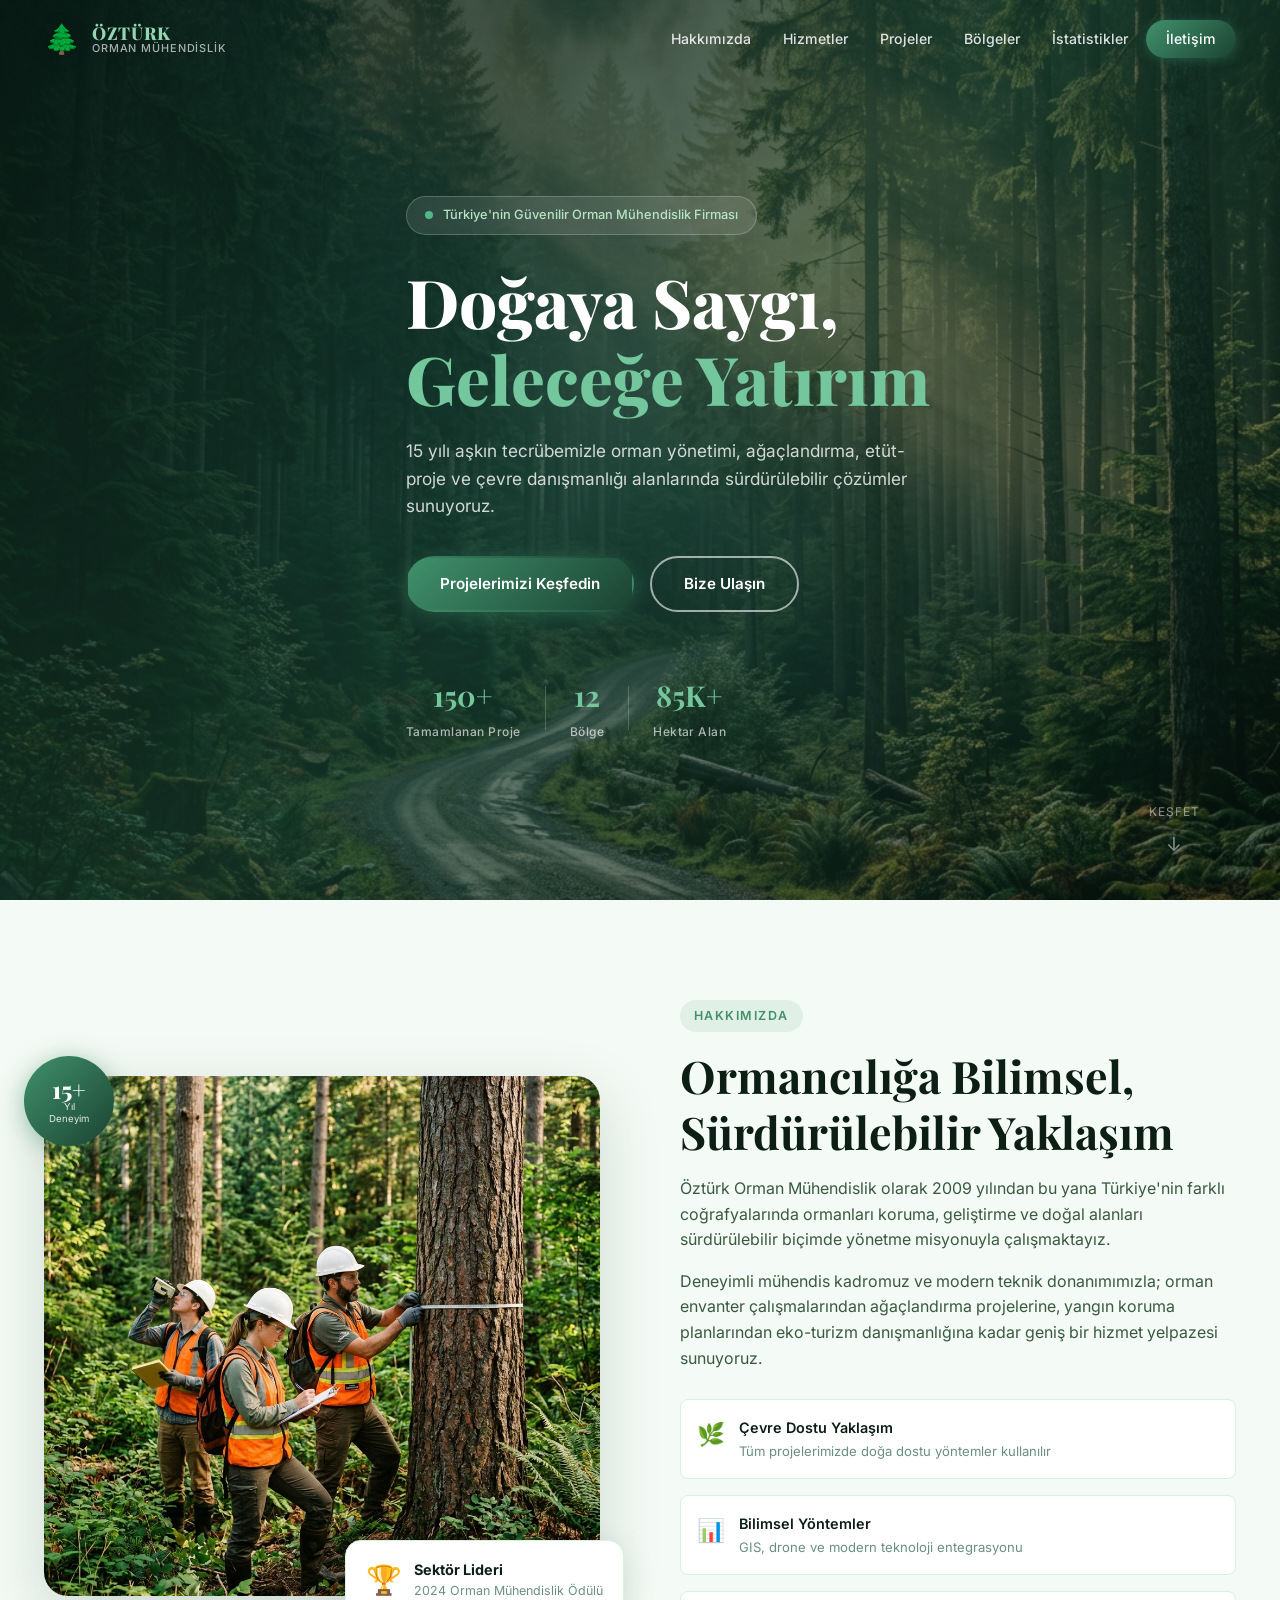
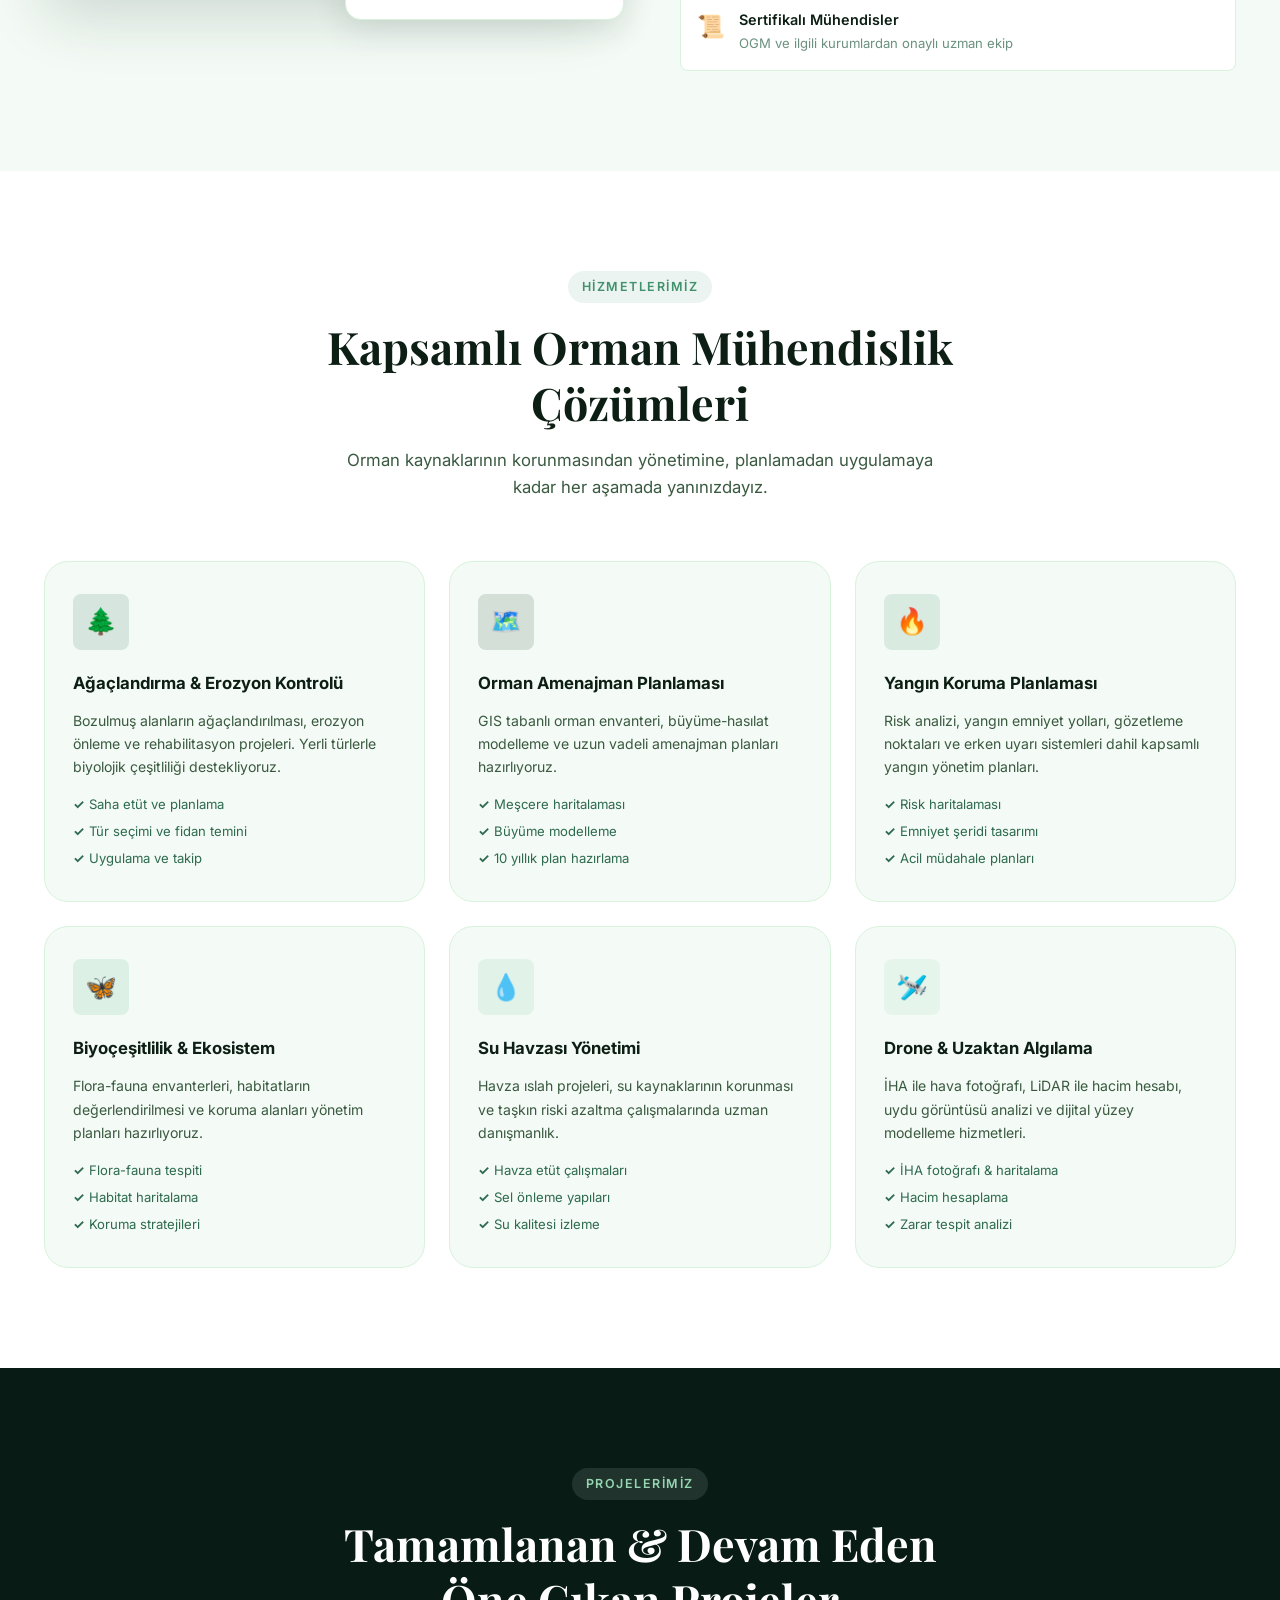
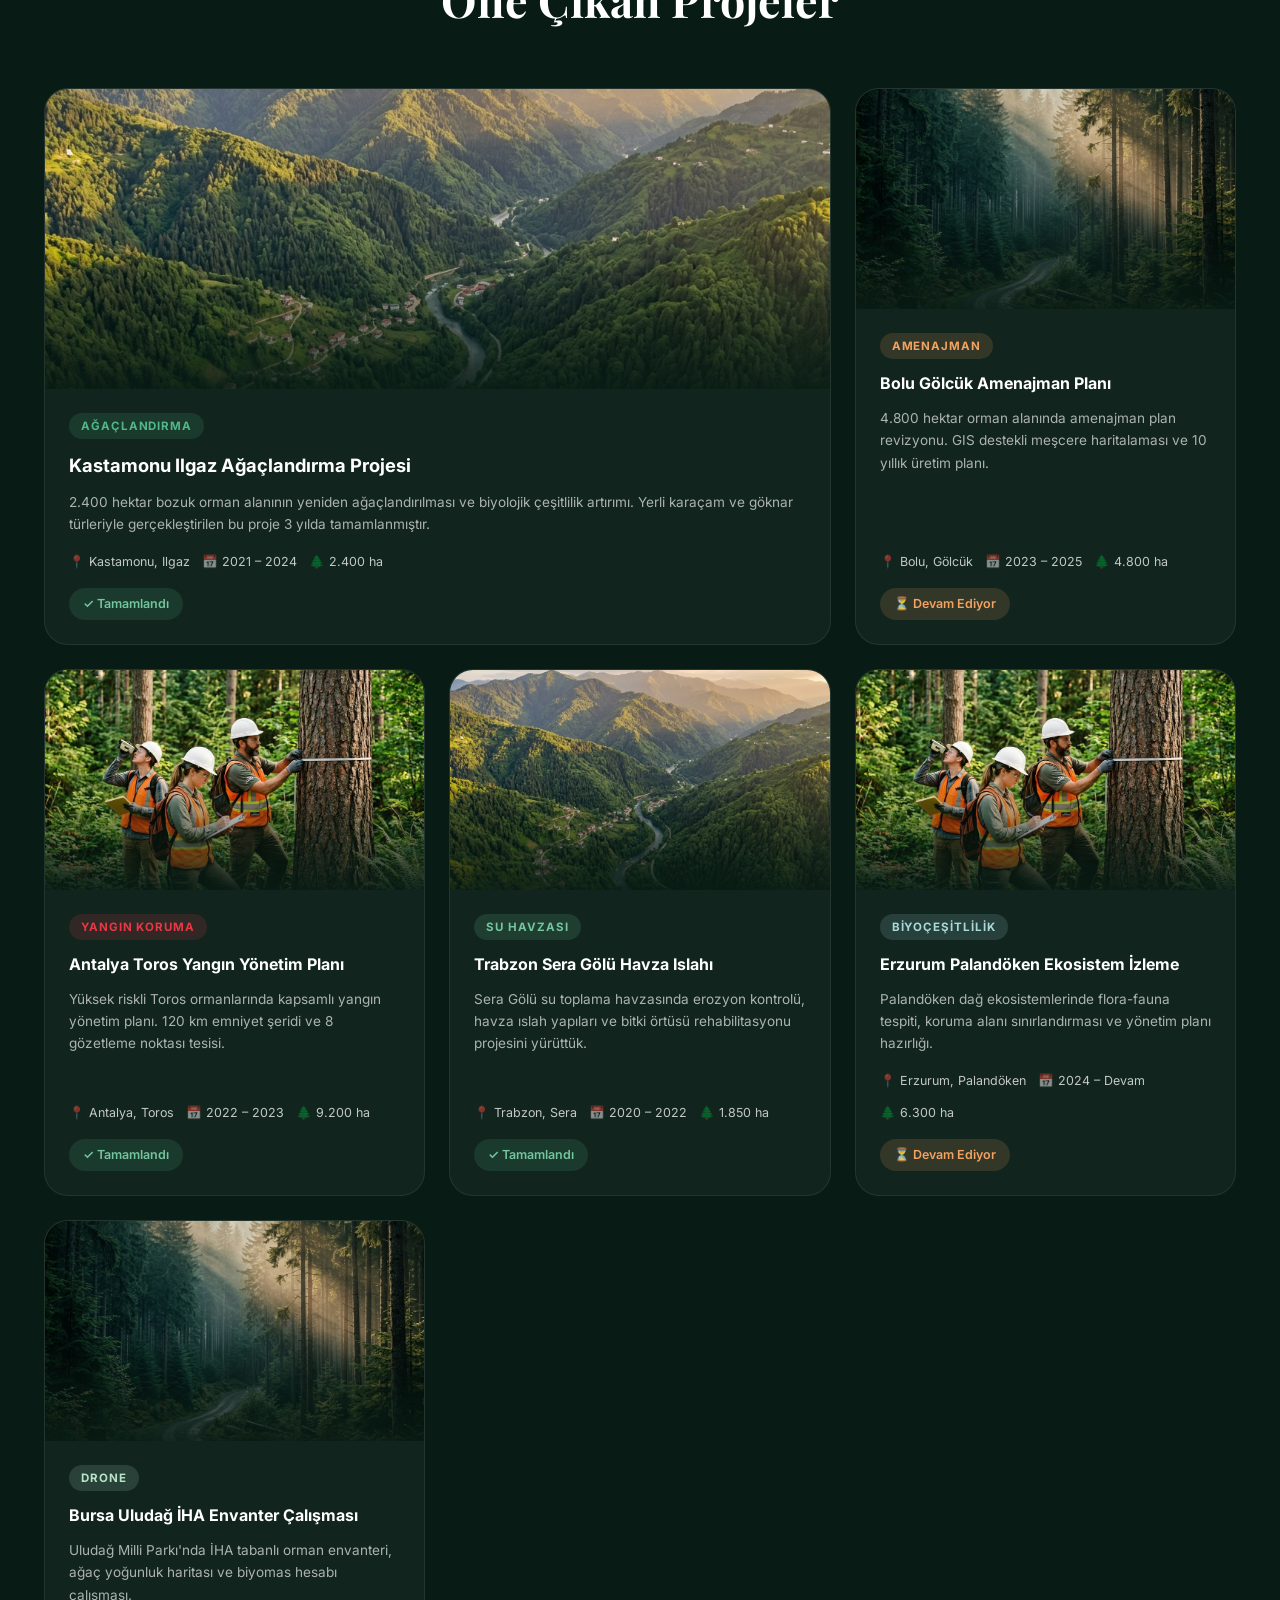
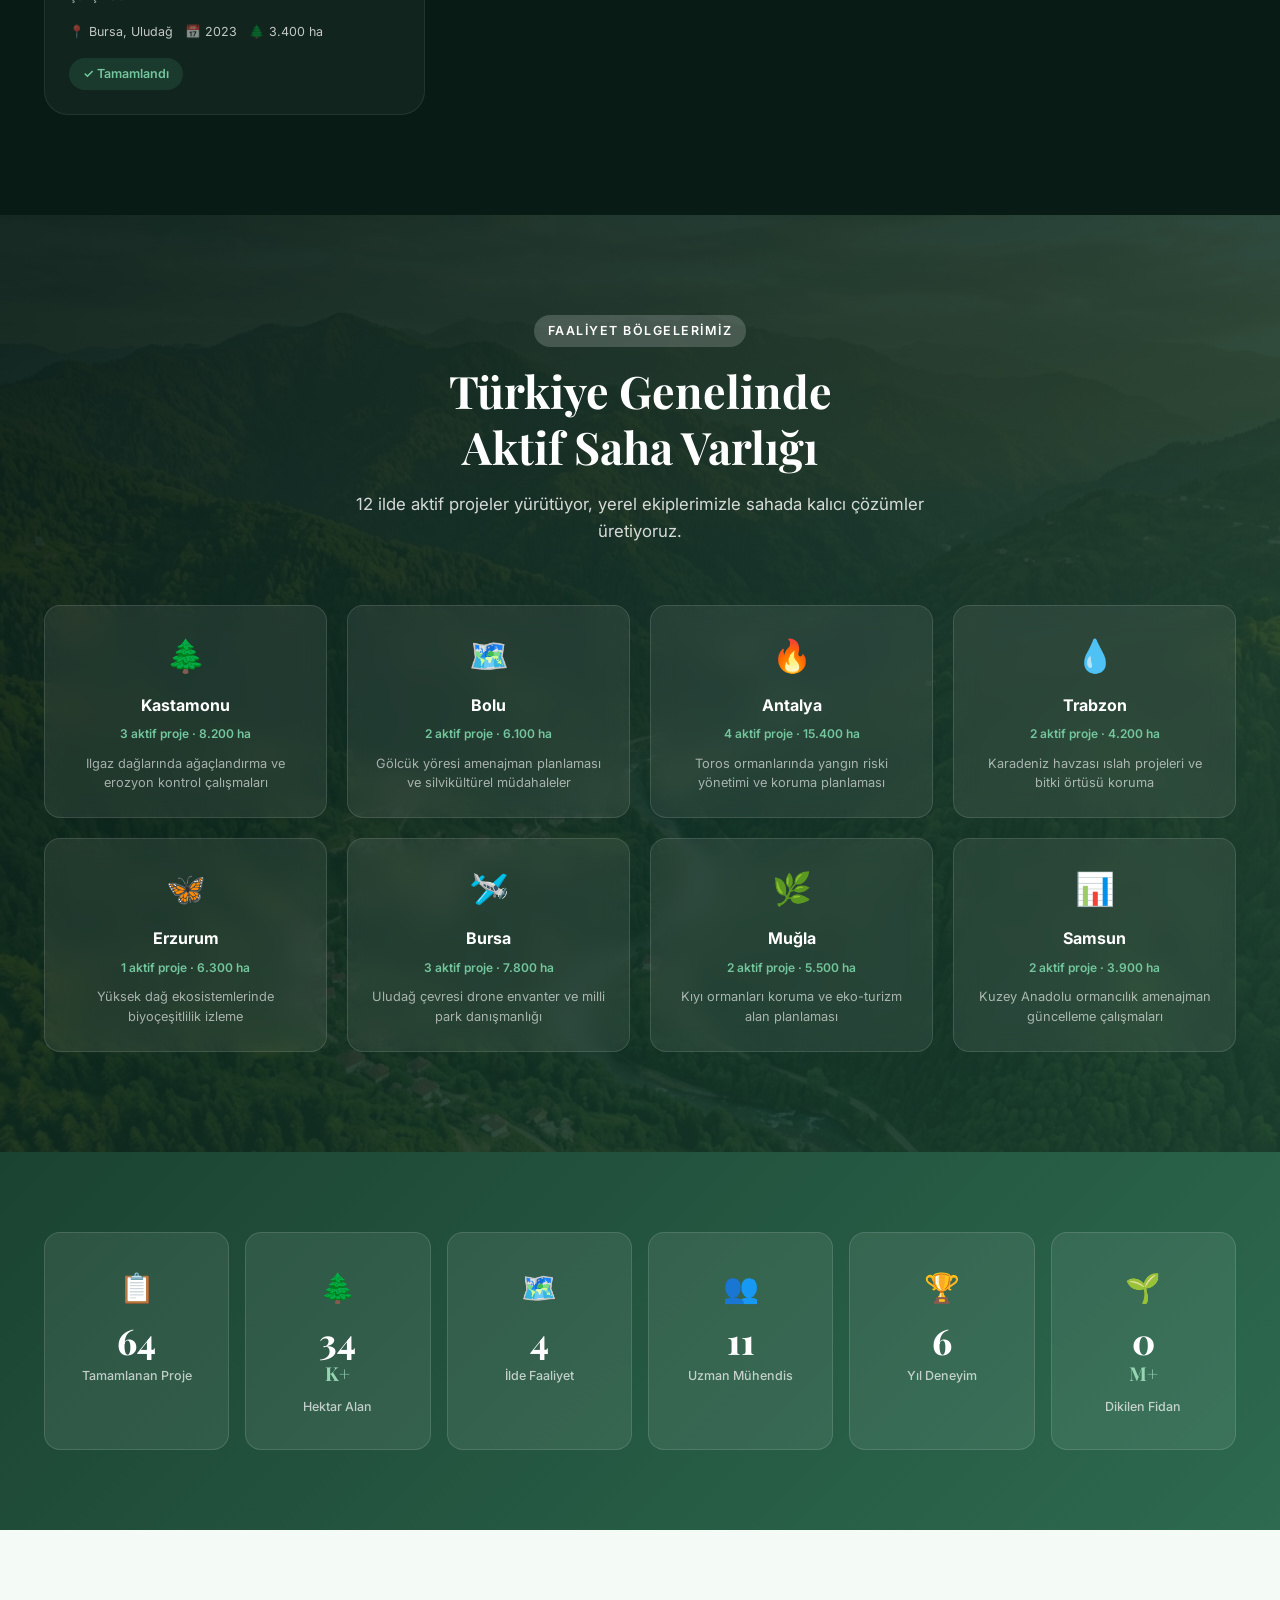
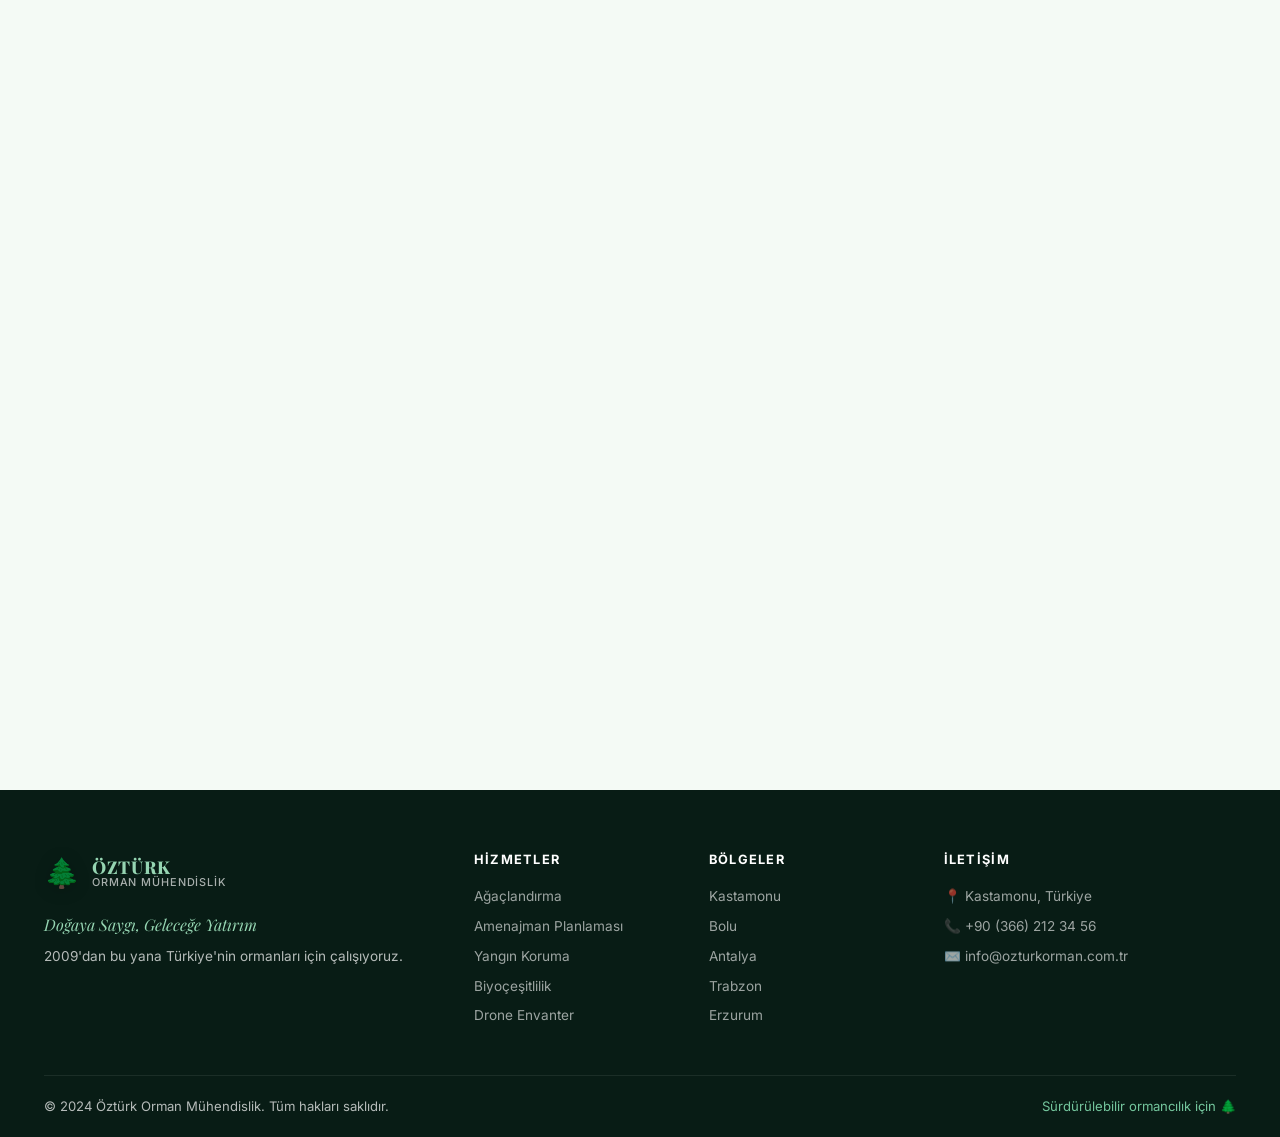
==== index.html @ ced4e8ac "Add files via upload" ====
<!DOCTYPE html>
<html lang="tr">
<head>
  <meta charset="UTF-8" />
  <meta name="viewport" content="width=device-width, initial-scale=1.0" />
  <title>Öztürk Orman Mühendislik | Doğaya Saygı, Geleceğe Yatırım</title>
  <meta name="description" content="Öztürk Orman Mühendislik – Orman yönetimi, ağaçlandırma, etüt ve proje hizmetlerinde Türkiye'nin güvenilir orman mühendislik firması." />
  <link rel="preconnect" href="https://fonts.googleapis.com" />
  <link rel="preconnect" href="https://fonts.gstatic.com" crossorigin />
  <link href="https://fonts.googleapis.com/css2?family=Inter:wght@300;400;500;600;700&family=Playfair+Display:wght@600;700;800&display=swap" rel="stylesheet" />
  <link rel="stylesheet" href="style.css" />
</head>
<body>

  <!-- ===== NAVİGASYON ===== -->
  <header class="navbar" id="navbar">
    <div class="nav-container">
      <a href="#hero" class="logo">
        <div class="logo-icon">🌲</div>
        <div class="logo-text">
          <span class="logo-main">ÖZTÜRK</span>
          <span class="logo-sub">Orman Mühendislik</span>
        </div>
      </a>
      <nav class="nav-links" id="navLinks">
        <a href="#about" class="nav-link">Hakkımızda</a>
        <a href="#services" class="nav-link">Hizmetler</a>
        <a href="#projects" class="nav-link">Projeler</a>
        <a href="#regions" class="nav-link">Bölgeler</a>
        <a href="#stats" class="nav-link">İstatistikler</a>
        <a href="#contact" class="nav-link nav-cta">İletişim</a>
      </nav>
      <button class="hamburger" id="hamburger" aria-label="Menü">
        <span></span><span></span><span></span>
      </button>
    </div>
  </header>

  <!-- ===== HERO ===== -->
  <section class="hero" id="hero">
    <div class="hero-bg">
      <img src="forest_hero.png" alt="Ormanlık alan" class="hero-img" />
      <div class="hero-overlay"></div>
    </div>
    <div class="hero-content">
      <div class="hero-badge">
        <span class="badge-dot"></span>
        Türkiye'nin Güvenilir Orman Mühendislik Firması
      </div>
      <h1 class="hero-title">
        Doğaya Saygı,<br />
        <span class="hero-accent">Geleceğe Yatırım</span>
      </h1>
      <p class="hero-desc">
        15 yılı aşkın tecrübemizle orman yönetimi, ağaçlandırma, etüt-proje ve
        çevre danışmanlığı alanlarında sürdürülebilir çözümler sunuyoruz.
      </p>
      <div class="hero-actions">
        <a href="#projects" class="btn btn-primary">Projelerimizi Keşfedin</a>
        <a href="#contact" class="btn btn-outline">Bize Ulaşın</a>
      </div>
      <div class="hero-stats">
        <div class="hstat">
          <span class="hstat-num">150+</span>
          <span class="hstat-label">Tamamlanan Proje</span>
        </div>
        <div class="hstat-divider"></div>
        <div class="hstat">
          <span class="hstat-num">12</span>
          <span class="hstat-label">Bölge</span>
        </div>
        <div class="hstat-divider"></div>
        <div class="hstat">
          <span class="hstat-num">85K+</span>
          <span class="hstat-label">Hektar Alan</span>
        </div>
      </div>
    </div>
    <div class="hero-scroll">
      <span>Keşfet</span>
      <div class="scroll-arrow">↓</div>
    </div>
  </section>

  <!-- ===== HAKKIMIZDA ===== -->
  <section class="about" id="about">
    <div class="container">
      <div class="about-grid">
        <div class="about-image-wrap">
          <img src="team_work.png" alt="Saha çalışması" class="about-img" />
          <div class="about-badge-card">
            <div class="abc-icon">🏆</div>
            <div>
              <div class="abc-title">Sektör Lideri</div>
              <div class="abc-sub">2024 Orman Mühendislik Ödülü</div>
            </div>
          </div>
          <div class="about-exp-circle">
            <span class="exp-num">15+</span>
            <span class="exp-text">Yıl<br/>Deneyim</span>
          </div>
        </div>
        <div class="about-content">
          <div class="section-tag">Hakkımızda</div>
          <h2 class="section-title">Ormancılığa Bilimsel,<br />Sürdürülebilir Yaklaşım</h2>
          <p class="about-desc">
            Öztürk Orman Mühendislik olarak 2009 yılından bu yana Türkiye'nin
            farklı coğrafyalarında ormanları koruma, geliştirme ve doğal alanları
            sürdürülebilir biçimde yönetme misyonuyla çalışmaktayız.
          </p>
          <p class="about-desc">
            Deneyimli mühendis kadromuz ve modern teknik donanımımızla; orman
            envanter çalışmalarından ağaçlandırma projelerine, yangın koruma
            planlarından eko-turizm danışmanlığına kadar geniş bir hizmet
            yelpazesi sunuyoruz.
          </p>
          <div class="about-features">
            <div class="feat-item">
              <div class="feat-icon">🌿</div>
              <div>
                <div class="feat-title">Çevre Dostu Yaklaşım</div>
                <div class="feat-desc">Tüm projelerimizde doğa dostu yöntemler kullanılır</div>
              </div>
            </div>
            <div class="feat-item">
              <div class="feat-icon">📊</div>
              <div>
                <div class="feat-title">Bilimsel Yöntemler</div>
                <div class="feat-desc">GIS, drone ve modern teknoloji entegrasyonu</div>
              </div>
            </div>
            <div class="feat-item">
              <div class="feat-icon">📜</div>
              <div>
                <div class="feat-title">Sertifikalı Mühendisler</div>
                <div class="feat-desc">OGM ve ilgili kurumlardan onaylı uzman ekip</div>
              </div>
            </div>
          </div>
        </div>
      </div>
    </div>
  </section>

  <!-- ===== HİZMETLER ===== -->
  <section class="services" id="services">
    <div class="container">
      <div class="section-header">
        <div class="section-tag">Hizmetlerimiz</div>
        <h2 class="section-title">Kapsamlı Orman Mühendislik<br />Çözümleri</h2>
        <p class="section-desc">Orman kaynaklarının korunmasından yönetimine, planlamadan uygulamaya kadar her aşamada yanınızdayız.</p>
      </div>
      <div class="services-grid">
        <div class="service-card" id="serv-1">
          <div class="service-icon-wrap" style="--c:#2d6a4f">🌲</div>
          <h3 class="service-title">Ağaçlandırma & Erozyon Kontrolü</h3>
          <p class="service-desc">Bozulmuş alanların ağaçlandırılması, erozyon önleme ve rehabilitasyon projeleri. Yerli türlerle biyolojik çeşitliliği destekliyoruz.</p>
          <ul class="service-list">
            <li>Saha etüt ve planlama</li>
            <li>Tür seçimi ve fidan temini</li>
            <li>Uygulama ve takip</li>
          </ul>
        </div>
        <div class="service-card" id="serv-2">
          <div class="service-icon-wrap" style="--c:#1b4332">🗺️</div>
          <h3 class="service-title">Orman Amenajman Planlaması</h3>
          <p class="service-desc">GIS tabanlı orman envanteri, büyüme-hasılat modelleme ve uzun vadeli amenajman planları hazırlıyoruz.</p>
          <ul class="service-list">
            <li>Meşcere haritalaması</li>
            <li>Büyüme modelleme</li>
            <li>10 yıllık plan hazırlama</li>
          </ul>
        </div>
        <div class="service-card" id="serv-3">
          <div class="service-icon-wrap" style="--c:#40916c">🔥</div>
          <h3 class="service-title">Yangın Koruma Planlaması</h3>
          <p class="service-desc">Risk analizi, yangın emniyet yolları, gözetleme noktaları ve erken uyarı sistemleri dahil kapsamlı yangın yönetim planları.</p>
          <ul class="service-list">
            <li>Risk haritalaması</li>
            <li>Emniyet şeridi tasarımı</li>
            <li>Acil müdahale planları</li>
          </ul>
        </div>
        <div class="service-card" id="serv-4">
          <div class="service-icon-wrap" style="--c:#52b788">🦋</div>
          <h3 class="service-title">Biyoçeşitlilik & Ekosistem</h3>
          <p class="service-desc">Flora-fauna envanterleri, habitatların değerlendirilmesi ve koruma alanları yönetim planları hazırlıyoruz.</p>
          <ul class="service-list">
            <li>Flora-fauna tespiti</li>
            <li>Habitat haritalama</li>
            <li>Koruma stratejileri</li>
          </ul>
        </div>
        <div class="service-card" id="serv-5">
          <div class="service-icon-wrap" style="--c:#74c69d">💧</div>
          <h3 class="service-title">Su Havzası Yönetimi</h3>
          <p class="service-desc">Havza ıslah projeleri, su kaynaklarının korunması ve taşkın riski azaltma çalışmalarında uzman danışmanlık.</p>
          <ul class="service-list">
            <li>Havza etüt çalışmaları</li>
            <li>Sel önleme yapıları</li>
            <li>Su kalitesi izleme</li>
          </ul>
        </div>
        <div class="service-card" id="serv-6">
          <div class="service-icon-wrap" style="--c:#95d5b2">🛩️</div>
          <h3 class="service-title">Drone & Uzaktan Algılama</h3>
          <p class="service-desc">İHA ile hava fotoğrafı, LiDAR ile hacim hesabı, uydu görüntüsü analizi ve dijital yüzey modelleme hizmetleri.</p>
          <ul class="service-list">
            <li>İHA fotoğrafı & haritalama</li>
            <li>Hacim hesaplama</li>
            <li>Zarar tespit analizi</li>
          </ul>
        </div>
      </div>
    </div>
  </section>

  <!-- ===== PROJELER ===== -->
  <section class="projects" id="projects">
    <div class="container">
      <div class="section-header">
        <div class="section-tag">Projelerimiz</div>
        <h2 class="section-title">Tamamlanan & Devam Eden<br />Öne Çıkan Projeler</h2>
      </div>
      <div class="projects-grid">

        <div class="project-card big" id="proj-kastamonu">
          <div class="proj-img-wrap">
            <img src="forest_aerial.png" alt="Kastamonu Projesi" class="proj-img" />
            <div class="proj-overlay"></div>
          </div>
          <div class="proj-content">
            <div class="proj-tag" style="--tc:#52b788">Ağaçlandırma</div>
            <h3 class="proj-title">Kastamonu Ilgaz Ağaçlandırma Projesi</h3>
            <p class="proj-desc">2.400 hektar bozuk orman alanının yeniden ağaçlandırılması ve biyolojik çeşitlilik artırımı. Yerli karaçam ve göknar türleriyle gerçekleştirilen bu proje 3 yılda tamamlanmıştır.</p>
            <div class="proj-meta">
              <div class="pmeta-item">📍 <span>Kastamonu, Ilgaz</span></div>
              <div class="pmeta-item">📅 <span>2021 – 2024</span></div>
              <div class="pmeta-item">🌲 <span>2.400 ha</span></div>
            </div>
            <div class="proj-status done">✓ Tamamlandı</div>
          </div>
        </div>

        <div class="project-card" id="proj-bolu">
          <div class="proj-img-wrap">
            <img src="forest_hero.png" alt="Bolu Projesi" class="proj-img" />
            <div class="proj-overlay"></div>
          </div>
          <div class="proj-content">
            <div class="proj-tag" style="--tc:#f4a261">Amenajman</div>
            <h3 class="proj-title">Bolu Gölcük Amenajman Planı</h3>
            <p class="proj-desc">4.800 hektar orman alanında amenajman plan revizyonu. GIS destekli meşcere haritalaması ve 10 yıllık üretim planı.</p>
            <div class="proj-meta">
              <div class="pmeta-item">📍 <span>Bolu, Gölcük</span></div>
              <div class="pmeta-item">📅 <span>2023 – 2025</span></div>
              <div class="pmeta-item">🌲 <span>4.800 ha</span></div>
            </div>
            <div class="proj-status ongoing">⏳ Devam Ediyor</div>
          </div>
        </div>

        <div class="project-card" id="proj-antalya">
          <div class="proj-img-wrap">
            <img src="team_work.png" alt="Antalya Projesi" class="proj-img" />
            <div class="proj-overlay"></div>
          </div>
          <div class="proj-content">
            <div class="proj-tag" style="--tc:#e63946">Yangın Koruma</div>
            <h3 class="proj-title">Antalya Toros Yangın Yönetim Planı</h3>
            <p class="proj-desc">Yüksek riskli Toros ormanlarında kapsamlı yangın yönetim planı. 120 km emniyet şeridi ve 8 gözetleme noktası tesisi.</p>
            <div class="proj-meta">
              <div class="pmeta-item">📍 <span>Antalya, Toros</span></div>
              <div class="pmeta-item">📅 <span>2022 – 2023</span></div>
              <div class="pmeta-item">🌲 <span>9.200 ha</span></div>
            </div>
            <div class="proj-status done">✓ Tamamlandı</div>
          </div>
        </div>

        <div class="project-card" id="proj-trabzon">
          <div class="proj-img-wrap">
            <img src="forest_aerial.png" alt="Trabzon Projesi" class="proj-img" />
            <div class="proj-overlay"></div>
          </div>
          <div class="proj-content">
            <div class="proj-tag" style="--tc:#74c69d">Su Havzası</div>
            <h3 class="proj-title">Trabzon Sera Gölü Havza Islahı</h3>
            <p class="proj-desc">Sera Gölü su toplama havzasında erozyon kontrolü, havza ıslah yapıları ve bitki örtüsü rehabilitasyonu projesini yürüttük.</p>
            <div class="proj-meta">
              <div class="pmeta-item">📍 <span>Trabzon, Sera</span></div>
              <div class="pmeta-item">📅 <span>2020 – 2022</span></div>
              <div class="pmeta-item">🌲 <span>1.850 ha</span></div>
            </div>
            <div class="proj-status done">✓ Tamamlandı</div>
          </div>
        </div>

        <div class="project-card" id="proj-erzurum">
          <div class="proj-img-wrap">
            <img src="team_work.png" alt="Erzurum Projesi" class="proj-img" />
            <div class="proj-overlay"></div>
          </div>
          <div class="proj-content">
            <div class="proj-tag" style="--tc:#a8dadc">Biyoçeşitlilik</div>
            <h3 class="proj-title">Erzurum Palandöken Ekosistem İzleme</h3>
            <p class="proj-desc">Palandöken dağ ekosistemlerinde flora-fauna tespiti, koruma alanı sınırlandırması ve yönetim planı hazırlığı.</p>
            <div class="proj-meta">
              <div class="pmeta-item">📍 <span>Erzurum, Palandöken</span></div>
              <div class="pmeta-item">📅 <span>2024 – Devam</span></div>
              <div class="pmeta-item">🌲 <span>6.300 ha</span></div>
            </div>
            <div class="proj-status ongoing">⏳ Devam Ediyor</div>
          </div>
        </div>

        <div class="project-card" id="proj-bursa">
          <div class="proj-img-wrap">
            <img src="forest_hero.png" alt="Bursa Projesi" class="proj-img" />
            <div class="proj-overlay"></div>
          </div>
          <div class="proj-content">
            <div class="proj-tag" style="--tc:#b7e4c7">Drone</div>
            <h3 class="proj-title">Bursa Uludağ İHA Envanter Çalışması</h3>
            <p class="proj-desc">Uludağ Milli Parkı'nda İHA tabanlı orman envanteri, ağaç yoğunluk haritası ve biyomas hesabı çalışması.</p>
            <div class="proj-meta">
              <div class="pmeta-item">📍 <span>Bursa, Uludağ</span></div>
              <div class="pmeta-item">📅 <span>2023</span></div>
              <div class="pmeta-item">🌲 <span>3.400 ha</span></div>
            </div>
            <div class="proj-status done">✓ Tamamlandı</div>
          </div>
        </div>

      </div>
    </div>
  </section>

  <!-- ===== BÖLGELER HARİTASI ===== -->
  <section class="regions" id="regions">
    <div class="regions-bg">
      <img src="forest_aerial.png" alt="Türkiye ormanları" class="regions-bg-img" />
      <div class="regions-overlay"></div>
    </div>
    <div class="container">
      <div class="section-header light">
        <div class="section-tag light">Faaliyet Bölgelerimiz</div>
        <h2 class="section-title">Türkiye Genelinde<br />Aktif Saha Varlığı</h2>
        <p class="section-desc light">12 ilde aktif projeler yürütüyor, yerel ekiplerimizle sahada kalıcı çözümler üretiyoruz.</p>
      </div>
      <div class="regions-grid">
        <div class="region-card" id="reg-kastamonu">
          <div class="region-icon">🌲</div>
          <h3 class="region-name">Kastamonu</h3>
          <div class="region-info">3 aktif proje · 8.200 ha</div>
          <div class="region-desc">Ilgaz dağlarında ağaçlandırma ve erozyon kontrol çalışmaları</div>
        </div>
        <div class="region-card" id="reg-bolu">
          <div class="region-icon">🗺️</div>
          <h3 class="region-name">Bolu</h3>
          <div class="region-info">2 aktif proje · 6.100 ha</div>
          <div class="region-desc">Gölcük yöresi amenajman planlaması ve silvikültürel müdahaleler</div>
        </div>
        <div class="region-card" id="reg-antalya">
          <div class="region-icon">🔥</div>
          <h3 class="region-name">Antalya</h3>
          <div class="region-info">4 aktif proje · 15.400 ha</div>
          <div class="region-desc">Toros ormanlarında yangın riski yönetimi ve koruma planlaması</div>
        </div>
        <div class="region-card" id="reg-trabzon">
          <div class="region-icon">💧</div>
          <h3 class="region-name">Trabzon</h3>
          <div class="region-info">2 aktif proje · 4.200 ha</div>
          <div class="region-desc">Karadeniz havzası ıslah projeleri ve bitki örtüsü koruma</div>
        </div>
        <div class="region-card" id="reg-erzurum">
          <div class="region-icon">🦋</div>
          <h3 class="region-name">Erzurum</h3>
          <div class="region-info">1 aktif proje · 6.300 ha</div>
          <div class="region-desc">Yüksek dağ ekosistemlerinde biyoçeşitlilik izleme</div>
        </div>
        <div class="region-card" id="reg-bursa">
          <div class="region-icon">🛩️</div>
          <h3 class="region-name">Bursa</h3>
          <div class="region-info">3 aktif proje · 7.800 ha</div>
          <div class="region-desc">Uludağ çevresi drone envanter ve milli park danışmanlığı</div>
        </div>
        <div class="region-card" id="reg-mugla">
          <div class="region-icon">🌿</div>
          <h3 class="region-name">Muğla</h3>
          <div class="region-info">2 aktif proje · 5.500 ha</div>
          <div class="region-desc">Kıyı ormanları koruma ve eko-turizm alan planlaması</div>
        </div>
        <div class="region-card" id="reg-samsun">
          <div class="region-icon">📊</div>
          <h3 class="region-name">Samsun</h3>
          <div class="region-info">2 aktif proje · 3.900 ha</div>
          <div class="region-desc">Kuzey Anadolu ormancılık amenajman güncelleme çalışmaları</div>
        </div>
      </div>
    </div>
  </section>

  <!-- ===== İSTATİSTİKLER ===== -->
  <section class="stats" id="stats">
    <div class="container">
      <div class="stats-grid">
        <div class="stat-card" id="stat-1">
          <div class="stat-icon">📋</div>
          <div class="stat-num" data-target="157">0</div>
          <div class="stat-label">Tamamlanan Proje</div>
        </div>
        <div class="stat-card" id="stat-2">
          <div class="stat-icon">🌲</div>
          <div class="stat-num" data-target="85">0</div>
          <div class="stat-suffix">K+</div>
          <div class="stat-label">Hektar Alan</div>
        </div>
        <div class="stat-card" id="stat-3">
          <div class="stat-icon">🗺️</div>
          <div class="stat-num" data-target="12">0</div>
          <div class="stat-label">İlde Faaliyet</div>
        </div>
        <div class="stat-card" id="stat-4">
          <div class="stat-icon">👥</div>
          <div class="stat-num" data-target="28">0</div>
          <div class="stat-label">Uzman Mühendis</div>
        </div>
        <div class="stat-card" id="stat-5">
          <div class="stat-icon">🏆</div>
          <div class="stat-num" data-target="15">0</div>
          <div class="stat-label">Yıl Deneyim</div>
        </div>
        <div class="stat-card" id="stat-6">
          <div class="stat-icon">🌱</div>
          <div class="stat-num" data-target="2">0</div>
          <div class="stat-suffix">M+</div>
          <div class="stat-label">Dikilen Fidan</div>
        </div>
      </div>
    </div>
  </section>

  <!-- ===== İLETİŞİM ===== -->
  <section class="contact" id="contact">
    <div class="container">
      <div class="contact-grid">
        <div class="contact-info">
          <div class="section-tag">İletişim</div>
          <h2 class="section-title">Projenizi Birlikte<br />Hayata Geçirelim</h2>
          <p class="contact-desc">Orman mühendisliği projeleriniz için ücretsiz ön değerlendirme almak üzere bizimle iletişime geçin.</p>
          <div class="contact-items">
            <div class="ci-item" id="ci-address">
              <div class="ci-icon">📍</div>
              <div>
                <div class="ci-title">Adres</div>
                <div class="ci-value">Atatürk Cad. No:42, Orman İşhanı Kat:3<br />Kastamonu, Türkiye</div>
              </div>
            </div>
            <div class="ci-item" id="ci-phone">
              <div class="ci-icon">📞</div>
              <div>
                <div class="ci-title">Telefon</div>
                <div class="ci-value">+90 (366) 212 34 56</div>
              </div>
            </div>
            <div class="ci-item" id="ci-email">
              <div class="ci-icon">✉️</div>
              <div>
                <div class="ci-title">E-posta</div>
                <div class="ci-value">info@ozturkorman.com.tr</div>
              </div>
            </div>
            <div class="ci-item" id="ci-hours">
              <div class="ci-icon">🕐</div>
              <div>
                <div class="ci-title">Çalışma Saatleri</div>
                <div class="ci-value">Pazartesi – Cuma: 08:00 – 18:00</div>
              </div>
            </div>
          </div>
        </div>
        <div class="contact-form-wrap">
          <form class="contact-form" id="contactForm">
            <h3 class="form-title">Bize Yazın</h3>
            <div class="form-row">
              <div class="form-group">
                <label for="fname">Ad</label>
                <input type="text" id="fname" placeholder="Adınız" required />
              </div>
              <div class="form-group">
                <label for="lname">Soyad</label>
                <input type="text" id="lname" placeholder="Soyadınız" required />
              </div>
            </div>
            <div class="form-group">
              <label for="email">E-posta</label>
              <input type="email" id="email" placeholder="ornek@email.com" required />
            </div>
            <div class="form-group">
              <label for="subject">Konu</label>
              <select id="subject">
                <option value="">Hizmet seçin...</option>
                <option>Ağaçlandırma & Erozyon Kontrolü</option>
                <option>Orman Amenajman Planlaması</option>
                <option>Yangın Koruma Planlaması</option>
                <option>Biyoçeşitlilik & Ekosistem</option>
                <option>Su Havzası Yönetimi</option>
                <option>Drone & Uzaktan Algılama</option>
                <option>Diğer</option>
              </select>
            </div>
            <div class="form-group">
              <label for="message">Mesajınız</label>
              <textarea id="message" rows="5" placeholder="Projeniz hakkında kısa bilgi veriniz..."></textarea>
            </div>
            <button type="submit" class="btn btn-primary btn-full" id="submitBtn">
              Mesajı Gönder →
            </button>
            <div class="form-success" id="formSuccess">
              ✅ Mesajınız alındı! En kısa sürede dönüş yapacağız.
            </div>
          </form>
        </div>
      </div>
    </div>
  </section>

  <!-- ===== FOOTER ===== -->
  <footer class="footer">
    <div class="container">
      <div class="footer-grid">
        <div class="footer-brand">
          <div class="logo">
            <div class="logo-icon">🌲</div>
            <div class="logo-text">
              <span class="logo-main">ÖZTÜRK</span>
              <span class="logo-sub">Orman Mühendislik</span>
            </div>
          </div>
          <p class="footer-tagline">Doğaya Saygı, Geleceğe Yatırım</p>
          <p class="footer-desc">2009'dan bu yana Türkiye'nin ormanları için çalışıyoruz.</p>
        </div>
        <div class="footer-col">
          <h4 class="footer-heading">Hizmetler</h4>
          <ul class="footer-links">
            <li><a href="#services">Ağaçlandırma</a></li>
            <li><a href="#services">Amenajman Planlaması</a></li>
            <li><a href="#services">Yangın Koruma</a></li>
            <li><a href="#services">Biyoçeşitlilik</a></li>
            <li><a href="#services">Drone Envanter</a></li>
          </ul>
        </div>
        <div class="footer-col">
          <h4 class="footer-heading">Bölgeler</h4>
          <ul class="footer-links">
            <li><a href="#regions">Kastamonu</a></li>
            <li><a href="#regions">Bolu</a></li>
            <li><a href="#regions">Antalya</a></li>
            <li><a href="#regions">Trabzon</a></li>
            <li><a href="#regions">Erzurum</a></li>
          </ul>
        </div>
        <div class="footer-col">
          <h4 class="footer-heading">İletişim</h4>
          <ul class="footer-links">
            <li>📍 Kastamonu, Türkiye</li>
            <li>📞 +90 (366) 212 34 56</li>
            <li>✉️ info@ozturkorman.com.tr</li>
          </ul>
        </div>
      </div>
      <div class="footer-bottom">
        <p>© 2024 Öztürk Orman Mühendislik. Tüm hakları saklıdır.</p>
        <p class="footer-credit">Sürdürülebilir ormancılık için 🌲</p>
      </div>
    </div>
  </footer>

  <script src="app.js"></script>
</body>
</html>
---- style.css ----
/* ========================================
   ÖZTÜRK ORMAN MÜHENDİSLİK – STYLE.CSS
   ======================================== */

@import url('https://fonts.googleapis.com/css2?family=Inter:wght@300;400;500;600;700&family=Playfair+Display:wght@600;700;800&display=swap');

/* ── CSS VARIABLES ── */
:root {
  --green-darkest: #081c15;
  --green-dark:    #1b4332;
  --green-mid:     #2d6a4f;
  --green-base:    #40916c;
  --green-light:   #52b788;
  --green-soft:    #74c69d;
  --green-pale:    #95d5b2;
  --green-faint:   #b7e4c7;
  --green-mist:    #d8f3dc;

  --gold:          #d4a853;
  --gold-light:    #f0c87a;

  --text-primary:  #0d1f15;
  --text-secondary:#3a5a40;
  --text-muted:    #6b9080;
  --text-light:    #f0faf0;

  --bg-white:      #ffffff;
  --bg-light:      #f4faf5;
  --bg-card:       #ffffff;

  --shadow-sm:  0 2px 12px rgba(27,67,50,.08);
  --shadow-md:  0 8px 32px rgba(27,67,50,.14);
  --shadow-lg:  0 20px 60px rgba(27,67,50,.18);

  --radius-sm:  8px;
  --radius-md:  16px;
  --radius-lg:  24px;
  --radius-xl:  36px;

  --transition: .3s cubic-bezier(.4,0,.2,1);
}

/* ── RESET & BASE ── */
*, *::before, *::after { box-sizing: border-box; margin: 0; padding: 0; }

html { scroll-behavior: smooth; font-size: 16px; }

body {
  font-family: 'Inter', sans-serif;
  color: var(--text-primary);
  background: var(--bg-white);
  line-height: 1.6;
  overflow-x: hidden;
}

img { display: block; max-width: 100%; object-fit: cover; }
a  { text-decoration: none; color: inherit; }
ul { list-style: none; }

.container {
  max-width: 1240px;
  margin: 0 auto;
  padding: 0 24px;
}

/* ── TYPOGRAPHY ── */
.section-tag {
  display: inline-flex;
  align-items: center;
  gap: 8px;
  font-size: .78rem;
  font-weight: 600;
  letter-spacing: .12em;
  text-transform: uppercase;
  color: var(--green-base);
  background: rgba(64,145,108,.1);
  padding: 6px 14px;
  border-radius: 100px;
  margin-bottom: 16px;
}
.section-tag.light {
  color: #fff;
  background: rgba(255,255,255,.18);
}

.section-title {
  font-family: 'Playfair Display', serif;
  font-size: clamp(1.8rem, 4vw, 2.8rem);
  font-weight: 700;
  line-height: 1.25;
  color: var(--text-primary);
  margin-bottom: 16px;
}

.section-desc {
  font-size: 1.05rem;
  color: var(--text-secondary);
  max-width: 600px;
}
.section-desc.light { color: rgba(255,255,255,.82); }

.section-header {
  text-align: center;
  margin-bottom: 60px;
}
.section-header .section-desc { margin: 0 auto; }
.section-header.light .section-title { color: #fff; }

/* ── BUTTONS ── */
.btn {
  display: inline-flex;
  align-items: center;
  gap: 8px;
  padding: 14px 32px;
  border-radius: 100px;
  font-size: .95rem;
  font-weight: 600;
  cursor: pointer;
  transition: var(--transition);
  border: 2px solid transparent;
}
.btn-primary {
  background: linear-gradient(135deg, var(--green-base), var(--green-dark));
  color: #fff;
  box-shadow: 0 4px 20px rgba(64,145,108,.4);
}
.btn-primary:hover {
  transform: translateY(-2px);
  box-shadow: 0 8px 28px rgba(64,145,108,.5);
}
.btn-outline {
  background: transparent;
  border-color: rgba(255,255,255,.6);
  color: #fff;
  backdrop-filter: blur(8px);
}
.btn-outline:hover {
  background: rgba(255,255,255,.15);
  border-color: #fff;
}
.btn-full { width: 100%; justify-content: center; }

/* ── NAVBAR ── */
.navbar {
  position: fixed;
  top: 0; left: 0; right: 0;
  z-index: 1000;
  padding: 16px 0;
  transition: var(--transition);
}
.navbar.scrolled {
  background: rgba(8,28,21,.95);
  backdrop-filter: blur(16px);
  padding: 10px 0;
  box-shadow: 0 4px 24px rgba(0,0,0,.3);
}
.nav-container {
  max-width: 1240px;
  margin: 0 auto;
  padding: 0 24px;
  display: flex;
  align-items: center;
  justify-content: space-between;
}
.logo {
  display: flex;
  align-items: center;
  gap: 12px;
}
.logo-icon {
  font-size: 1.8rem;
  filter: drop-shadow(0 2px 8px rgba(0,0,0,.3));
}
.logo-text {
  display: flex;
  flex-direction: column;
  line-height: 1.1;
}
.logo-main {
  font-family: 'Playfair Display', serif;
  font-size: 1.1rem;
  font-weight: 800;
  color: var(--green-pale);
  letter-spacing: .04em;
}
.logo-sub {
  font-size: .68rem;
  font-weight: 500;
  color: rgba(255,255,255,.65);
  letter-spacing: .08em;
  text-transform: uppercase;
}
.nav-links {
  display: flex;
  align-items: center;
  gap: 4px;
}
.nav-link {
  font-size: .88rem;
  font-weight: 500;
  color: rgba(255,255,255,.85);
  padding: 8px 14px;
  border-radius: 100px;
  transition: var(--transition);
}
.nav-link:hover {
  color: #fff;
  background: rgba(255,255,255,.1);
}
.nav-cta {
  background: linear-gradient(135deg, var(--green-base), var(--green-dark));
  color: #fff !important;
  padding: 8px 20px;
  box-shadow: 0 2px 12px rgba(64,145,108,.4);
}
.nav-cta:hover {
  transform: translateY(-1px);
  box-shadow: 0 4px 18px rgba(64,145,108,.5);
}
.hamburger {
  display: none;
  flex-direction: column;
  gap: 5px;
  background: none;
  border: none;
  cursor: pointer;
  padding: 4px;
}
.hamburger span {
  display: block;
  width: 24px;
  height: 2px;
  background: #fff;
  border-radius: 2px;
  transition: var(--transition);
}

/* ── HERO ── */
.hero {
  position: relative;
  min-height: 100vh;
  display: flex;
  align-items: center;
  overflow: hidden;
}
.hero-bg {
  position: absolute;
  inset: 0;
}
.hero-img {
  width: 100%;
  height: 100%;
  object-fit: cover;
  transform-origin: center;
  animation: slowZoom 20s ease-in-out infinite alternate;
}
@keyframes slowZoom {
  from { transform: scale(1); }
  to   { transform: scale(1.06); }
}
.hero-overlay {
  position: absolute;
  inset: 0;
  background: linear-gradient(
    135deg,
    rgba(8,28,21,.82) 0%,
    rgba(27,67,50,.65) 50%,
    rgba(8,28,21,.4) 100%
  );
}
.hero-content {
  position: relative;
  z-index: 2;
  max-width: 1240px;
  margin: 0 auto;
  padding: 120px 24px 80px;
  max-width: 700px;
  padding-left: 80px;
}
.hero-badge {
  display: inline-flex;
  align-items: center;
  gap: 10px;
  background: rgba(255,255,255,.1);
  backdrop-filter: blur(12px);
  border: 1px solid rgba(255,255,255,.2);
  color: var(--green-faint);
  font-size: .8rem;
  font-weight: 500;
  padding: 8px 18px;
  border-radius: 100px;
  margin-bottom: 28px;
  animation: fadeUp .8s ease both;
}
.badge-dot {
  width: 8px;
  height: 8px;
  border-radius: 50%;
  background: var(--green-light);
  animation: pulse 2s ease-in-out infinite;
}
@keyframes pulse {
  0%,100% { opacity: 1; transform: scale(1); }
  50%      { opacity: .6; transform: scale(1.4); }
}
.hero-title {
  font-family: 'Playfair Display', serif;
  font-size: clamp(2.4rem, 6vw, 4.2rem);
  font-weight: 800;
  color: #fff;
  line-height: 1.15;
  margin-bottom: 20px;
  animation: fadeUp .8s .2s ease both;
}
.hero-accent {
  color: var(--green-soft);
  position: relative;
}
.hero-desc {
  font-size: 1.08rem;
  color: rgba(255,255,255,.8);
  margin-bottom: 36px;
  max-width: 520px;
  animation: fadeUp .8s .35s ease both;
}
.hero-actions {
  display: flex;
  gap: 16px;
  flex-wrap: wrap;
  margin-bottom: 60px;
  animation: fadeUp .8s .5s ease both;
}
.hero-stats {
  display: flex;
  align-items: center;
  gap: 24px;
  animation: fadeUp .8s .65s ease both;
}
.hstat { text-align: center; }
.hstat-num {
  display: block;
  font-family: 'Playfair Display', serif;
  font-size: 1.8rem;
  font-weight: 700;
  color: var(--green-soft);
}
.hstat-label {
  font-size: .75rem;
  color: rgba(255,255,255,.65);
  font-weight: 500;
  letter-spacing: .04em;
}
.hstat-divider {
  width: 1px;
  height: 44px;
  background: rgba(255,255,255,.2);
}
.hero-scroll {
  position: absolute;
  bottom: 40px;
  right: 80px;
  display: flex;
  flex-direction: column;
  align-items: center;
  gap: 8px;
  color: rgba(255,255,255,.5);
  font-size: .75rem;
  letter-spacing: .08em;
  text-transform: uppercase;
  z-index: 2;
  animation: fadeUp .8s .9s ease both;
}
.scroll-arrow {
  font-size: 1.2rem;
  animation: bounce 2s ease-in-out infinite;
}
@keyframes bounce {
  0%,100% { transform: translateY(0); }
  50%      { transform: translateY(8px); }
}
@keyframes fadeUp {
  from { opacity: 0; transform: translateY(24px); }
  to   { opacity: 1; transform: translateY(0); }
}

/* ── ABOUT ── */
.about {
  padding: 100px 0;
  background: var(--bg-light);
}
.about-grid {
  display: grid;
  grid-template-columns: 1fr 1fr;
  gap: 80px;
  align-items: center;
}
.about-image-wrap {
  position: relative;
}
.about-img {
  width: 100%;
  height: 520px;
  border-radius: var(--radius-lg);
  box-shadow: var(--shadow-lg);
}
.about-badge-card {
  position: absolute;
  bottom: -24px;
  right: -24px;
  background: #fff;
  border-radius: var(--radius-md);
  padding: 16px 20px;
  display: flex;
  align-items: center;
  gap: 12px;
  box-shadow: var(--shadow-md);
  border: 1px solid var(--green-mist);
}
.abc-icon { font-size: 1.8rem; }
.abc-title { font-weight: 700; color: var(--text-primary); font-size: .9rem; }
.abc-sub   { font-size: .78rem; color: var(--text-muted); }
.about-exp-circle {
  position: absolute;
  top: -20px;
  left: -20px;
  width: 90px;
  height: 90px;
  border-radius: 50%;
  background: linear-gradient(135deg, var(--green-base), var(--green-dark));
  display: flex;
  flex-direction: column;
  align-items: center;
  justify-content: center;
  color: #fff;
  box-shadow: 0 4px 24px rgba(64,145,108,.5);
}
.exp-num  { font-family: 'Playfair Display', serif; font-size: 1.5rem; font-weight: 800; line-height: 1; }
.exp-text { font-size: .6rem; text-align: center; opacity: .85; line-height: 1.2; }
.about-desc {
  color: var(--text-secondary);
  margin-bottom: 16px;
  font-size: 1rem;
}
.about-features { display: flex; flex-direction: column; gap: 16px; margin-top: 28px; }
.feat-item {
  display: flex;
  align-items: flex-start;
  gap: 14px;
  padding: 16px;
  background: #fff;
  border-radius: var(--radius-sm);
  border: 1px solid var(--green-mist);
  transition: var(--transition);
}
.feat-item:hover {
  border-color: var(--green-pale);
  box-shadow: var(--shadow-sm);
  transform: translateX(4px);
}
.feat-icon { font-size: 1.4rem; flex-shrink: 0; }
.feat-title { font-weight: 600; color: var(--text-primary); font-size: .9rem; margin-bottom: 2px; }
.feat-desc  { font-size: .82rem; color: var(--text-muted); }

/* ── SERVICES ── */
.services {
  padding: 100px 0;
  background: var(--bg-white);
}
.services-grid {
  display: grid;
  grid-template-columns: repeat(3, 1fr);
  gap: 24px;
}
.service-card {
  background: var(--bg-light);
  border: 1px solid var(--green-mist);
  border-radius: var(--radius-lg);
  padding: 32px 28px;
  transition: var(--transition);
  position: relative;
  overflow: hidden;
}
.service-card::before {
  content: '';
  position: absolute;
  bottom: 0; left: 0;
  width: 100%;
  height: 3px;
  background: linear-gradient(90deg, var(--green-base), var(--green-light));
  transform: scaleX(0);
  transform-origin: left;
  transition: var(--transition);
}
.service-card:hover {
  transform: translateY(-8px);
  box-shadow: var(--shadow-md);
  border-color: var(--green-pale);
}
.service-card:hover::before { transform: scaleX(1); }
.service-icon-wrap {
  width: 56px;
  height: 56px;
  border-radius: var(--radius-sm);
  background: color-mix(in srgb, var(--c) 15%, transparent);
  display: flex;
  align-items: center;
  justify-content: center;
  font-size: 1.6rem;
  margin-bottom: 20px;
}
.service-title { font-size: 1.05rem; font-weight: 700; color: var(--text-primary); margin-bottom: 12px; }
.service-desc  { font-size: .88rem; color: var(--text-secondary); margin-bottom: 16px; line-height: 1.65; }
.service-list  { display: flex; flex-direction: column; gap: 6px; }
.service-list li {
  font-size: .82rem;
  color: var(--green-mid);
  padding-left: 16px;
  position: relative;
}
.service-list li::before {
  content: '✓';
  position: absolute;
  left: 0;
  font-weight: 700;
}

/* ── PROJECTS ── */
.projects {
  padding: 100px 0;
  background: var(--green-darkest);
}
.projects .section-title,
.projects .section-tag { color: #fff; }
.projects .section-tag { background: rgba(255,255,255,.1); color: var(--green-pale); }
.projects-grid {
  display: grid;
  grid-template-columns: repeat(3, 1fr);
  grid-template-rows: auto auto;
  gap: 24px;
}
.project-card.big { grid-column: 1 / 3; }
.project-card {
  border-radius: var(--radius-lg);
  overflow: hidden;
  background: rgba(255,255,255,.04);
  border: 1px solid rgba(255,255,255,.08);
  transition: var(--transition);
  display: flex;
  flex-direction: column;
}
.project-card:hover {
  transform: translateY(-6px);
  border-color: rgba(255,255,255,.16);
  box-shadow: 0 20px 60px rgba(0,0,0,.4);
}
.proj-img-wrap {
  position: relative;
  height: 220px;
  flex-shrink: 0;
}
.project-card.big .proj-img-wrap { height: 300px; }
.proj-img { width: 100%; height: 100%; transition: transform .6s ease; }
.project-card:hover .proj-img { transform: scale(1.05); }
.proj-overlay {
  position: absolute;
  inset: 0;
  background: linear-gradient(180deg, transparent 50%, rgba(8,28,21,.9) 100%);
}
.proj-content { padding: 24px; flex: 1; display: flex; flex-direction: column; }
.proj-tag {
  display: inline-block;
  font-size: .72rem;
  font-weight: 700;
  letter-spacing: .08em;
  text-transform: uppercase;
  color: var(--tc);
  background: color-mix(in srgb, var(--tc) 15%, transparent);
  padding: 4px 12px;
  border-radius: 100px;
  margin-bottom: 12px;
  width: fit-content;
}
.proj-title { font-size: 1rem; font-weight: 700; color: #fff; margin-bottom: 10px; }
.project-card.big .proj-title { font-size: 1.15rem; }
.proj-desc { font-size: .85rem; color: rgba(255,255,255,.65); line-height: 1.65; margin-bottom: 16px; flex: 1; }
.proj-meta { display: flex; flex-wrap: wrap; gap: 12px; margin-bottom: 16px; }
.pmeta-item { font-size: .78rem; color: rgba(255,255,255,.5); display: flex; align-items: center; gap: 4px; }
.pmeta-item span { color: rgba(255,255,255,.75); }
.proj-status {
  display: inline-flex;
  align-items: center;
  gap: 6px;
  font-size: .78rem;
  font-weight: 600;
  padding: 6px 14px;
  border-radius: 100px;
  width: fit-content;
}
.proj-status.done    { background: rgba(82,183,136,.15); color: var(--green-soft); }
.proj-status.ongoing { background: rgba(244,162,97,.15); color: #f4a261; }

/* ── REGIONS ── */
.regions {
  position: relative;
  padding: 100px 0;
  overflow: hidden;
}
.regions-bg {
  position: absolute;
  inset: 0;
}
.regions-bg-img { width: 100%; height: 100%; object-fit: cover; }
.regions-overlay {
  position: absolute;
  inset: 0;
  background: linear-gradient(135deg, rgba(8,28,21,.93), rgba(27,67,50,.85));
}
.regions { position: relative; }
.regions .container { position: relative; z-index: 2; }
.regions-grid {
  display: grid;
  grid-template-columns: repeat(4, 1fr);
  gap: 20px;
}
.region-card {
  background: rgba(255,255,255,.07);
  backdrop-filter: blur(12px);
  border: 1px solid rgba(255,255,255,.12);
  border-radius: var(--radius-md);
  padding: 24px 20px;
  text-align: center;
  transition: var(--transition);
  cursor: default;
}
.region-card:hover {
  background: rgba(255,255,255,.12);
  border-color: rgba(255,255,255,.25);
  transform: translateY(-4px);
  box-shadow: 0 12px 40px rgba(0,0,0,.3);
}
.region-icon { font-size: 2rem; margin-bottom: 12px; }
.region-name { font-size: 1rem; font-weight: 700; color: #fff; margin-bottom: 6px; }
.region-info { font-size: .75rem; color: var(--green-soft); font-weight: 600; margin-bottom: 10px; }
.region-desc { font-size: .8rem; color: rgba(255,255,255,.6); line-height: 1.55; }

/* ── STATS ── */
.stats {
  padding: 80px 0;
  background: linear-gradient(135deg, var(--green-dark), var(--green-mid));
}
.stats-grid {
  display: grid;
  grid-template-columns: repeat(6, 1fr);
  gap: 16px;
}
.stat-card {
  text-align: center;
  padding: 32px 16px;
  background: rgba(255,255,255,.08);
  border-radius: var(--radius-md);
  border: 1px solid rgba(255,255,255,.12);
  transition: var(--transition);
}
.stat-card:hover {
  background: rgba(255,255,255,.14);
  transform: translateY(-4px);
}
.stat-icon { font-size: 1.8rem; margin-bottom: 12px; }
.stat-num {
  font-family: 'Playfair Display', serif;
  font-size: 2.2rem;
  font-weight: 800;
  color: #fff;
  line-height: 1;
}
.stat-suffix {
  font-family: 'Playfair Display', serif;
  font-size: 1.2rem;
  font-weight: 700;
  color: var(--green-pale);
}
.stat-label { font-size: .78rem; color: rgba(255,255,255,.7); margin-top: 8px; font-weight: 500; }

/* ── CONTACT ── */
.contact { padding: 100px 0; background: var(--bg-light); }
.contact-grid {
  display: grid;
  grid-template-columns: 1fr 1fr;
  gap: 80px;
  align-items: start;
}
.contact-desc { color: var(--text-secondary); margin-bottom: 40px; font-size: 1rem; }
.contact-items { display: flex; flex-direction: column; gap: 20px; }
.ci-item {
  display: flex;
  align-items: flex-start;
  gap: 16px;
  padding: 16px;
  background: #fff;
  border-radius: var(--radius-sm);
  border: 1px solid var(--green-mist);
  transition: var(--transition);
}
.ci-item:hover {
  border-color: var(--green-pale);
  box-shadow: var(--shadow-sm);
}
.ci-icon { font-size: 1.3rem; flex-shrink: 0; }
.ci-title { font-size: .75rem; font-weight: 700; color: var(--green-base); text-transform: uppercase; letter-spacing: .06em; margin-bottom: 3px; }
.ci-value { font-size: .9rem; color: var(--text-primary); line-height: 1.5; }

/* Contact Form */
.contact-form-wrap {
  background: #fff;
  border-radius: var(--radius-lg);
  padding: 40px;
  box-shadow: var(--shadow-md);
  border: 1px solid var(--green-mist);
}
.form-title {
  font-family: 'Playfair Display', serif;
  font-size: 1.4rem;
  font-weight: 700;
  color: var(--text-primary);
  margin-bottom: 28px;
}
.form-row { display: grid; grid-template-columns: 1fr 1fr; gap: 16px; }
.form-group { display: flex; flex-direction: column; gap: 6px; margin-bottom: 16px; }
.form-group label {
  font-size: .82rem;
  font-weight: 600;
  color: var(--text-secondary);
  letter-spacing: .03em;
}
.form-group input,
.form-group select,
.form-group textarea {
  width: 100%;
  padding: 12px 16px;
  border: 1.5px solid var(--green-mist);
  border-radius: var(--radius-sm);
  font-family: 'Inter', sans-serif;
  font-size: .92rem;
  color: var(--text-primary);
  background: var(--bg-light);
  outline: none;
  transition: var(--transition);
  resize: vertical;
}
.form-group input:focus,
.form-group select:focus,
.form-group textarea:focus {
  border-color: var(--green-base);
  background: #fff;
  box-shadow: 0 0 0 3px rgba(64,145,108,.12);
}
.form-success {
  display: none;
  text-align: center;
  padding: 14px;
  background: rgba(82,183,136,.1);
  border-radius: var(--radius-sm);
  color: var(--green-dark);
  font-weight: 600;
  font-size: .9rem;
  margin-top: 12px;
}
.form-success.visible { display: block; animation: fadeUp .4s ease; }

/* ── FOOTER ── */
.footer {
  background: var(--green-darkest);
  color: rgba(255,255,255,.7);
  padding: 60px 0 0;
}
.footer-grid {
  display: grid;
  grid-template-columns: 2fr 1fr 1fr 1.5fr;
  gap: 40px;
  padding-bottom: 48px;
  border-bottom: 1px solid rgba(255,255,255,.08);
}
.footer-tagline {
  font-family: 'Playfair Display', serif;
  font-style: italic;
  color: var(--green-pale);
  margin: 16px 0 8px;
  font-size: 1rem;
}
.footer-desc { font-size: .85rem; line-height: 1.65; }
.footer-heading {
  font-size: .8rem;
  font-weight: 700;
  text-transform: uppercase;
  letter-spacing: .1em;
  color: #fff;
  margin-bottom: 16px;
}
.footer-links { display: flex; flex-direction: column; gap: 8px; }
.footer-links li, .footer-links a {
  font-size: .85rem;
  color: rgba(255,255,255,.6);
  transition: color var(--transition);
}
.footer-links a:hover { color: var(--green-pale); }
.footer-bottom {
  display: flex;
  justify-content: space-between;
  align-items: center;
  padding: 20px 0;
  font-size: .82rem;
}
.footer-credit { color: var(--green-soft); }

/* ── SCROLL REVEAL ── */
.reveal {
  opacity: 0;
  transform: translateY(32px);
  transition: opacity .7s ease, transform .7s ease;
}
.reveal.visible {
  opacity: 1;
  transform: translateY(0);
}

/* ── RESPONSIVE ── */
@media (max-width: 1024px) {
  .services-grid { grid-template-columns: repeat(2, 1fr); }
  .stats-grid    { grid-template-columns: repeat(3, 1fr); }
  .regions-grid  { grid-template-columns: repeat(2, 1fr); }
  .footer-grid   { grid-template-columns: 1fr 1fr; }
}

@media (max-width: 768px) {
  .hamburger { display: flex; }
  .nav-links {
    display: none;
    flex-direction: column;
    position: fixed;
    inset: 0;
    background: rgba(8,28,21,.97);
    backdrop-filter: blur(16px);
    justify-content: center;
    align-items: center;
    gap: 16px;
    z-index: 999;
  }
  .nav-links.open { display: flex; }
  .nav-link { font-size: 1.2rem; }

  .hero-content { padding: 120px 24px 80px; max-width: 100%; }
  .hero-scroll  { right: 24px; }

  .about-grid   { grid-template-columns: 1fr; }
  .about-img    { height: 300px; }
  .about-badge-card { right: 0; bottom: -16px; }
  .about-exp-circle { left: 0; top: -16px; }

  .services-grid     { grid-template-columns: 1fr; }
  .projects-grid     { grid-template-columns: 1fr; }
  .project-card.big  { grid-column: 1; }
  .regions-grid      { grid-template-columns: 1fr 1fr; }
  .stats-grid        { grid-template-columns: repeat(2, 1fr); }
  .contact-grid      { grid-template-columns: 1fr; }
  .footer-grid       { grid-template-columns: 1fr; }
  .footer-bottom     { flex-direction: column; gap: 8px; text-align: center; }
}

@media (max-width: 480px) {
  .hero-title { font-size: 2rem; }
  .hero-stats { gap: 12px; }
  .hstat-num  { font-size: 1.4rem; }
  .regions-grid { grid-template-columns: 1fr; }
  .stats-grid   { grid-template-columns: repeat(2, 1fr); }
  .form-row     { grid-template-columns: 1fr; }
}
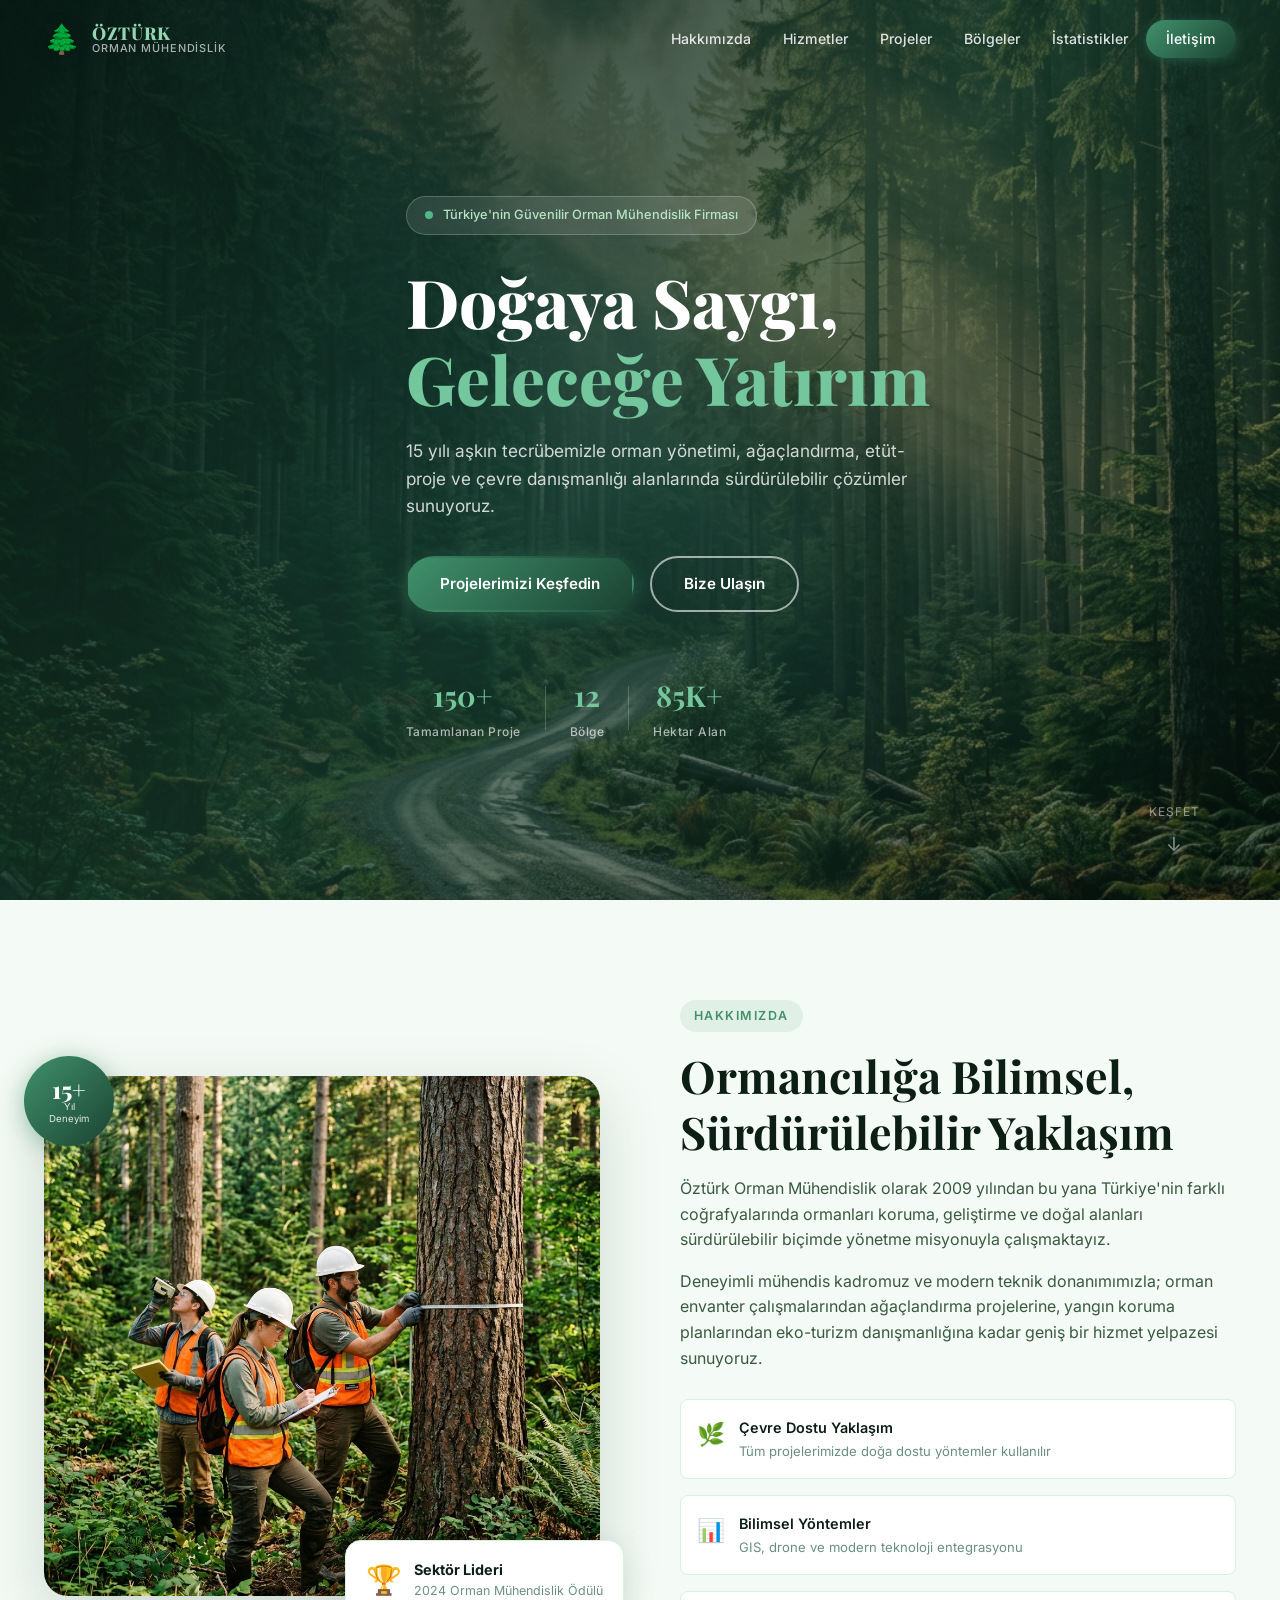
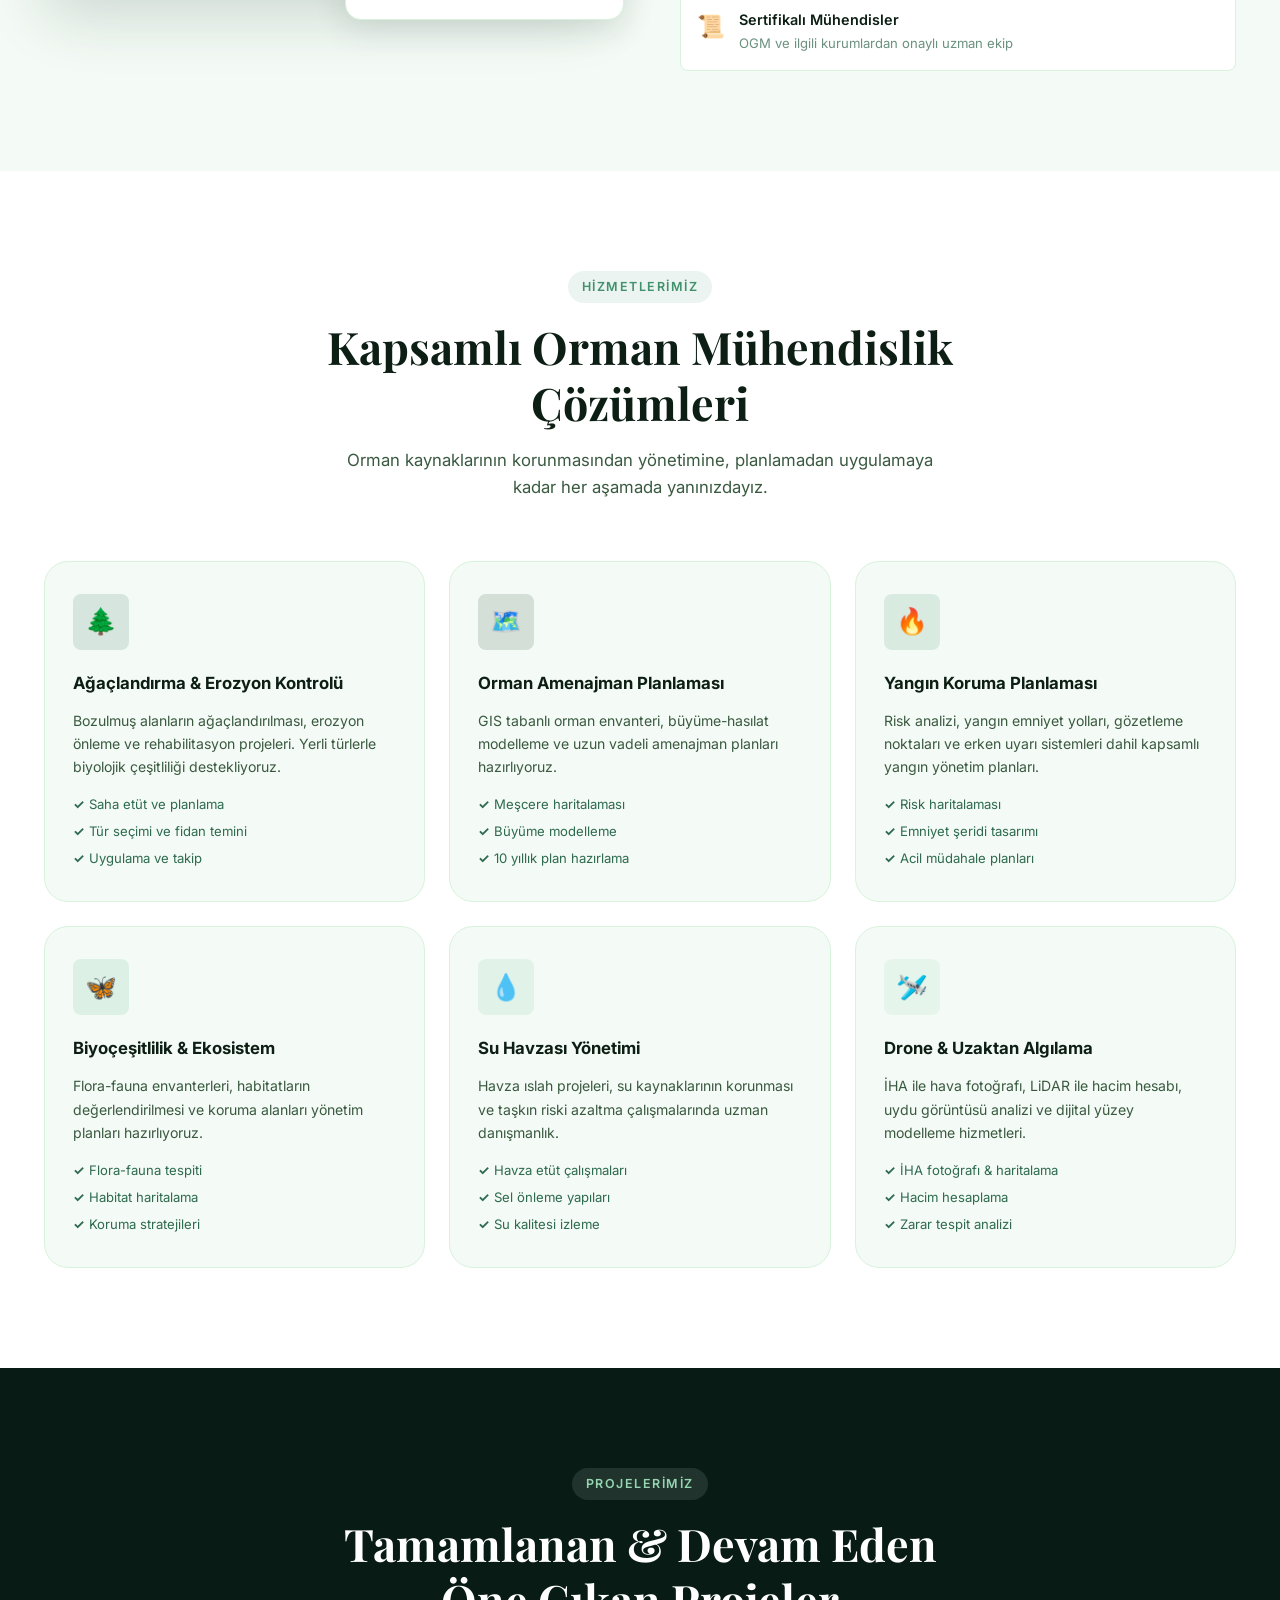
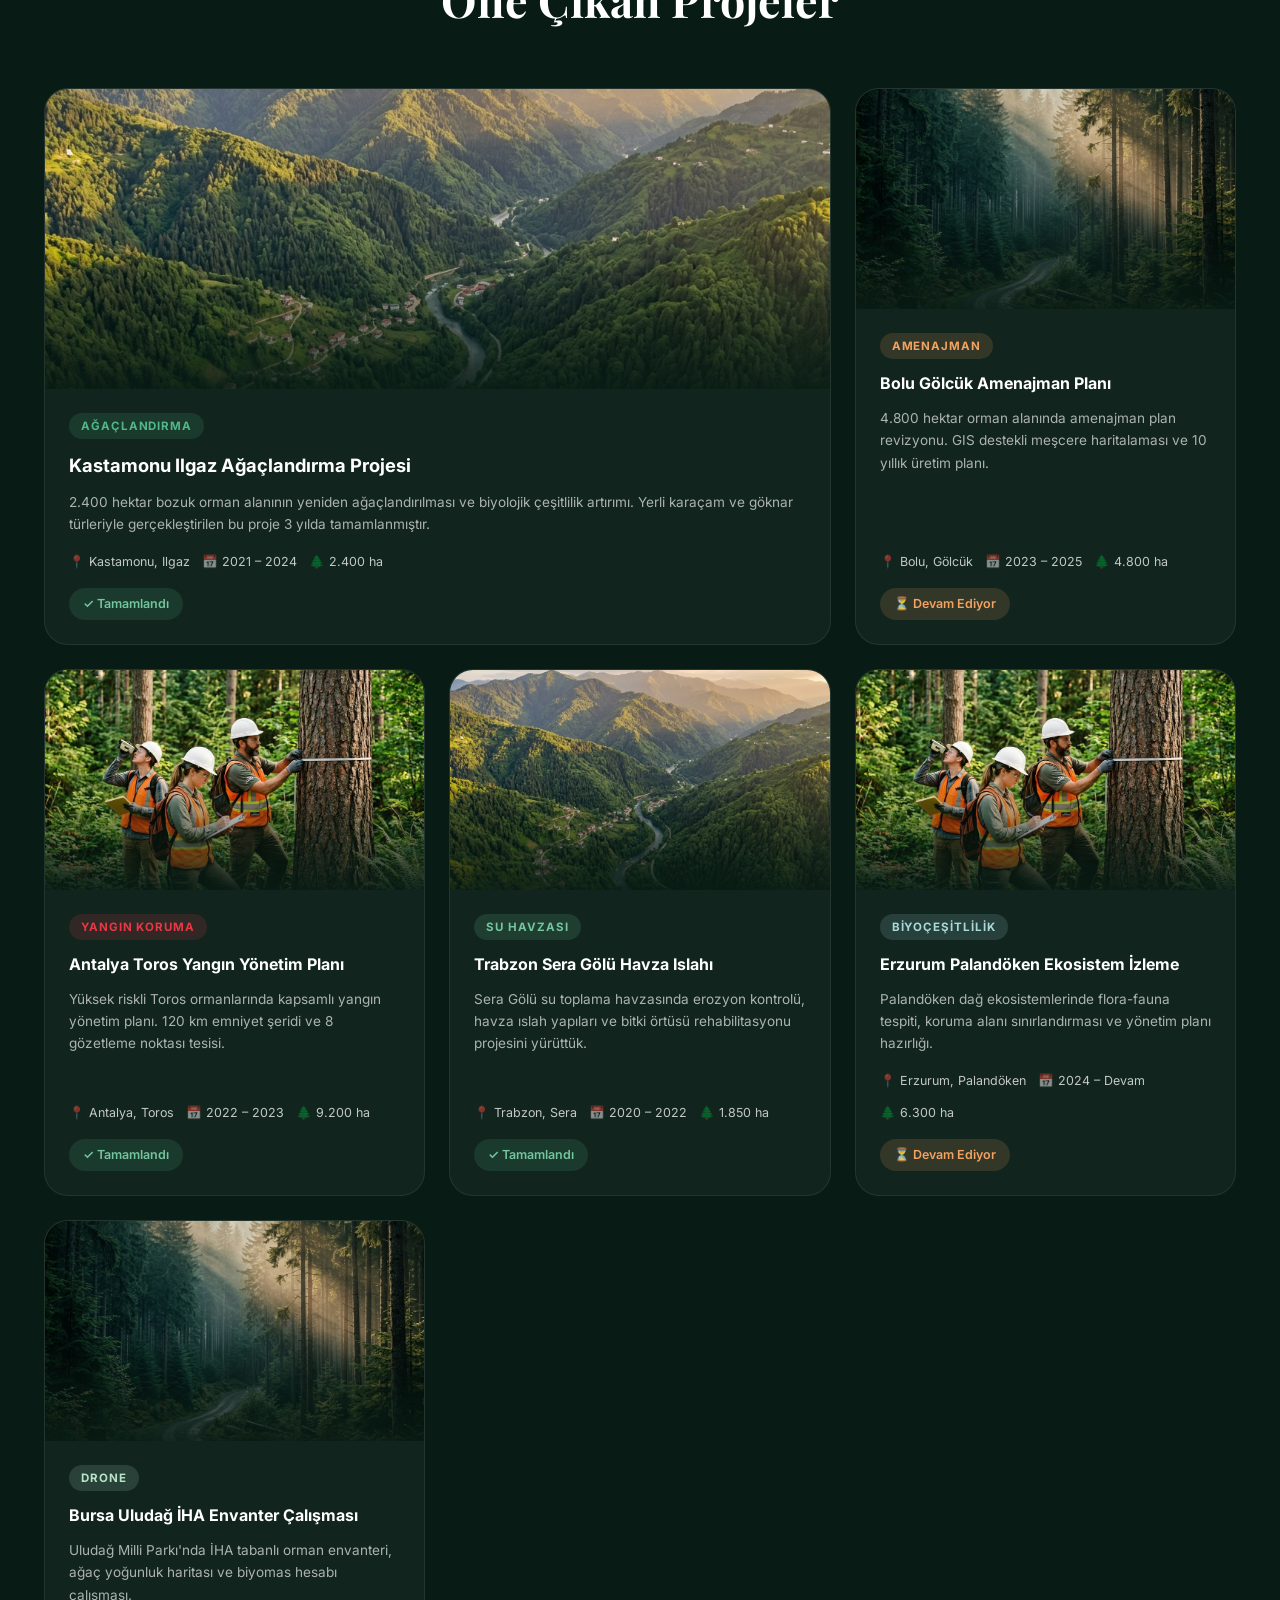
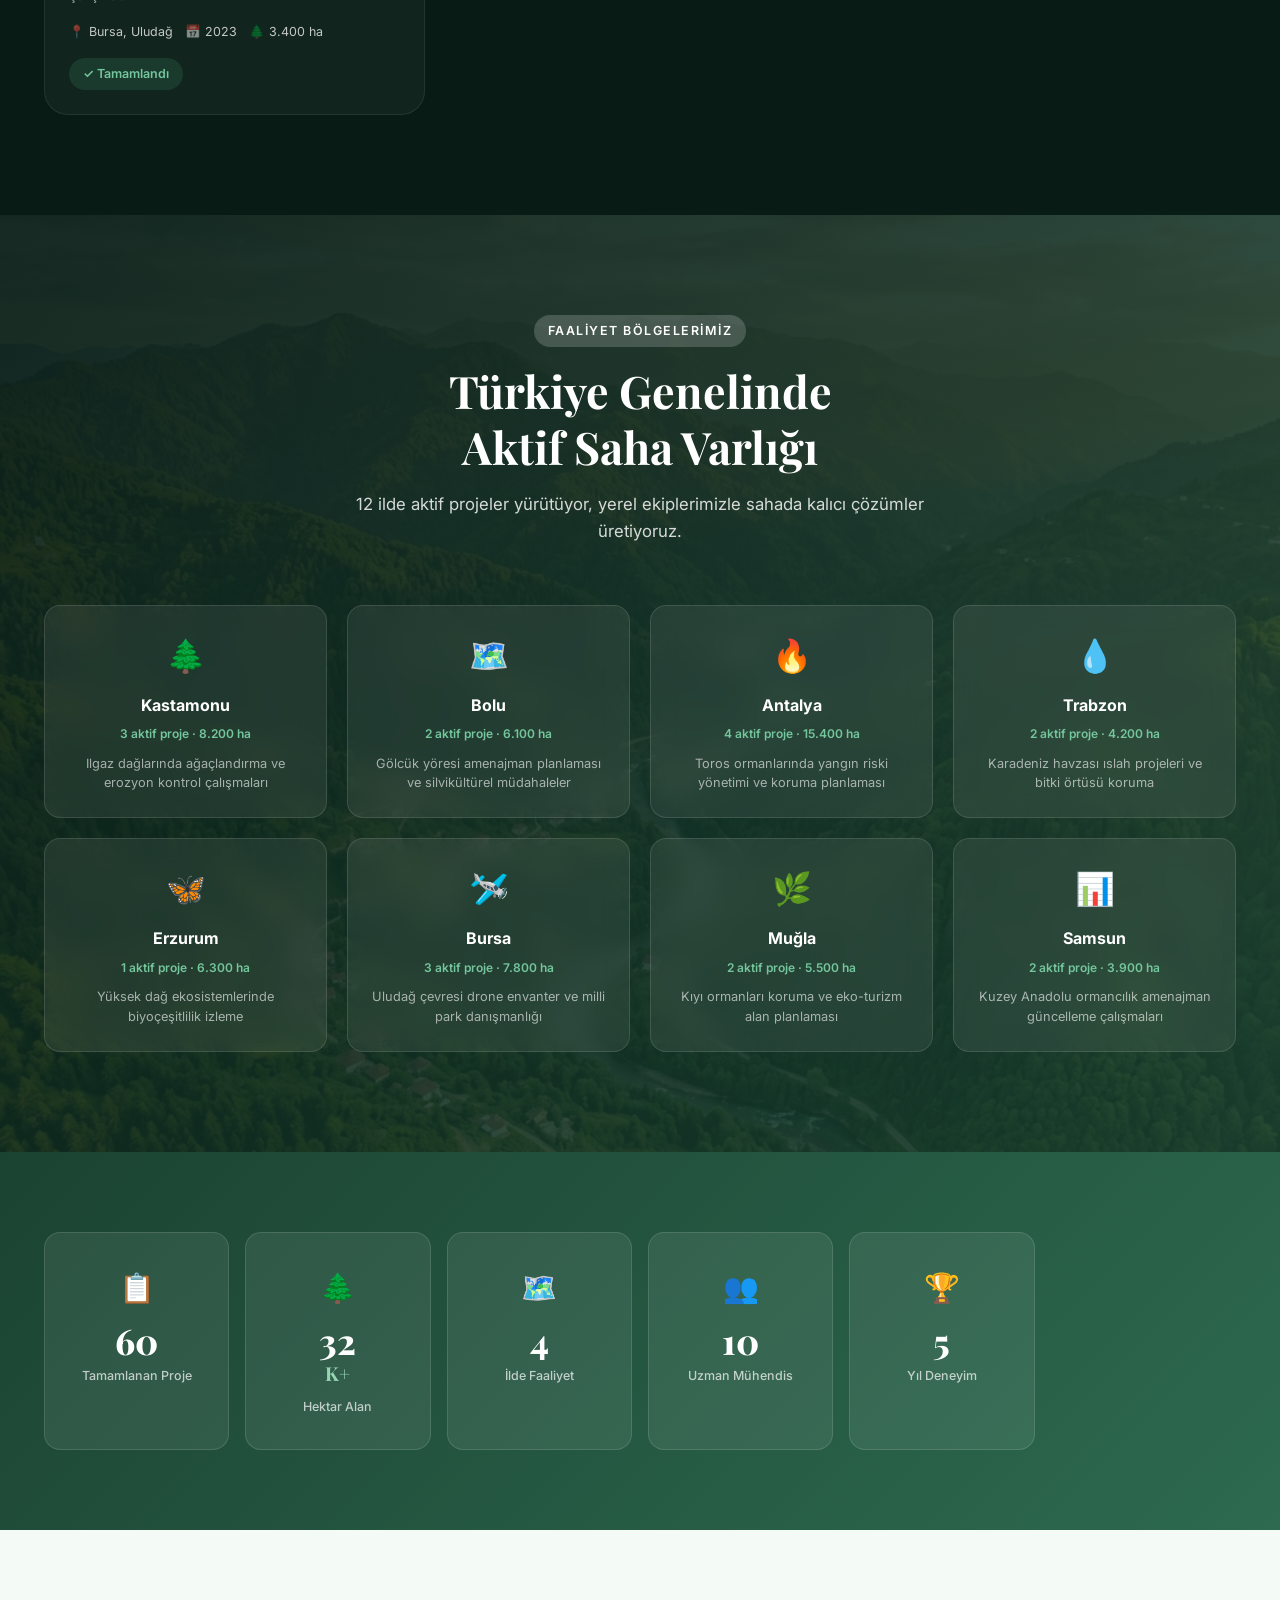
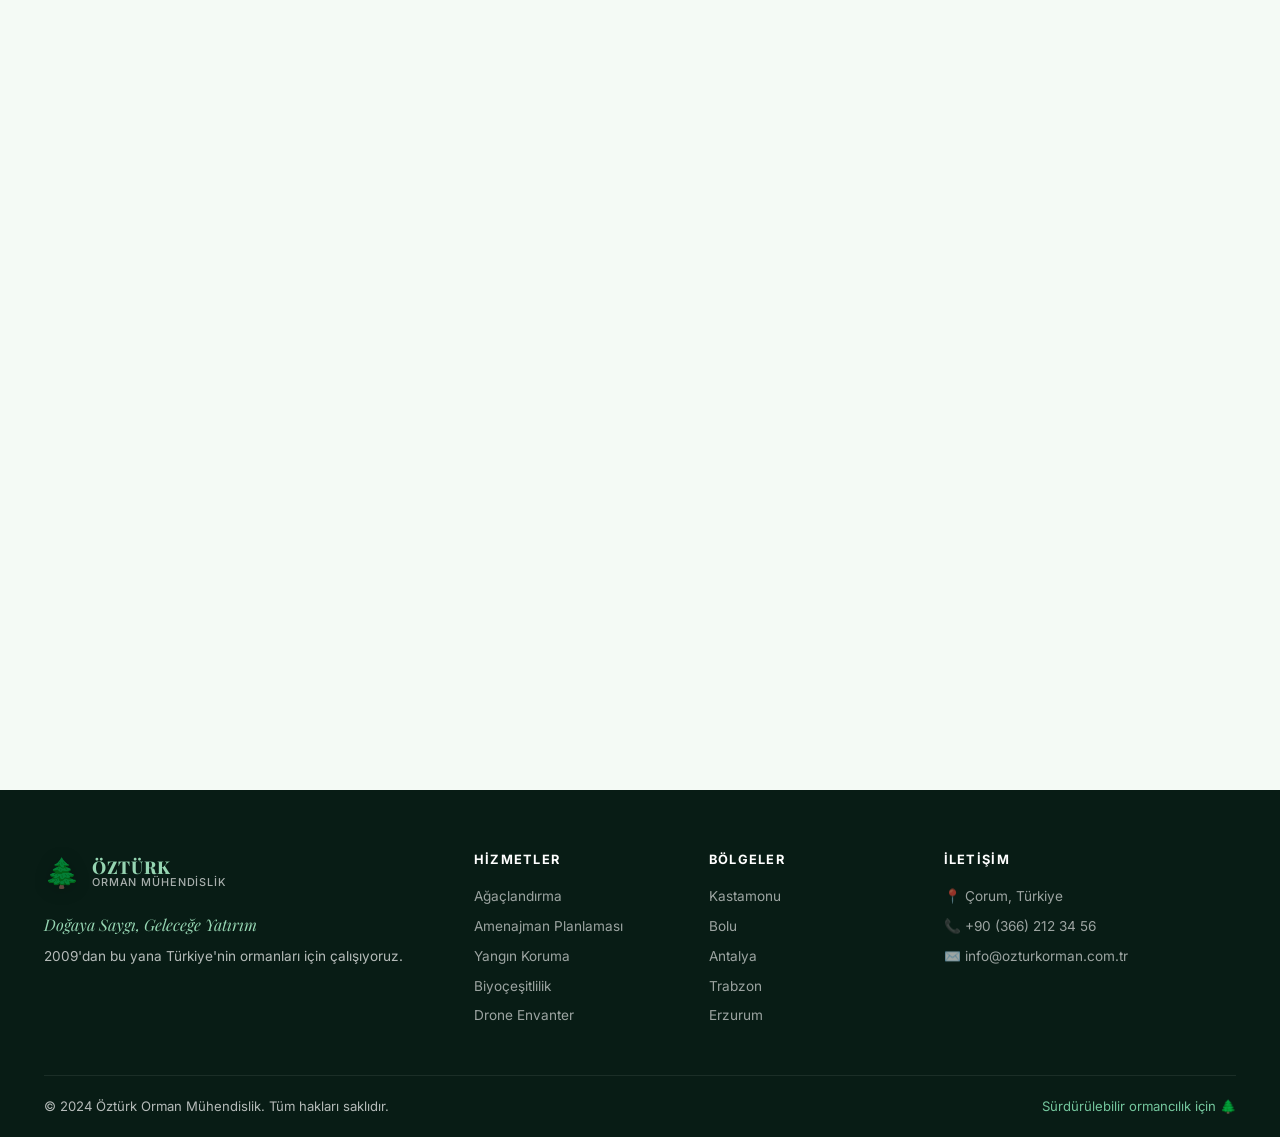
==== commit 21ffe80f: "İlk kayıt" ====
--- a/index.html
+++ b/index.html
@@ -1,15 +1,20 @@
 <!DOCTYPE html>
 <html lang="tr">
+
 <head>
   <meta charset="UTF-8" />
   <meta name="viewport" content="width=device-width, initial-scale=1.0" />
   <title>Öztürk Orman Mühendislik | Doğaya Saygı, Geleceğe Yatırım</title>
-  <meta name="description" content="Öztürk Orman Mühendislik – Orman yönetimi, ağaçlandırma, etüt ve proje hizmetlerinde Türkiye'nin güvenilir orman mühendislik firması." />
+  <meta name="description"
+    content="Öztürk Orman Mühendislik – Orman yönetimi, ağaçlandırma, etüt ve proje hizmetlerinde Türkiye'nin güvenilir orman mühendislik firması." />
   <link rel="preconnect" href="https://fonts.googleapis.com" />
   <link rel="preconnect" href="https://fonts.gstatic.com" crossorigin />
-  <link href="https://fonts.googleapis.com/css2?family=Inter:wght@300;400;500;600;700&family=Playfair+Display:wght@600;700;800&display=swap" rel="stylesheet" />
+  <link
+    href="https://fonts.googleapis.com/css2?family=Inter:wght@300;400;500;600;700&family=Playfair+Display:wght@600;700;800&display=swap"
+    rel="stylesheet" />
   <link rel="stylesheet" href="style.css" />
 </head>
+
 <body>
 
   <!-- ===== NAVİGASYON ===== -->
@@ -97,7 +102,7 @@
           </div>
           <div class="about-exp-circle">
             <span class="exp-num">15+</span>
-            <span class="exp-text">Yıl<br/>Deneyim</span>
+            <span class="exp-text">Yıl<br />Deneyim</span>
           </div>
         </div>
         <div class="about-content">
@@ -148,13 +153,15 @@
       <div class="section-header">
         <div class="section-tag">Hizmetlerimiz</div>
         <h2 class="section-title">Kapsamlı Orman Mühendislik<br />Çözümleri</h2>
-        <p class="section-desc">Orman kaynaklarının korunmasından yönetimine, planlamadan uygulamaya kadar her aşamada yanınızdayız.</p>
+        <p class="section-desc">Orman kaynaklarının korunmasından yönetimine, planlamadan uygulamaya kadar her aşamada
+          yanınızdayız.</p>
       </div>
       <div class="services-grid">
         <div class="service-card" id="serv-1">
           <div class="service-icon-wrap" style="--c:#2d6a4f">🌲</div>
           <h3 class="service-title">Ağaçlandırma & Erozyon Kontrolü</h3>
-          <p class="service-desc">Bozulmuş alanların ağaçlandırılması, erozyon önleme ve rehabilitasyon projeleri. Yerli türlerle biyolojik çeşitliliği destekliyoruz.</p>
+          <p class="service-desc">Bozulmuş alanların ağaçlandırılması, erozyon önleme ve rehabilitasyon projeleri. Yerli
+            türlerle biyolojik çeşitliliği destekliyoruz.</p>
           <ul class="service-list">
             <li>Saha etüt ve planlama</li>
             <li>Tür seçimi ve fidan temini</li>
@@ -164,7 +171,8 @@
         <div class="service-card" id="serv-2">
           <div class="service-icon-wrap" style="--c:#1b4332">🗺️</div>
           <h3 class="service-title">Orman Amenajman Planlaması</h3>
-          <p class="service-desc">GIS tabanlı orman envanteri, büyüme-hasılat modelleme ve uzun vadeli amenajman planları hazırlıyoruz.</p>
+          <p class="service-desc">GIS tabanlı orman envanteri, büyüme-hasılat modelleme ve uzun vadeli amenajman
+            planları hazırlıyoruz.</p>
           <ul class="service-list">
             <li>Meşcere haritalaması</li>
             <li>Büyüme modelleme</li>
@@ -174,7 +182,8 @@
         <div class="service-card" id="serv-3">
           <div class="service-icon-wrap" style="--c:#40916c">🔥</div>
           <h3 class="service-title">Yangın Koruma Planlaması</h3>
-          <p class="service-desc">Risk analizi, yangın emniyet yolları, gözetleme noktaları ve erken uyarı sistemleri dahil kapsamlı yangın yönetim planları.</p>
+          <p class="service-desc">Risk analizi, yangın emniyet yolları, gözetleme noktaları ve erken uyarı sistemleri
+            dahil kapsamlı yangın yönetim planları.</p>
           <ul class="service-list">
             <li>Risk haritalaması</li>
             <li>Emniyet şeridi tasarımı</li>
@@ -184,7 +193,8 @@
         <div class="service-card" id="serv-4">
           <div class="service-icon-wrap" style="--c:#52b788">🦋</div>
           <h3 class="service-title">Biyoçeşitlilik & Ekosistem</h3>
-          <p class="service-desc">Flora-fauna envanterleri, habitatların değerlendirilmesi ve koruma alanları yönetim planları hazırlıyoruz.</p>
+          <p class="service-desc">Flora-fauna envanterleri, habitatların değerlendirilmesi ve koruma alanları yönetim
+            planları hazırlıyoruz.</p>
           <ul class="service-list">
             <li>Flora-fauna tespiti</li>
             <li>Habitat haritalama</li>
@@ -194,7 +204,8 @@
         <div class="service-card" id="serv-5">
           <div class="service-icon-wrap" style="--c:#74c69d">💧</div>
           <h3 class="service-title">Su Havzası Yönetimi</h3>
-          <p class="service-desc">Havza ıslah projeleri, su kaynaklarının korunması ve taşkın riski azaltma çalışmalarında uzman danışmanlık.</p>
+          <p class="service-desc">Havza ıslah projeleri, su kaynaklarının korunması ve taşkın riski azaltma
+            çalışmalarında uzman danışmanlık.</p>
           <ul class="service-list">
             <li>Havza etüt çalışmaları</li>
             <li>Sel önleme yapıları</li>
@@ -204,7 +215,8 @@
         <div class="service-card" id="serv-6">
           <div class="service-icon-wrap" style="--c:#95d5b2">🛩️</div>
           <h3 class="service-title">Drone & Uzaktan Algılama</h3>
-          <p class="service-desc">İHA ile hava fotoğrafı, LiDAR ile hacim hesabı, uydu görüntüsü analizi ve dijital yüzey modelleme hizmetleri.</p>
+          <p class="service-desc">İHA ile hava fotoğrafı, LiDAR ile hacim hesabı, uydu görüntüsü analizi ve dijital
+            yüzey modelleme hizmetleri.</p>
           <ul class="service-list">
             <li>İHA fotoğrafı & haritalama</li>
             <li>Hacim hesaplama</li>
@@ -232,7 +244,8 @@
           <div class="proj-content">
             <div class="proj-tag" style="--tc:#52b788">Ağaçlandırma</div>
             <h3 class="proj-title">Kastamonu Ilgaz Ağaçlandırma Projesi</h3>
-            <p class="proj-desc">2.400 hektar bozuk orman alanının yeniden ağaçlandırılması ve biyolojik çeşitlilik artırımı. Yerli karaçam ve göknar türleriyle gerçekleştirilen bu proje 3 yılda tamamlanmıştır.</p>
+            <p class="proj-desc">2.400 hektar bozuk orman alanının yeniden ağaçlandırılması ve biyolojik çeşitlilik
+              artırımı. Yerli karaçam ve göknar türleriyle gerçekleştirilen bu proje 3 yılda tamamlanmıştır.</p>
             <div class="proj-meta">
               <div class="pmeta-item">📍 <span>Kastamonu, Ilgaz</span></div>
               <div class="pmeta-item">📅 <span>2021 – 2024</span></div>
@@ -250,7 +263,8 @@
           <div class="proj-content">
             <div class="proj-tag" style="--tc:#f4a261">Amenajman</div>
             <h3 class="proj-title">Bolu Gölcük Amenajman Planı</h3>
-            <p class="proj-desc">4.800 hektar orman alanında amenajman plan revizyonu. GIS destekli meşcere haritalaması ve 10 yıllık üretim planı.</p>
+            <p class="proj-desc">4.800 hektar orman alanında amenajman plan revizyonu. GIS destekli meşcere haritalaması
+              ve 10 yıllık üretim planı.</p>
             <div class="proj-meta">
               <div class="pmeta-item">📍 <span>Bolu, Gölcük</span></div>
               <div class="pmeta-item">📅 <span>2023 – 2025</span></div>
@@ -268,7 +282,8 @@
           <div class="proj-content">
             <div class="proj-tag" style="--tc:#e63946">Yangın Koruma</div>
             <h3 class="proj-title">Antalya Toros Yangın Yönetim Planı</h3>
-            <p class="proj-desc">Yüksek riskli Toros ormanlarında kapsamlı yangın yönetim planı. 120 km emniyet şeridi ve 8 gözetleme noktası tesisi.</p>
+            <p class="proj-desc">Yüksek riskli Toros ormanlarında kapsamlı yangın yönetim planı. 120 km emniyet şeridi
+              ve 8 gözetleme noktası tesisi.</p>
             <div class="proj-meta">
               <div class="pmeta-item">📍 <span>Antalya, Toros</span></div>
               <div class="pmeta-item">📅 <span>2022 – 2023</span></div>
@@ -286,7 +301,8 @@
           <div class="proj-content">
             <div class="proj-tag" style="--tc:#74c69d">Su Havzası</div>
             <h3 class="proj-title">Trabzon Sera Gölü Havza Islahı</h3>
-            <p class="proj-desc">Sera Gölü su toplama havzasında erozyon kontrolü, havza ıslah yapıları ve bitki örtüsü rehabilitasyonu projesini yürüttük.</p>
+            <p class="proj-desc">Sera Gölü su toplama havzasında erozyon kontrolü, havza ıslah yapıları ve bitki örtüsü
+              rehabilitasyonu projesini yürüttük.</p>
             <div class="proj-meta">
               <div class="pmeta-item">📍 <span>Trabzon, Sera</span></div>
               <div class="pmeta-item">📅 <span>2020 – 2022</span></div>
@@ -304,7 +320,8 @@
           <div class="proj-content">
             <div class="proj-tag" style="--tc:#a8dadc">Biyoçeşitlilik</div>
             <h3 class="proj-title">Erzurum Palandöken Ekosistem İzleme</h3>
-            <p class="proj-desc">Palandöken dağ ekosistemlerinde flora-fauna tespiti, koruma alanı sınırlandırması ve yönetim planı hazırlığı.</p>
+            <p class="proj-desc">Palandöken dağ ekosistemlerinde flora-fauna tespiti, koruma alanı sınırlandırması ve
+              yönetim planı hazırlığı.</p>
             <div class="proj-meta">
               <div class="pmeta-item">📍 <span>Erzurum, Palandöken</span></div>
               <div class="pmeta-item">📅 <span>2024 – Devam</span></div>
@@ -322,7 +339,8 @@
           <div class="proj-content">
             <div class="proj-tag" style="--tc:#b7e4c7">Drone</div>
             <h3 class="proj-title">Bursa Uludağ İHA Envanter Çalışması</h3>
-            <p class="proj-desc">Uludağ Milli Parkı'nda İHA tabanlı orman envanteri, ağaç yoğunluk haritası ve biyomas hesabı çalışması.</p>
+            <p class="proj-desc">Uludağ Milli Parkı'nda İHA tabanlı orman envanteri, ağaç yoğunluk haritası ve biyomas
+              hesabı çalışması.</p>
             <div class="proj-meta">
               <div class="pmeta-item">📍 <span>Bursa, Uludağ</span></div>
               <div class="pmeta-item">📅 <span>2023</span></div>
@@ -346,7 +364,8 @@
       <div class="section-header light">
         <div class="section-tag light">Faaliyet Bölgelerimiz</div>
         <h2 class="section-title">Türkiye Genelinde<br />Aktif Saha Varlığı</h2>
-        <p class="section-desc light">12 ilde aktif projeler yürütüyor, yerel ekiplerimizle sahada kalıcı çözümler üretiyoruz.</p>
+        <p class="section-desc light">12 ilde aktif projeler yürütüyor, yerel ekiplerimizle sahada kalıcı çözümler
+          üretiyoruz.</p>
       </div>
       <div class="regions-grid">
         <div class="region-card" id="reg-kastamonu">
@@ -448,13 +467,14 @@
         <div class="contact-info">
           <div class="section-tag">İletişim</div>
           <h2 class="section-title">Projenizi Birlikte<br />Hayata Geçirelim</h2>
-          <p class="contact-desc">Orman mühendisliği projeleriniz için ücretsiz ön değerlendirme almak üzere bizimle iletişime geçin.</p>
+          <p class="contact-desc">Orman mühendisliği projeleriniz için ücretsiz ön değerlendirme almak üzere bizimle
+            iletişime geçin.</p>
           <div class="contact-items">
             <div class="ci-item" id="ci-address">
               <div class="ci-icon">📍</div>
               <div>
                 <div class="ci-title">Adres</div>
-                <div class="ci-value">Atatürk Cad. No:42, Orman İşhanı Kat:3<br />Kastamonu, Türkiye</div>
+                <div class="ci-value">Atatürk Cad. No:42, Orman İşhanı Kat:3<br />Çorum, Türkiye</div>
               </div>
             </div>
             <div class="ci-item" id="ci-phone">
@@ -564,7 +584,7 @@
         <div class="footer-col">
           <h4 class="footer-heading">İletişim</h4>
           <ul class="footer-links">
-            <li>📍 Kastamonu, Türkiye</li>
+            <li>📍 Çorum, Türkiye</li>
             <li>📞 +90 (366) 212 34 56</li>
             <li>✉️ info@ozturkorman.com.tr</li>
           </ul>
@@ -579,4 +599,5 @@
 
   <script src="app.js"></script>
 </body>
-</html>
+
+</html>
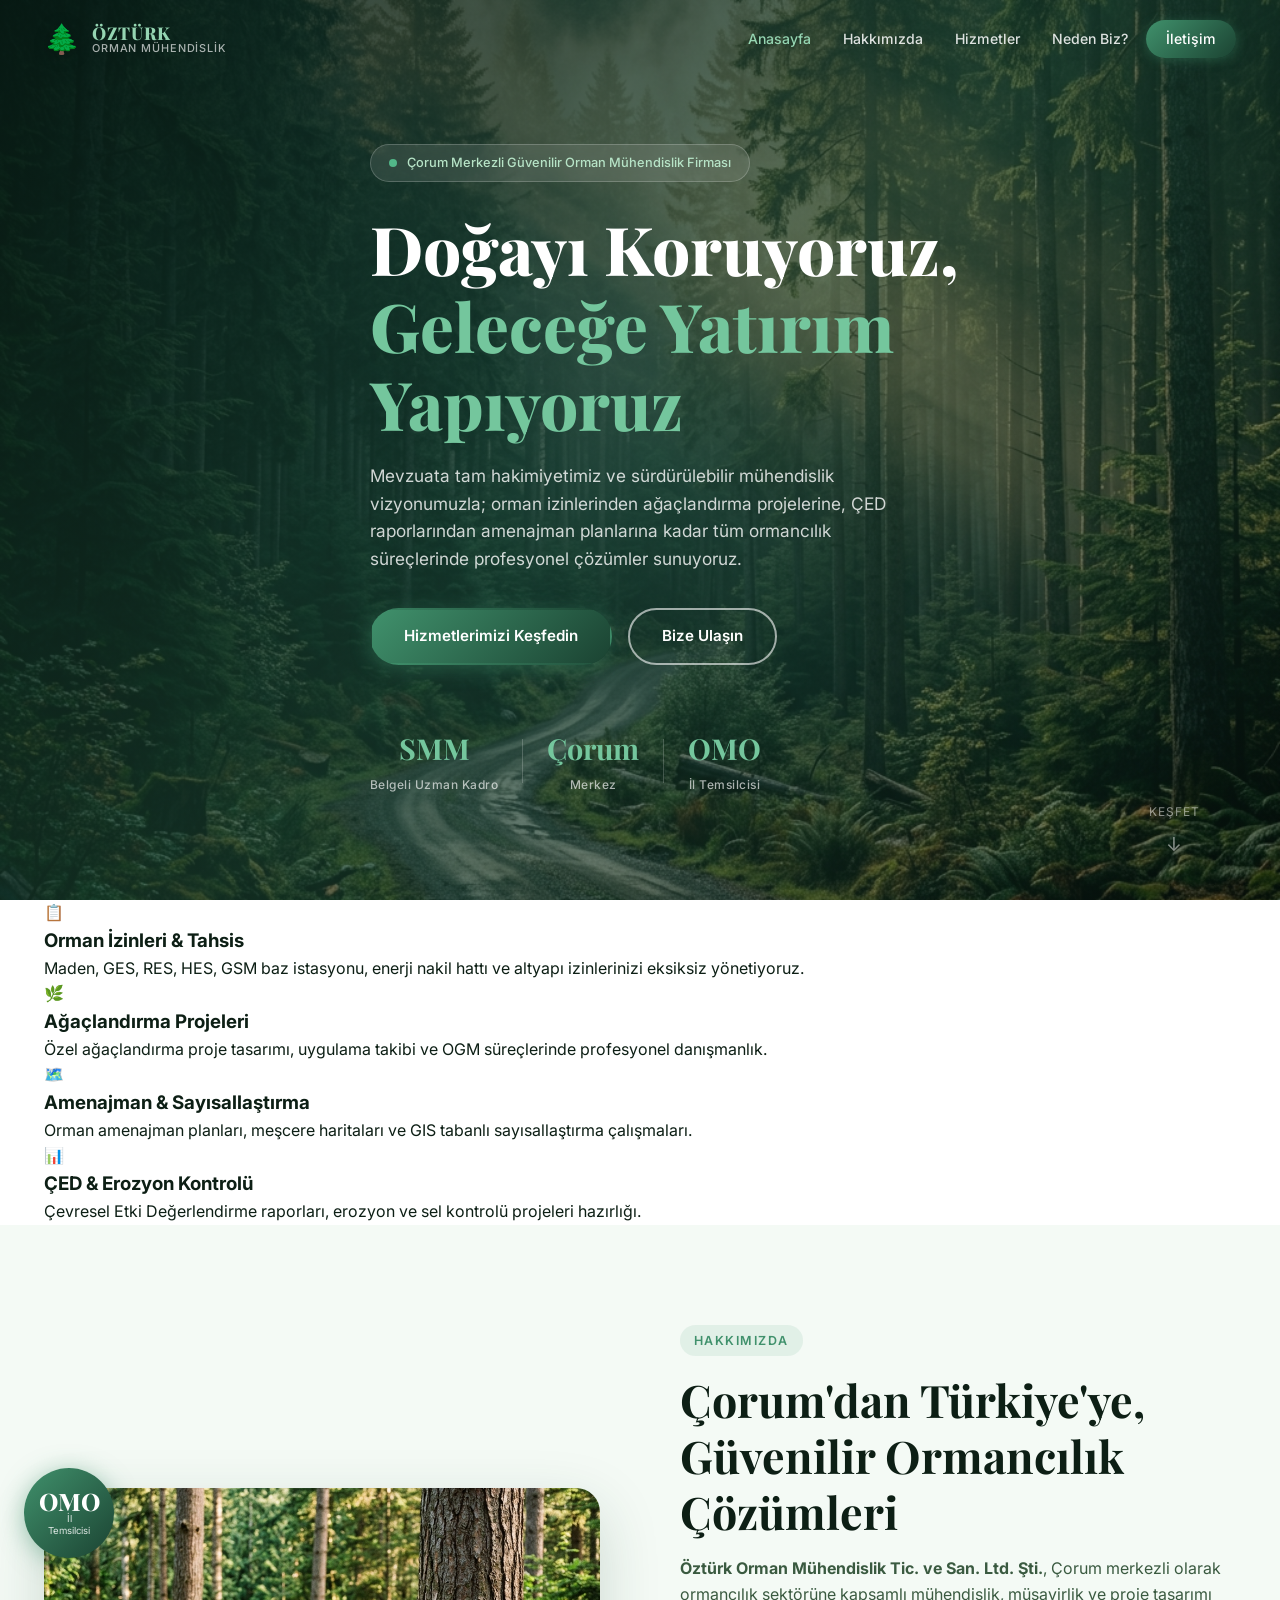
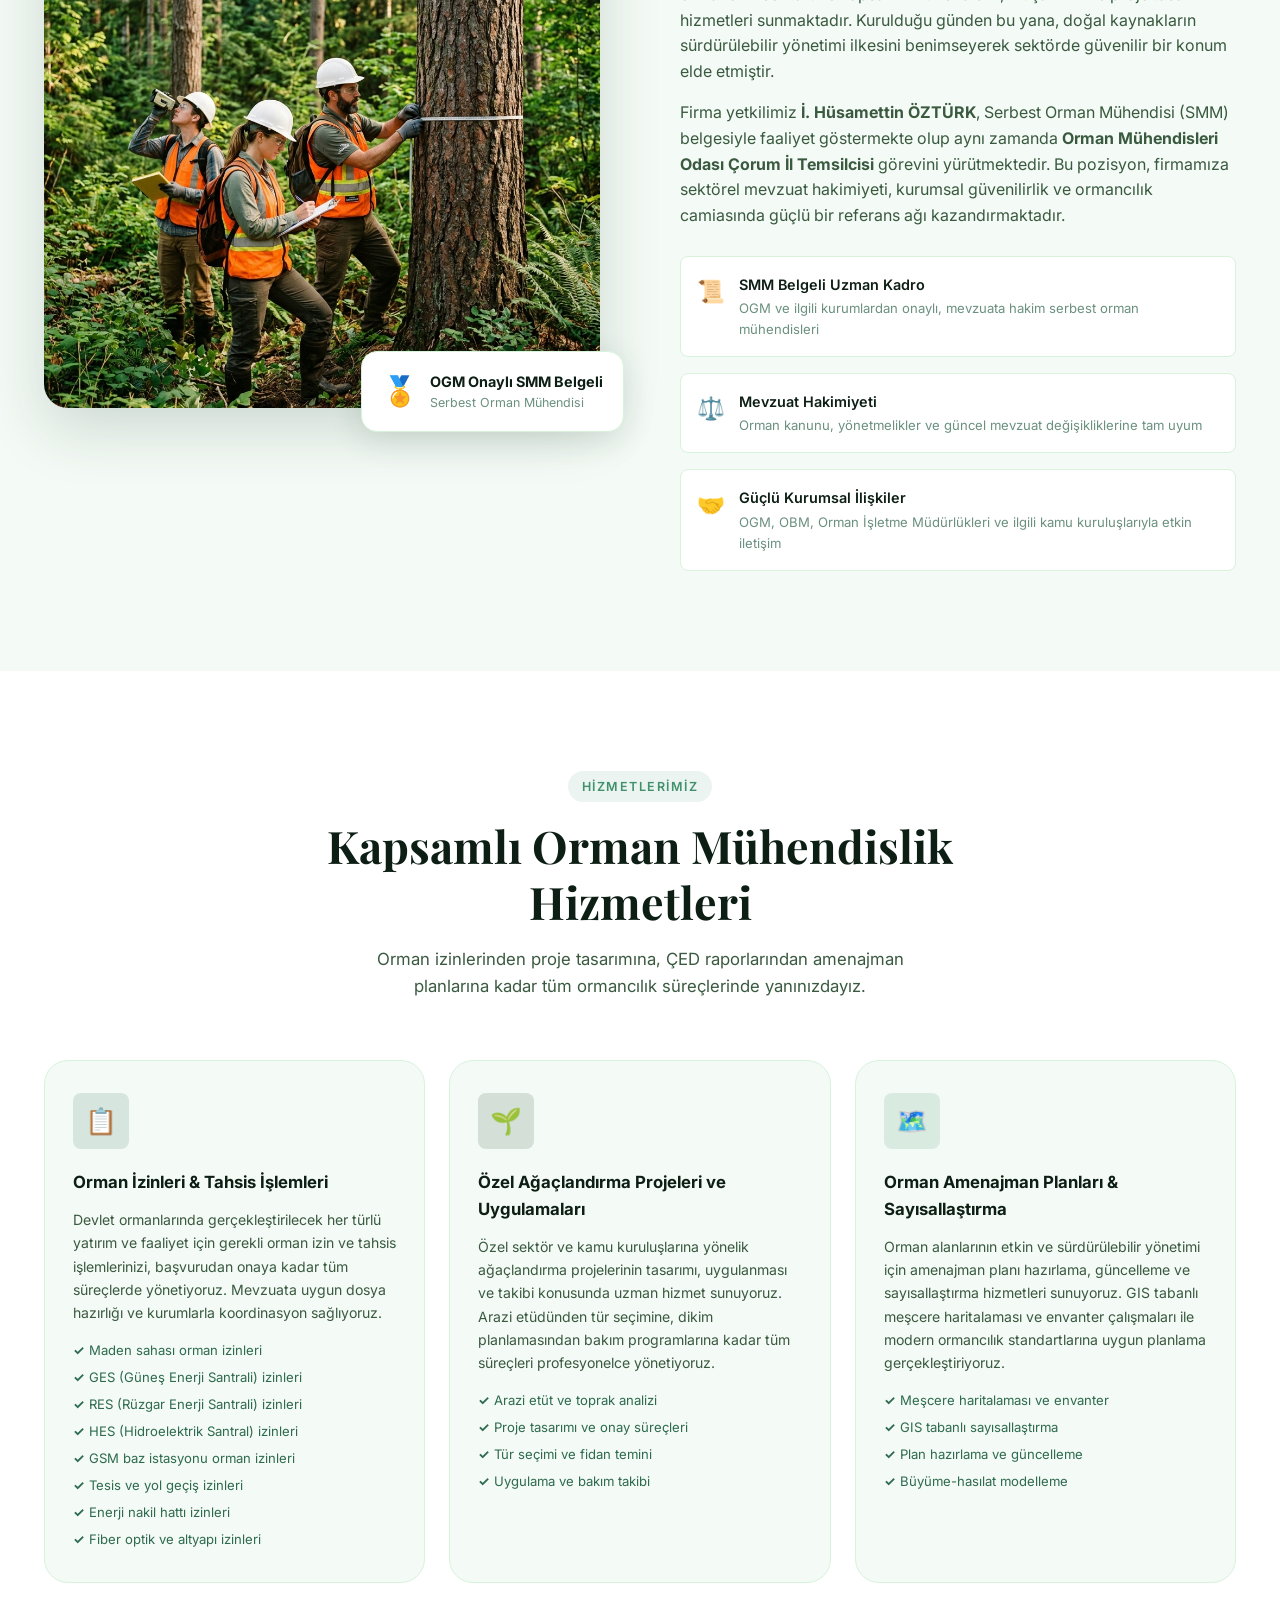
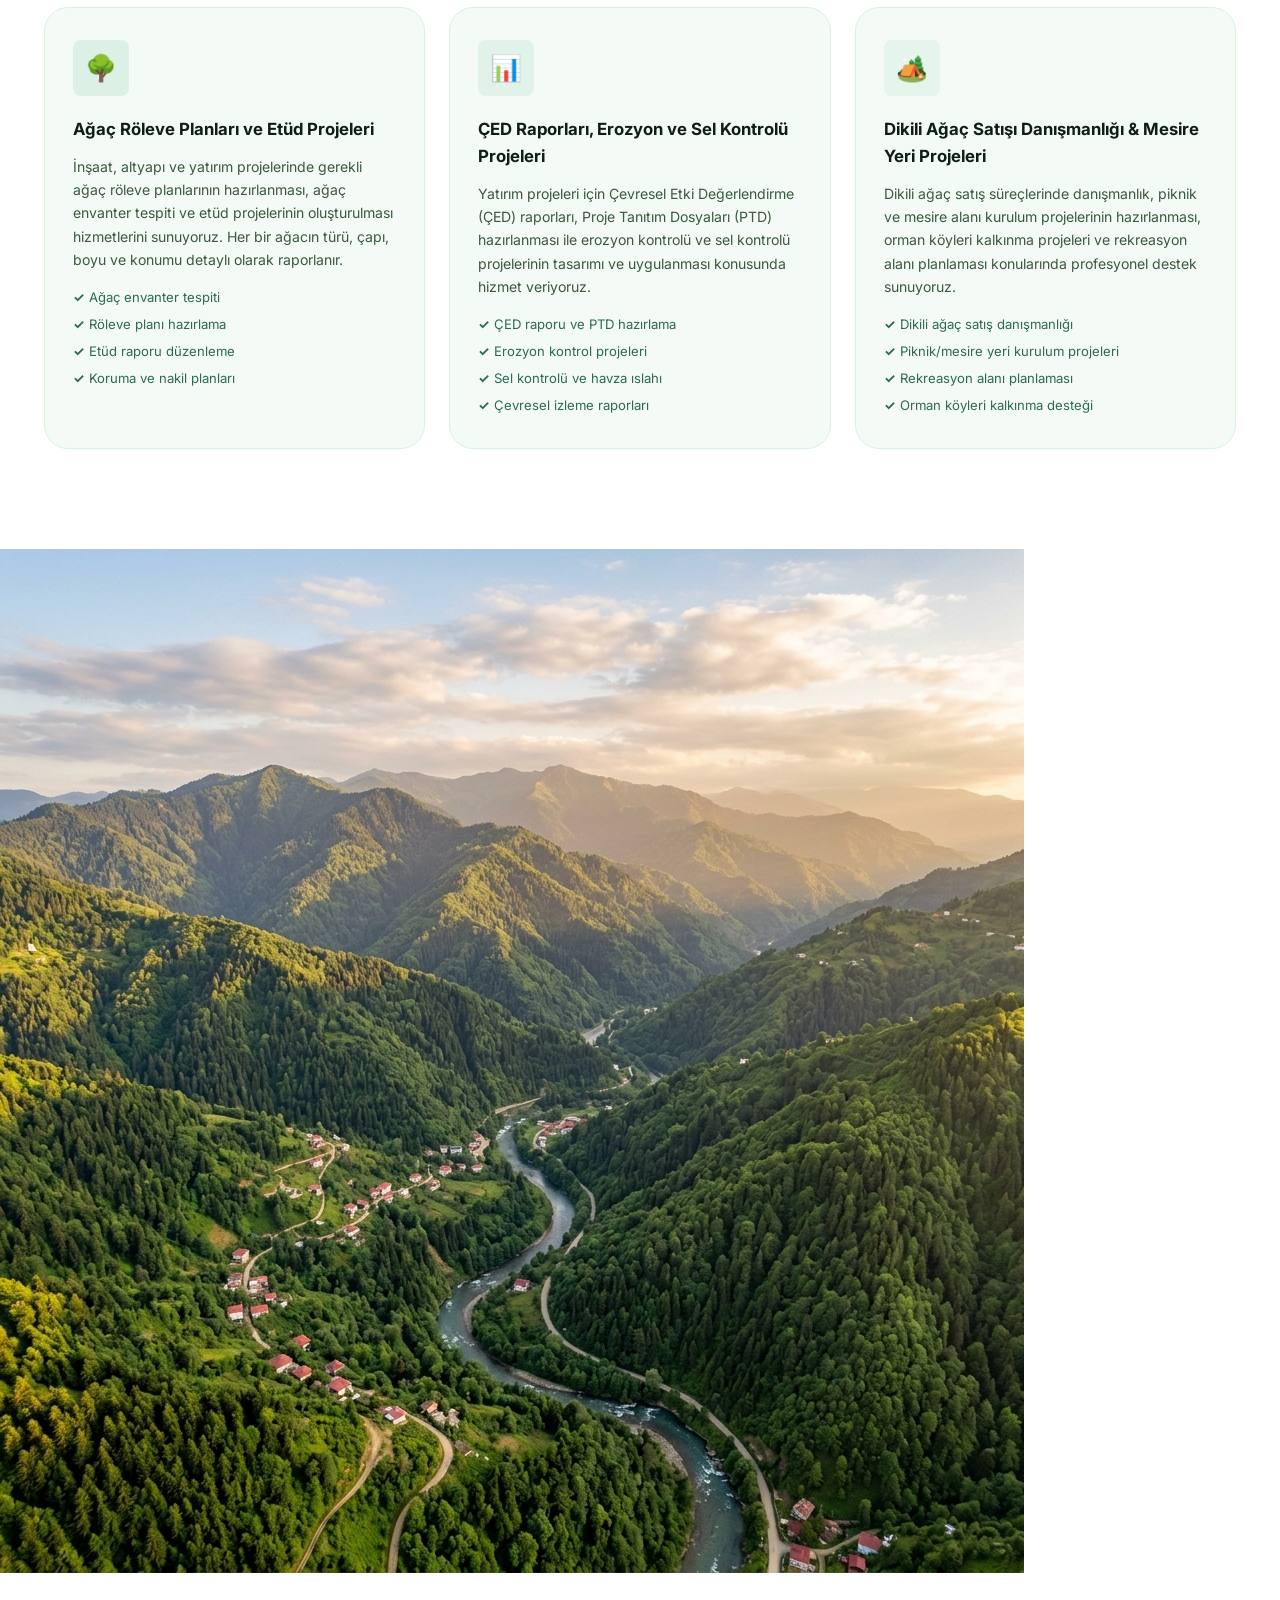
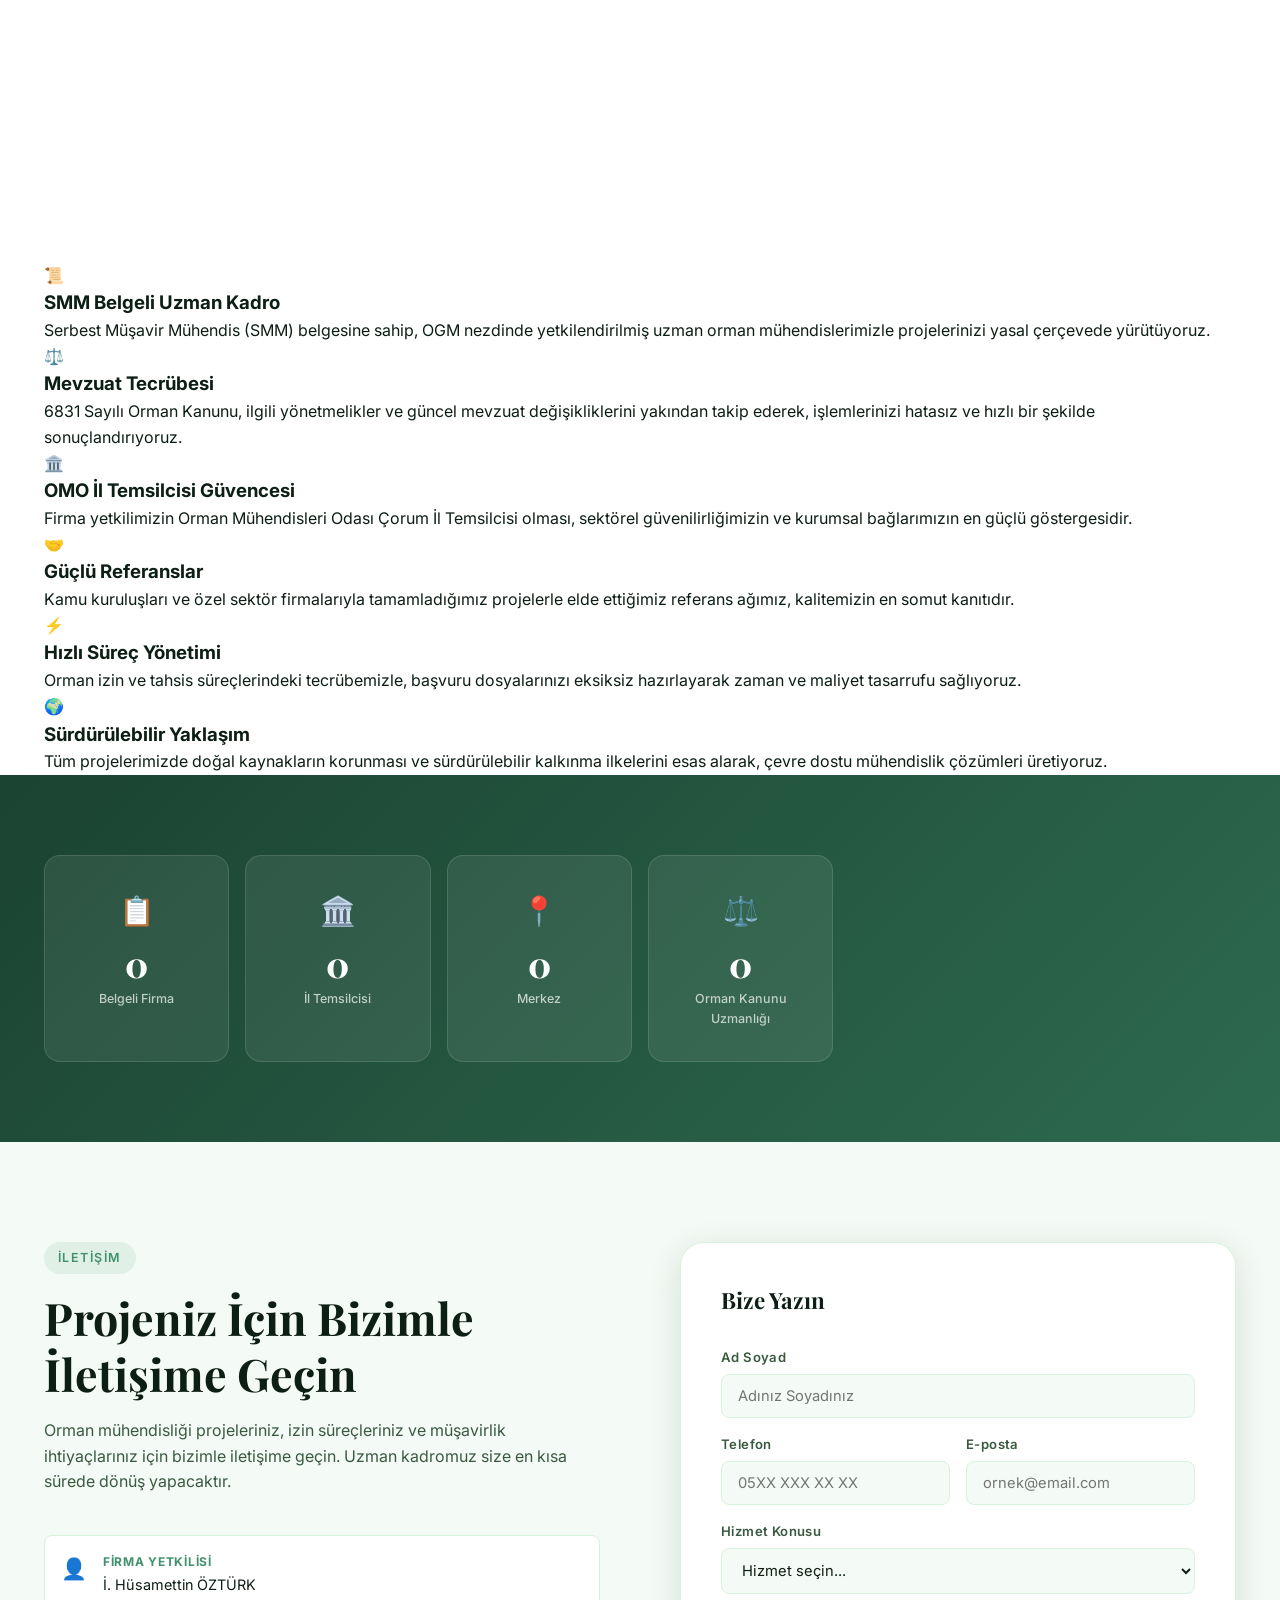
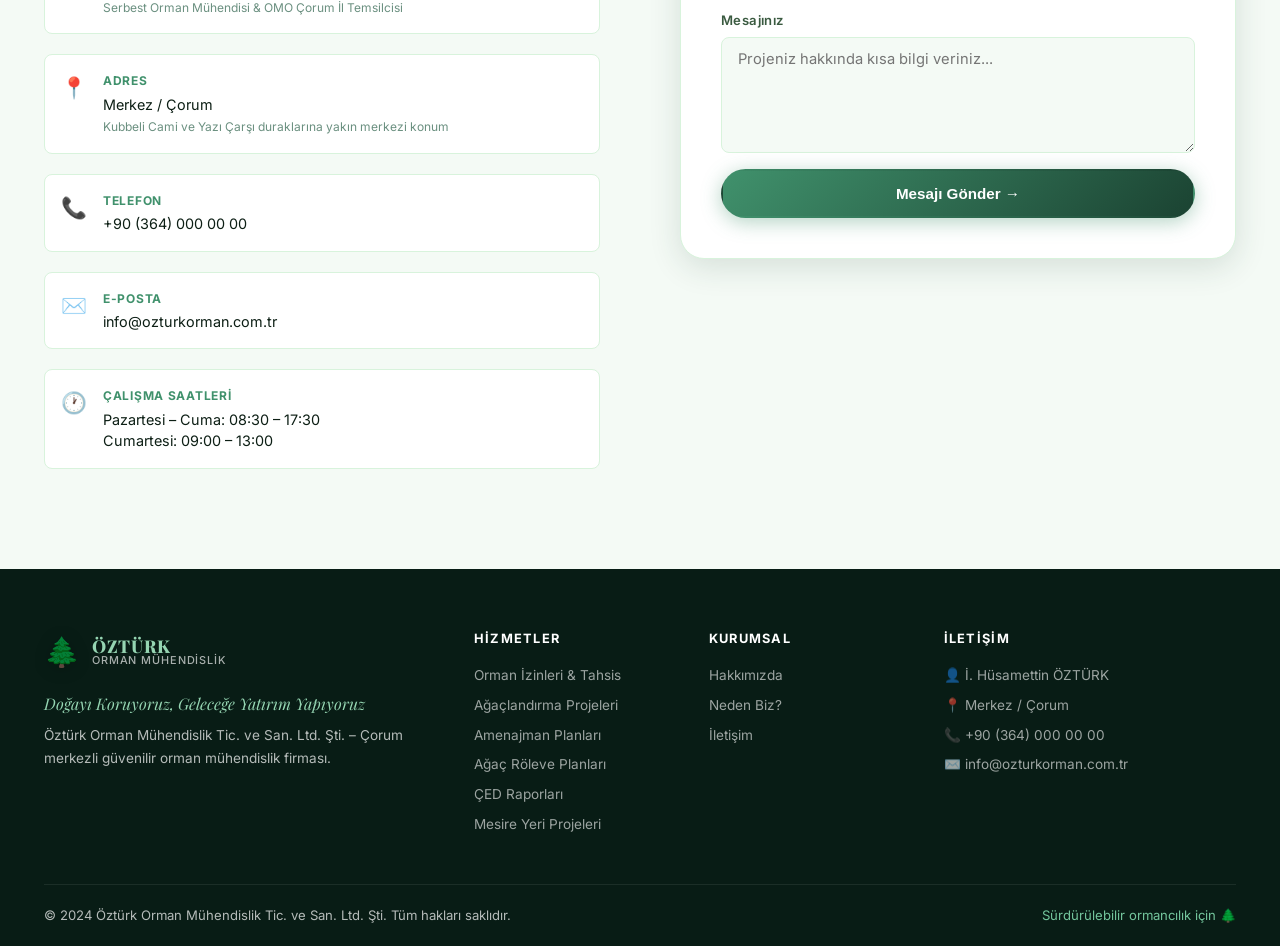
==== commit 5ab7e4b6: "site şirkete göre entegre edildi" ====
--- a/index.html
+++ b/index.html
@@ -4,9 +4,11 @@
 <head>
   <meta charset="UTF-8" />
   <meta name="viewport" content="width=device-width, initial-scale=1.0" />
-  <title>Öztürk Orman Mühendislik | Doğaya Saygı, Geleceğe Yatırım</title>
+  <title>Öztürk Orman Mühendislik | Çorum – Orman İzinleri, Proje & Müşavirlik</title>
   <meta name="description"
-    content="Öztürk Orman Mühendislik – Orman yönetimi, ağaçlandırma, etüt ve proje hizmetlerinde Türkiye'nin güvenilir orman mühendislik firması." />
+    content="Öztürk Orman Mühendislik Tic. ve San. Ltd. Şti. – Çorum merkezli, SMM belgeli uzman kadrosuyla orman izinleri, ağaçlandırma projeleri, amenajman planları, ÇED raporları ve müşavirlik hizmetleri sunan güvenilir orman mühendislik firması." />
+  <meta name="keywords"
+    content="orman mühendislik, orman izinleri, ağaçlandırma, amenajman planı, ÇED raporu, Çorum, GES izni, RES izni, maden izni, orman müşavirlik" />
   <link rel="preconnect" href="https://fonts.googleapis.com" />
   <link rel="preconnect" href="https://fonts.gstatic.com" crossorigin />
   <link
@@ -28,11 +30,10 @@
         </div>
       </a>
       <nav class="nav-links" id="navLinks">
+        <a href="#hero" class="nav-link">Anasayfa</a>
         <a href="#about" class="nav-link">Hakkımızda</a>
         <a href="#services" class="nav-link">Hizmetler</a>
-        <a href="#projects" class="nav-link">Projeler</a>
-        <a href="#regions" class="nav-link">Bölgeler</a>
-        <a href="#stats" class="nav-link">İstatistikler</a>
+        <a href="#why-us" class="nav-link">Neden Biz?</a>
         <a href="#contact" class="nav-link nav-cta">İletişim</a>
       </nav>
       <button class="hamburger" id="hamburger" aria-label="Menü">
@@ -44,40 +45,40 @@
   <!-- ===== HERO ===== -->
   <section class="hero" id="hero">
     <div class="hero-bg">
-      <img src="forest_hero.png" alt="Ormanlık alan" class="hero-img" />
+      <img src="forest_hero.png" alt="Orman manzarası – Öztürk Orman Mühendislik" class="hero-img" />
       <div class="hero-overlay"></div>
     </div>
     <div class="hero-content">
       <div class="hero-badge">
         <span class="badge-dot"></span>
-        Türkiye'nin Güvenilir Orman Mühendislik Firması
+        Çorum Merkezli Güvenilir Orman Mühendislik Firması
       </div>
       <h1 class="hero-title">
-        Doğaya Saygı,<br />
-        <span class="hero-accent">Geleceğe Yatırım</span>
+        Doğayı Koruyoruz,<br />
+        <span class="hero-accent">Geleceğe Yatırım Yapıyoruz</span>
       </h1>
       <p class="hero-desc">
-        15 yılı aşkın tecrübemizle orman yönetimi, ağaçlandırma, etüt-proje ve
-        çevre danışmanlığı alanlarında sürdürülebilir çözümler sunuyoruz.
+        Mevzuata tam hakimiyetimiz ve sürdürülebilir mühendislik vizyonumuzla; orman izinlerinden ağaçlandırma projelerine, 
+        ÇED raporlarından amenajman planlarına kadar tüm ormancılık süreçlerinde profesyonel çözümler sunuyoruz.
       </p>
       <div class="hero-actions">
-        <a href="#projects" class="btn btn-primary">Projelerimizi Keşfedin</a>
+        <a href="#services" class="btn btn-primary">Hizmetlerimizi Keşfedin</a>
         <a href="#contact" class="btn btn-outline">Bize Ulaşın</a>
       </div>
       <div class="hero-stats">
         <div class="hstat">
-          <span class="hstat-num">150+</span>
-          <span class="hstat-label">Tamamlanan Proje</span>
+          <span class="hstat-num">SMM</span>
+          <span class="hstat-label">Belgeli Uzman Kadro</span>
         </div>
         <div class="hstat-divider"></div>
         <div class="hstat">
-          <span class="hstat-num">12</span>
-          <span class="hstat-label">Bölge</span>
+          <span class="hstat-num">Çorum</span>
+          <span class="hstat-label">Merkez</span>
         </div>
         <div class="hstat-divider"></div>
         <div class="hstat">
-          <span class="hstat-num">85K+</span>
-          <span class="hstat-label">Hektar Alan</span>
+          <span class="hstat-num">OMO</span>
+          <span class="hstat-label">İl Temsilcisi</span>
         </div>
       </div>
     </div>
@@ -87,58 +88,90 @@
     </div>
   </section>
 
+  <!-- ===== ÖNE ÇIKAN HİZMETLER (Kısa Özetler) ===== -->
+  <section class="highlights" id="highlights">
+    <div class="container">
+      <div class="highlights-grid">
+        <div class="highlight-card" id="hl-1">
+          <div class="highlight-icon">📋</div>
+          <h3 class="highlight-title">Orman İzinleri & Tahsis</h3>
+          <p class="highlight-desc">Maden, GES, RES, HES, GSM baz istasyonu, enerji nakil hattı ve altyapı izinlerinizi
+            eksiksiz yönetiyoruz.</p>
+        </div>
+        <div class="highlight-card" id="hl-2">
+          <div class="highlight-icon">🌿</div>
+          <h3 class="highlight-title">Ağaçlandırma Projeleri</h3>
+          <p class="highlight-desc">Özel ağaçlandırma proje tasarımı, uygulama takibi ve OGM süreçlerinde profesyonel
+            danışmanlık.</p>
+        </div>
+        <div class="highlight-card" id="hl-3">
+          <div class="highlight-icon">🗺️</div>
+          <h3 class="highlight-title">Amenajman & Sayısallaştırma</h3>
+          <p class="highlight-desc">Orman amenajman planları, meşcere haritaları ve GIS tabanlı sayısallaştırma
+            çalışmaları.</p>
+        </div>
+        <div class="highlight-card" id="hl-4">
+          <div class="highlight-icon">📊</div>
+          <h3 class="highlight-title">ÇED & Erozyon Kontrolü</h3>
+          <p class="highlight-desc">Çevresel Etki Değerlendirme raporları, erozyon ve sel kontrolü projeleri hazırlığı.</p>
+        </div>
+      </div>
+    </div>
+  </section>
+
   <!-- ===== HAKKIMIZDA ===== -->
   <section class="about" id="about">
     <div class="container">
       <div class="about-grid">
         <div class="about-image-wrap">
-          <img src="team_work.png" alt="Saha çalışması" class="about-img" />
+          <img src="team_work.png" alt="Öztürk Orman Mühendislik – Saha çalışması" class="about-img" />
           <div class="about-badge-card">
-            <div class="abc-icon">🏆</div>
+            <div class="abc-icon">🏅</div>
             <div>
-              <div class="abc-title">Sektör Lideri</div>
-              <div class="abc-sub">2024 Orman Mühendislik Ödülü</div>
+              <div class="abc-title">OGM Onaylı SMM Belgeli</div>
+              <div class="abc-sub">Serbest Orman Mühendisi</div>
             </div>
           </div>
           <div class="about-exp-circle">
-            <span class="exp-num">15+</span>
-            <span class="exp-text">Yıl<br />Deneyim</span>
+            <span class="exp-num">OMO</span>
+            <span class="exp-text">İl<br />Temsilcisi</span>
           </div>
         </div>
         <div class="about-content">
           <div class="section-tag">Hakkımızda</div>
-          <h2 class="section-title">Ormancılığa Bilimsel,<br />Sürdürülebilir Yaklaşım</h2>
+          <h2 class="section-title">Çorum'dan Türkiye'ye,<br />Güvenilir Ormancılık Çözümleri</h2>
           <p class="about-desc">
-            Öztürk Orman Mühendislik olarak 2009 yılından bu yana Türkiye'nin
-            farklı coğrafyalarında ormanları koruma, geliştirme ve doğal alanları
-            sürdürülebilir biçimde yönetme misyonuyla çalışmaktayız.
+            <strong>Öztürk Orman Mühendislik Tic. ve San. Ltd. Şti.</strong>, Çorum merkezli olarak ormancılık sektörüne
+            kapsamlı mühendislik, müşavirlik ve proje tasarımı hizmetleri sunmaktadır. Kurulduğu günden bu yana,
+            doğal kaynakların sürdürülebilir yönetimi ilkesini benimseyerek sektörde güvenilir bir konum elde etmiştir.
           </p>
           <p class="about-desc">
-            Deneyimli mühendis kadromuz ve modern teknik donanımımızla; orman
-            envanter çalışmalarından ağaçlandırma projelerine, yangın koruma
-            planlarından eko-turizm danışmanlığına kadar geniş bir hizmet
-            yelpazesi sunuyoruz.
+            Firma yetkilimiz <strong>İ. Hüsamettin ÖZTÜRK</strong>, Serbest Orman Mühendisi (SMM) belgesiyle faaliyet
+            göstermekte olup aynı zamanda <strong>Orman Mühendisleri Odası Çorum İl Temsilcisi</strong> görevini
+            yürütmektedir. Bu pozisyon, firmamıza sektörel mevzuat hakimiyeti, kurumsal güvenilirlik ve ormancılık
+            camiasında güçlü bir referans ağı kazandırmaktadır.
           </p>
           <div class="about-features">
             <div class="feat-item">
-              <div class="feat-icon">🌿</div>
-              <div>
-                <div class="feat-title">Çevre Dostu Yaklaşım</div>
-                <div class="feat-desc">Tüm projelerimizde doğa dostu yöntemler kullanılır</div>
+              <div class="feat-icon">📜</div>
+              <div>
+                <div class="feat-title">SMM Belgeli Uzman Kadro</div>
+                <div class="feat-desc">OGM ve ilgili kurumlardan onaylı, mevzuata hakim serbest orman mühendisleri</div>
               </div>
             </div>
             <div class="feat-item">
-              <div class="feat-icon">📊</div>
-              <div>
-                <div class="feat-title">Bilimsel Yöntemler</div>
-                <div class="feat-desc">GIS, drone ve modern teknoloji entegrasyonu</div>
+              <div class="feat-icon">⚖️</div>
+              <div>
+                <div class="feat-title">Mevzuat Hakimiyeti</div>
+                <div class="feat-desc">Orman kanunu, yönetmelikler ve güncel mevzuat değişikliklerine tam uyum</div>
               </div>
             </div>
             <div class="feat-item">
-              <div class="feat-icon">📜</div>
-              <div>
-                <div class="feat-title">Sertifikalı Mühendisler</div>
-                <div class="feat-desc">OGM ve ilgili kurumlardan onaylı uzman ekip</div>
+              <div class="feat-icon">🤝</div>
+              <div>
+                <div class="feat-title">Güçlü Kurumsal İlişkiler</div>
+                <div class="feat-desc">OGM, OBM, Orman İşletme Müdürlükleri ve ilgili kamu kuruluşlarıyla etkin
+                  iletişim</div>
               </div>
             </div>
           </div>
@@ -152,269 +185,153 @@
     <div class="container">
       <div class="section-header">
         <div class="section-tag">Hizmetlerimiz</div>
-        <h2 class="section-title">Kapsamlı Orman Mühendislik<br />Çözümleri</h2>
-        <p class="section-desc">Orman kaynaklarının korunmasından yönetimine, planlamadan uygulamaya kadar her aşamada
-          yanınızdayız.</p>
+        <h2 class="section-title">Kapsamlı Orman Mühendislik<br />Hizmetleri</h2>
+        <p class="section-desc">Orman izinlerinden proje tasarımına, ÇED raporlarından amenajman planlarına kadar tüm
+          ormancılık süreçlerinde yanınızdayız.</p>
       </div>
       <div class="services-grid">
+
         <div class="service-card" id="serv-1">
-          <div class="service-icon-wrap" style="--c:#2d6a4f">🌲</div>
-          <h3 class="service-title">Ağaçlandırma & Erozyon Kontrolü</h3>
-          <p class="service-desc">Bozulmuş alanların ağaçlandırılması, erozyon önleme ve rehabilitasyon projeleri. Yerli
-            türlerle biyolojik çeşitliliği destekliyoruz.</p>
+          <div class="service-icon-wrap" style="--c:#2d6a4f">📋</div>
+          <h3 class="service-title">Orman İzinleri & Tahsis İşlemleri</h3>
+          <p class="service-desc">Devlet ormanlarında gerçekleştirilecek her türlü yatırım ve faaliyet için gerekli orman
+            izin ve tahsis işlemlerinizi, başvurudan onaya kadar tüm süreçlerde yönetiyoruz. Mevzuata uygun dosya
+            hazırlığı ve kurumlarla koordinasyon sağlıyoruz.</p>
           <ul class="service-list">
-            <li>Saha etüt ve planlama</li>
+            <li>Maden sahası orman izinleri</li>
+            <li>GES (Güneş Enerji Santrali) izinleri</li>
+            <li>RES (Rüzgar Enerji Santrali) izinleri</li>
+            <li>HES (Hidroelektrik Santral) izinleri</li>
+            <li>GSM baz istasyonu orman izinleri</li>
+            <li>Tesis ve yol geçiş izinleri</li>
+            <li>Enerji nakil hattı izinleri</li>
+            <li>Fiber optik ve altyapı izinleri</li>
+          </ul>
+        </div>
+
+        <div class="service-card" id="serv-2">
+          <div class="service-icon-wrap" style="--c:#1b4332">🌱</div>
+          <h3 class="service-title">Özel Ağaçlandırma Projeleri ve Uygulamaları</h3>
+          <p class="service-desc">Özel sektör ve kamu kuruluşlarına yönelik ağaçlandırma projelerinin tasarımı,
+            uygulanması ve takibi konusunda uzman hizmet sunuyoruz. Arazi etüdünden tür seçimine, dikim planlamasından
+            bakım programlarına kadar tüm süreçleri profesyonelce yönetiyoruz.</p>
+          <ul class="service-list">
+            <li>Arazi etüt ve toprak analizi</li>
+            <li>Proje tasarımı ve onay süreçleri</li>
             <li>Tür seçimi ve fidan temini</li>
-            <li>Uygulama ve takip</li>
-          </ul>
-        </div>
-        <div class="service-card" id="serv-2">
-          <div class="service-icon-wrap" style="--c:#1b4332">🗺️</div>
-          <h3 class="service-title">Orman Amenajman Planlaması</h3>
-          <p class="service-desc">GIS tabanlı orman envanteri, büyüme-hasılat modelleme ve uzun vadeli amenajman
-            planları hazırlıyoruz.</p>
+            <li>Uygulama ve bakım takibi</li>
+          </ul>
+        </div>
+
+        <div class="service-card" id="serv-3">
+          <div class="service-icon-wrap" style="--c:#40916c">🗺️</div>
+          <h3 class="service-title">Orman Amenajman Planları & Sayısallaştırma</h3>
+          <p class="service-desc">Orman alanlarının etkin ve sürdürülebilir yönetimi için amenajman planı hazırlama,
+            güncelleme ve sayısallaştırma hizmetleri sunuyoruz. GIS tabanlı meşcere haritalaması ve envanter çalışmaları
+            ile modern ormancılık standartlarına uygun planlama gerçekleştiriyoruz.</p>
           <ul class="service-list">
-            <li>Meşcere haritalaması</li>
-            <li>Büyüme modelleme</li>
-            <li>10 yıllık plan hazırlama</li>
-          </ul>
-        </div>
-        <div class="service-card" id="serv-3">
-          <div class="service-icon-wrap" style="--c:#40916c">🔥</div>
-          <h3 class="service-title">Yangın Koruma Planlaması</h3>
-          <p class="service-desc">Risk analizi, yangın emniyet yolları, gözetleme noktaları ve erken uyarı sistemleri
-            dahil kapsamlı yangın yönetim planları.</p>
+            <li>Meşcere haritalaması ve envanter</li>
+            <li>GIS tabanlı sayısallaştırma</li>
+            <li>Plan hazırlama ve güncelleme</li>
+            <li>Büyüme-hasılat modelleme</li>
+          </ul>
+        </div>
+
+        <div class="service-card" id="serv-4">
+          <div class="service-icon-wrap" style="--c:#52b788">🌳</div>
+          <h3 class="service-title">Ağaç Röleve Planları ve Etüd Projeleri</h3>
+          <p class="service-desc">İnşaat, altyapı ve yatırım projelerinde gerekli ağaç röleve planlarının hazırlanması,
+            ağaç envanter tespiti ve etüd projelerinin oluşturulması hizmetlerini sunuyoruz. Her bir ağacın türü, çapı,
+            boyu ve konumu detaylı olarak raporlanır.</p>
           <ul class="service-list">
-            <li>Risk haritalaması</li>
-            <li>Emniyet şeridi tasarımı</li>
-            <li>Acil müdahale planları</li>
-          </ul>
-        </div>
-        <div class="service-card" id="serv-4">
-          <div class="service-icon-wrap" style="--c:#52b788">🦋</div>
-          <h3 class="service-title">Biyoçeşitlilik & Ekosistem</h3>
-          <p class="service-desc">Flora-fauna envanterleri, habitatların değerlendirilmesi ve koruma alanları yönetim
-            planları hazırlıyoruz.</p>
+            <li>Ağaç envanter tespiti</li>
+            <li>Röleve planı hazırlama</li>
+            <li>Etüd raporu düzenleme</li>
+            <li>Koruma ve nakil planları</li>
+          </ul>
+        </div>
+
+        <div class="service-card" id="serv-5">
+          <div class="service-icon-wrap" style="--c:#74c69d">📊</div>
+          <h3 class="service-title">ÇED Raporları, Erozyon ve Sel Kontrolü Projeleri</h3>
+          <p class="service-desc">Yatırım projeleri için Çevresel Etki Değerlendirme (ÇED) raporları, Proje Tanıtım
+            Dosyaları (PTD) hazırlanması ile erozyon kontrolü ve sel kontrolü projelerinin tasarımı ve uygulanması
+            konusunda hizmet veriyoruz.</p>
           <ul class="service-list">
-            <li>Flora-fauna tespiti</li>
-            <li>Habitat haritalama</li>
-            <li>Koruma stratejileri</li>
-          </ul>
-        </div>
-        <div class="service-card" id="serv-5">
-          <div class="service-icon-wrap" style="--c:#74c69d">💧</div>
-          <h3 class="service-title">Su Havzası Yönetimi</h3>
-          <p class="service-desc">Havza ıslah projeleri, su kaynaklarının korunması ve taşkın riski azaltma
-            çalışmalarında uzman danışmanlık.</p>
+            <li>ÇED raporu ve PTD hazırlama</li>
+            <li>Erozyon kontrol projeleri</li>
+            <li>Sel kontrolü ve havza ıslahı</li>
+            <li>Çevresel izleme raporları</li>
+          </ul>
+        </div>
+
+        <div class="service-card" id="serv-6">
+          <div class="service-icon-wrap" style="--c:#95d5b2">🏕️</div>
+          <h3 class="service-title">Dikili Ağaç Satışı Danışmanlığı & Mesire Yeri Projeleri</h3>
+          <p class="service-desc">Dikili ağaç satış süreçlerinde danışmanlık, piknik ve mesire alanı kurulum
+            projelerinin hazırlanması, orman köyleri kalkınma projeleri ve rekreasyon alanı planlaması konularında
+            profesyonel destek sunuyoruz.</p>
           <ul class="service-list">
-            <li>Havza etüt çalışmaları</li>
-            <li>Sel önleme yapıları</li>
-            <li>Su kalitesi izleme</li>
-          </ul>
-        </div>
-        <div class="service-card" id="serv-6">
-          <div class="service-icon-wrap" style="--c:#95d5b2">🛩️</div>
-          <h3 class="service-title">Drone & Uzaktan Algılama</h3>
-          <p class="service-desc">İHA ile hava fotoğrafı, LiDAR ile hacim hesabı, uydu görüntüsü analizi ve dijital
-            yüzey modelleme hizmetleri.</p>
-          <ul class="service-list">
-            <li>İHA fotoğrafı & haritalama</li>
-            <li>Hacim hesaplama</li>
-            <li>Zarar tespit analizi</li>
-          </ul>
-        </div>
-      </div>
-    </div>
-  </section>
-
-  <!-- ===== PROJELER ===== -->
-  <section class="projects" id="projects">
-    <div class="container">
-      <div class="section-header">
-        <div class="section-tag">Projelerimiz</div>
-        <h2 class="section-title">Tamamlanan & Devam Eden<br />Öne Çıkan Projeler</h2>
-      </div>
-      <div class="projects-grid">
-
-        <div class="project-card big" id="proj-kastamonu">
-          <div class="proj-img-wrap">
-            <img src="forest_aerial.png" alt="Kastamonu Projesi" class="proj-img" />
-            <div class="proj-overlay"></div>
-          </div>
-          <div class="proj-content">
-            <div class="proj-tag" style="--tc:#52b788">Ağaçlandırma</div>
-            <h3 class="proj-title">Kastamonu Ilgaz Ağaçlandırma Projesi</h3>
-            <p class="proj-desc">2.400 hektar bozuk orman alanının yeniden ağaçlandırılması ve biyolojik çeşitlilik
-              artırımı. Yerli karaçam ve göknar türleriyle gerçekleştirilen bu proje 3 yılda tamamlanmıştır.</p>
-            <div class="proj-meta">
-              <div class="pmeta-item">📍 <span>Kastamonu, Ilgaz</span></div>
-              <div class="pmeta-item">📅 <span>2021 – 2024</span></div>
-              <div class="pmeta-item">🌲 <span>2.400 ha</span></div>
-            </div>
-            <div class="proj-status done">✓ Tamamlandı</div>
-          </div>
-        </div>
-
-        <div class="project-card" id="proj-bolu">
-          <div class="proj-img-wrap">
-            <img src="forest_hero.png" alt="Bolu Projesi" class="proj-img" />
-            <div class="proj-overlay"></div>
-          </div>
-          <div class="proj-content">
-            <div class="proj-tag" style="--tc:#f4a261">Amenajman</div>
-            <h3 class="proj-title">Bolu Gölcük Amenajman Planı</h3>
-            <p class="proj-desc">4.800 hektar orman alanında amenajman plan revizyonu. GIS destekli meşcere haritalaması
-              ve 10 yıllık üretim planı.</p>
-            <div class="proj-meta">
-              <div class="pmeta-item">📍 <span>Bolu, Gölcük</span></div>
-              <div class="pmeta-item">📅 <span>2023 – 2025</span></div>
-              <div class="pmeta-item">🌲 <span>4.800 ha</span></div>
-            </div>
-            <div class="proj-status ongoing">⏳ Devam Ediyor</div>
-          </div>
-        </div>
-
-        <div class="project-card" id="proj-antalya">
-          <div class="proj-img-wrap">
-            <img src="team_work.png" alt="Antalya Projesi" class="proj-img" />
-            <div class="proj-overlay"></div>
-          </div>
-          <div class="proj-content">
-            <div class="proj-tag" style="--tc:#e63946">Yangın Koruma</div>
-            <h3 class="proj-title">Antalya Toros Yangın Yönetim Planı</h3>
-            <p class="proj-desc">Yüksek riskli Toros ormanlarında kapsamlı yangın yönetim planı. 120 km emniyet şeridi
-              ve 8 gözetleme noktası tesisi.</p>
-            <div class="proj-meta">
-              <div class="pmeta-item">📍 <span>Antalya, Toros</span></div>
-              <div class="pmeta-item">📅 <span>2022 – 2023</span></div>
-              <div class="pmeta-item">🌲 <span>9.200 ha</span></div>
-            </div>
-            <div class="proj-status done">✓ Tamamlandı</div>
-          </div>
-        </div>
-
-        <div class="project-card" id="proj-trabzon">
-          <div class="proj-img-wrap">
-            <img src="forest_aerial.png" alt="Trabzon Projesi" class="proj-img" />
-            <div class="proj-overlay"></div>
-          </div>
-          <div class="proj-content">
-            <div class="proj-tag" style="--tc:#74c69d">Su Havzası</div>
-            <h3 class="proj-title">Trabzon Sera Gölü Havza Islahı</h3>
-            <p class="proj-desc">Sera Gölü su toplama havzasında erozyon kontrolü, havza ıslah yapıları ve bitki örtüsü
-              rehabilitasyonu projesini yürüttük.</p>
-            <div class="proj-meta">
-              <div class="pmeta-item">📍 <span>Trabzon, Sera</span></div>
-              <div class="pmeta-item">📅 <span>2020 – 2022</span></div>
-              <div class="pmeta-item">🌲 <span>1.850 ha</span></div>
-            </div>
-            <div class="proj-status done">✓ Tamamlandı</div>
-          </div>
-        </div>
-
-        <div class="project-card" id="proj-erzurum">
-          <div class="proj-img-wrap">
-            <img src="team_work.png" alt="Erzurum Projesi" class="proj-img" />
-            <div class="proj-overlay"></div>
-          </div>
-          <div class="proj-content">
-            <div class="proj-tag" style="--tc:#a8dadc">Biyoçeşitlilik</div>
-            <h3 class="proj-title">Erzurum Palandöken Ekosistem İzleme</h3>
-            <p class="proj-desc">Palandöken dağ ekosistemlerinde flora-fauna tespiti, koruma alanı sınırlandırması ve
-              yönetim planı hazırlığı.</p>
-            <div class="proj-meta">
-              <div class="pmeta-item">📍 <span>Erzurum, Palandöken</span></div>
-              <div class="pmeta-item">📅 <span>2024 – Devam</span></div>
-              <div class="pmeta-item">🌲 <span>6.300 ha</span></div>
-            </div>
-            <div class="proj-status ongoing">⏳ Devam Ediyor</div>
-          </div>
-        </div>
-
-        <div class="project-card" id="proj-bursa">
-          <div class="proj-img-wrap">
-            <img src="forest_hero.png" alt="Bursa Projesi" class="proj-img" />
-            <div class="proj-overlay"></div>
-          </div>
-          <div class="proj-content">
-            <div class="proj-tag" style="--tc:#b7e4c7">Drone</div>
-            <h3 class="proj-title">Bursa Uludağ İHA Envanter Çalışması</h3>
-            <p class="proj-desc">Uludağ Milli Parkı'nda İHA tabanlı orman envanteri, ağaç yoğunluk haritası ve biyomas
-              hesabı çalışması.</p>
-            <div class="proj-meta">
-              <div class="pmeta-item">📍 <span>Bursa, Uludağ</span></div>
-              <div class="pmeta-item">📅 <span>2023</span></div>
-              <div class="pmeta-item">🌲 <span>3.400 ha</span></div>
-            </div>
-            <div class="proj-status done">✓ Tamamlandı</div>
-          </div>
-        </div>
-
-      </div>
-    </div>
-  </section>
-
-  <!-- ===== BÖLGELER HARİTASI ===== -->
-  <section class="regions" id="regions">
-    <div class="regions-bg">
-      <img src="forest_aerial.png" alt="Türkiye ormanları" class="regions-bg-img" />
-      <div class="regions-overlay"></div>
+            <li>Dikili ağaç satış danışmanlığı</li>
+            <li>Piknik/mesire yeri kurulum projeleri</li>
+            <li>Rekreasyon alanı planlaması</li>
+            <li>Orman köyleri kalkınma desteği</li>
+          </ul>
+        </div>
+
+      </div>
+    </div>
+  </section>
+
+  <!-- ===== NEDEN BİZ? ===== -->
+  <section class="why-us" id="why-us">
+    <div class="why-us-bg">
+      <img src="forest_aerial.png" alt="Orman kuş bakışı" class="why-us-bg-img" />
+      <div class="why-us-overlay"></div>
     </div>
     <div class="container">
       <div class="section-header light">
-        <div class="section-tag light">Faaliyet Bölgelerimiz</div>
-        <h2 class="section-title">Türkiye Genelinde<br />Aktif Saha Varlığı</h2>
-        <p class="section-desc light">12 ilde aktif projeler yürütüyor, yerel ekiplerimizle sahada kalıcı çözümler
-          üretiyoruz.</p>
-      </div>
-      <div class="regions-grid">
-        <div class="region-card" id="reg-kastamonu">
-          <div class="region-icon">🌲</div>
-          <h3 class="region-name">Kastamonu</h3>
-          <div class="region-info">3 aktif proje · 8.200 ha</div>
-          <div class="region-desc">Ilgaz dağlarında ağaçlandırma ve erozyon kontrol çalışmaları</div>
-        </div>
-        <div class="region-card" id="reg-bolu">
-          <div class="region-icon">🗺️</div>
-          <h3 class="region-name">Bolu</h3>
-          <div class="region-info">2 aktif proje · 6.100 ha</div>
-          <div class="region-desc">Gölcük yöresi amenajman planlaması ve silvikültürel müdahaleler</div>
-        </div>
-        <div class="region-card" id="reg-antalya">
-          <div class="region-icon">🔥</div>
-          <h3 class="region-name">Antalya</h3>
-          <div class="region-info">4 aktif proje · 15.400 ha</div>
-          <div class="region-desc">Toros ormanlarında yangın riski yönetimi ve koruma planlaması</div>
-        </div>
-        <div class="region-card" id="reg-trabzon">
-          <div class="region-icon">💧</div>
-          <h3 class="region-name">Trabzon</h3>
-          <div class="region-info">2 aktif proje · 4.200 ha</div>
-          <div class="region-desc">Karadeniz havzası ıslah projeleri ve bitki örtüsü koruma</div>
-        </div>
-        <div class="region-card" id="reg-erzurum">
-          <div class="region-icon">🦋</div>
-          <h3 class="region-name">Erzurum</h3>
-          <div class="region-info">1 aktif proje · 6.300 ha</div>
-          <div class="region-desc">Yüksek dağ ekosistemlerinde biyoçeşitlilik izleme</div>
-        </div>
-        <div class="region-card" id="reg-bursa">
-          <div class="region-icon">🛩️</div>
-          <h3 class="region-name">Bursa</h3>
-          <div class="region-info">3 aktif proje · 7.800 ha</div>
-          <div class="region-desc">Uludağ çevresi drone envanter ve milli park danışmanlığı</div>
-        </div>
-        <div class="region-card" id="reg-mugla">
-          <div class="region-icon">🌿</div>
-          <h3 class="region-name">Muğla</h3>
-          <div class="region-info">2 aktif proje · 5.500 ha</div>
-          <div class="region-desc">Kıyı ormanları koruma ve eko-turizm alan planlaması</div>
-        </div>
-        <div class="region-card" id="reg-samsun">
-          <div class="region-icon">📊</div>
-          <h3 class="region-name">Samsun</h3>
-          <div class="region-info">2 aktif proje · 3.900 ha</div>
-          <div class="region-desc">Kuzey Anadolu ormancılık amenajman güncelleme çalışmaları</div>
+        <div class="section-tag light">Neden Biz?</div>
+        <h2 class="section-title">Öztürk Orman Mühendislik'i<br />Tercih Etmeniz İçin Nedenler</h2>
+        <p class="section-desc light">Sektörde fark yaratan değerlerimiz ve yetkinliklerimizle projelerinize güç
+          katıyoruz.</p>
+      </div>
+      <div class="why-us-grid">
+        <div class="why-card" id="why-1">
+          <div class="why-icon">📜</div>
+          <h3 class="why-title">SMM Belgeli Uzman Kadro</h3>
+          <p class="why-desc">Serbest Müşavir Mühendis (SMM) belgesine sahip, OGM nezdinde yetkilendirilmiş uzman orman
+            mühendislerimizle projelerinizi yasal çerçevede yürütüyoruz.</p>
+        </div>
+        <div class="why-card" id="why-2">
+          <div class="why-icon">⚖️</div>
+          <h3 class="why-title">Mevzuat Tecrübesi</h3>
+          <p class="why-desc">6831 Sayılı Orman Kanunu, ilgili yönetmelikler ve güncel mevzuat değişikliklerini yakından
+            takip ederek, işlemlerinizi hatasız ve hızlı bir şekilde sonuçlandırıyoruz.</p>
+        </div>
+        <div class="why-card" id="why-3">
+          <div class="why-icon">🏛️</div>
+          <h3 class="why-title">OMO İl Temsilcisi Güvencesi</h3>
+          <p class="why-desc">Firma yetkilimizin Orman Mühendisleri Odası Çorum İl Temsilcisi olması, sektörel
+            güvenilirliğimizin ve kurumsal bağlarımızın en güçlü göstergesidir.</p>
+        </div>
+        <div class="why-card" id="why-4">
+          <div class="why-icon">🤝</div>
+          <h3 class="why-title">Güçlü Referanslar</h3>
+          <p class="why-desc">Kamu kuruluşları ve özel sektör firmalarıyla tamamladığımız projelerle elde ettiğimiz
+            referans ağımız, kalitemizin en somut kanıtıdır.</p>
+        </div>
+        <div class="why-card" id="why-5">
+          <div class="why-icon">⚡</div>
+          <h3 class="why-title">Hızlı Süreç Yönetimi</h3>
+          <p class="why-desc">Orman izin ve tahsis süreçlerindeki tecrübemizle, başvuru dosyalarınızı eksiksiz
+            hazırlayarak zaman ve maliyet tasarrufu sağlıyoruz.</p>
+        </div>
+        <div class="why-card" id="why-6">
+          <div class="why-icon">🌍</div>
+          <h3 class="why-title">Sürdürülebilir Yaklaşım</h3>
+          <p class="why-desc">Tüm projelerimizde doğal kaynakların korunması ve sürdürülebilir kalkınma ilkelerini esas
+            alarak, çevre dostu mühendislik çözümleri üretiyoruz.</p>
         </div>
       </div>
     </div>
@@ -426,35 +343,23 @@
       <div class="stats-grid">
         <div class="stat-card" id="stat-1">
           <div class="stat-icon">📋</div>
-          <div class="stat-num" data-target="157">0</div>
-          <div class="stat-label">Tamamlanan Proje</div>
+          <div class="stat-num" data-target="0">SMM</div>
+          <div class="stat-label">Belgeli Firma</div>
         </div>
         <div class="stat-card" id="stat-2">
-          <div class="stat-icon">🌲</div>
-          <div class="stat-num" data-target="85">0</div>
-          <div class="stat-suffix">K+</div>
-          <div class="stat-label">Hektar Alan</div>
+          <div class="stat-icon">🏛️</div>
+          <div class="stat-num" data-target="0">OMO</div>
+          <div class="stat-label">İl Temsilcisi</div>
         </div>
         <div class="stat-card" id="stat-3">
-          <div class="stat-icon">🗺️</div>
-          <div class="stat-num" data-target="12">0</div>
-          <div class="stat-label">İlde Faaliyet</div>
+          <div class="stat-icon">📍</div>
+          <div class="stat-num" data-target="0">Çorum</div>
+          <div class="stat-label">Merkez</div>
         </div>
         <div class="stat-card" id="stat-4">
-          <div class="stat-icon">👥</div>
-          <div class="stat-num" data-target="28">0</div>
-          <div class="stat-label">Uzman Mühendis</div>
-        </div>
-        <div class="stat-card" id="stat-5">
-          <div class="stat-icon">🏆</div>
-          <div class="stat-num" data-target="15">0</div>
-          <div class="stat-label">Yıl Deneyim</div>
-        </div>
-        <div class="stat-card" id="stat-6">
-          <div class="stat-icon">🌱</div>
-          <div class="stat-num" data-target="2">0</div>
-          <div class="stat-suffix">M+</div>
-          <div class="stat-label">Dikilen Fidan</div>
+          <div class="stat-icon">⚖️</div>
+          <div class="stat-num" data-target="0">6831</div>
+          <div class="stat-label">Orman Kanunu Uzmanlığı</div>
         </div>
       </div>
     </div>
@@ -466,22 +371,33 @@
       <div class="contact-grid">
         <div class="contact-info">
           <div class="section-tag">İletişim</div>
-          <h2 class="section-title">Projenizi Birlikte<br />Hayata Geçirelim</h2>
-          <p class="contact-desc">Orman mühendisliği projeleriniz için ücretsiz ön değerlendirme almak üzere bizimle
-            iletişime geçin.</p>
+          <h2 class="section-title">Projeniz İçin Bizimle<br />İletişime Geçin</h2>
+          <p class="contact-desc">Orman mühendisliği projeleriniz, izin süreçleriniz ve müşavirlik ihtiyaçlarınız için
+            bizimle iletişime geçin. Uzman kadromuz size en kısa sürede dönüş yapacaktır.</p>
           <div class="contact-items">
+            <div class="ci-item" id="ci-rep">
+              <div class="ci-icon">👤</div>
+              <div>
+                <div class="ci-title">Firma Yetkilisi</div>
+                <div class="ci-value">İ. Hüsamettin ÖZTÜRK<br />
+                  <small style="color:var(--text-muted);">Serbest Orman Mühendisi & OMO Çorum İl
+                    Temsilcisi</small></div>
+              </div>
+            </div>
             <div class="ci-item" id="ci-address">
               <div class="ci-icon">📍</div>
               <div>
                 <div class="ci-title">Adres</div>
-                <div class="ci-value">Atatürk Cad. No:42, Orman İşhanı Kat:3<br />Çorum, Türkiye</div>
+                <div class="ci-value">Merkez / Çorum<br />
+                  <small style="color:var(--text-muted);">Kubbeli Cami ve Yazı Çarşı duraklarına yakın merkezi
+                    konum</small></div>
               </div>
             </div>
             <div class="ci-item" id="ci-phone">
               <div class="ci-icon">📞</div>
               <div>
                 <div class="ci-title">Telefon</div>
-                <div class="ci-value">+90 (366) 212 34 56</div>
+                <div class="ci-value">+90 (364) 000 00 00</div>
               </div>
             </div>
             <div class="ci-item" id="ci-email">
@@ -495,7 +411,7 @@
               <div class="ci-icon">🕐</div>
               <div>
                 <div class="ci-title">Çalışma Saatleri</div>
-                <div class="ci-value">Pazartesi – Cuma: 08:00 – 18:00</div>
+                <div class="ci-value">Pazartesi – Cuma: 08:30 – 17:30<br />Cumartesi: 09:00 – 13:00</div>
               </div>
             </div>
           </div>
@@ -503,30 +419,31 @@
         <div class="contact-form-wrap">
           <form class="contact-form" id="contactForm">
             <h3 class="form-title">Bize Yazın</h3>
+            <div class="form-group">
+              <label for="fullname">Ad Soyad</label>
+              <input type="text" id="fullname" placeholder="Adınız Soyadınız" required />
+            </div>
             <div class="form-row">
               <div class="form-group">
-                <label for="fname">Ad</label>
-                <input type="text" id="fname" placeholder="Adınız" required />
+                <label for="phone">Telefon</label>
+                <input type="tel" id="phone" placeholder="05XX XXX XX XX" required />
               </div>
               <div class="form-group">
-                <label for="lname">Soyad</label>
-                <input type="text" id="lname" placeholder="Soyadınız" required />
+                <label for="email">E-posta</label>
+                <input type="email" id="email" placeholder="ornek@email.com" required />
               </div>
             </div>
             <div class="form-group">
-              <label for="email">E-posta</label>
-              <input type="email" id="email" placeholder="ornek@email.com" required />
-            </div>
-            <div class="form-group">
-              <label for="subject">Konu</label>
+              <label for="subject">Hizmet Konusu</label>
               <select id="subject">
                 <option value="">Hizmet seçin...</option>
-                <option>Ağaçlandırma & Erozyon Kontrolü</option>
-                <option>Orman Amenajman Planlaması</option>
-                <option>Yangın Koruma Planlaması</option>
-                <option>Biyoçeşitlilik & Ekosistem</option>
-                <option>Su Havzası Yönetimi</option>
-                <option>Drone & Uzaktan Algılama</option>
+                <option>Orman İzinleri & Tahsis İşlemleri</option>
+                <option>Özel Ağaçlandırma Projeleri</option>
+                <option>Orman Amenajman Planları & Sayısallaştırma</option>
+                <option>Ağaç Röleve Planları ve Etüd Projeleri</option>
+                <option>ÇED Raporları & Erozyon Kontrolü</option>
+                <option>Dikili Ağaç Satışı Danışmanlığı</option>
+                <option>Piknik/Mesire Yeri Kurulum Projeleri</option>
                 <option>Diğer</option>
               </select>
             </div>
@@ -558,40 +475,41 @@
               <span class="logo-sub">Orman Mühendislik</span>
             </div>
           </div>
-          <p class="footer-tagline">Doğaya Saygı, Geleceğe Yatırım</p>
-          <p class="footer-desc">2009'dan bu yana Türkiye'nin ormanları için çalışıyoruz.</p>
+          <p class="footer-tagline">Doğayı Koruyoruz, Geleceğe Yatırım Yapıyoruz</p>
+          <p class="footer-desc">Öztürk Orman Mühendislik Tic. ve San. Ltd. Şti. – Çorum merkezli güvenilir orman
+            mühendislik firması.</p>
         </div>
         <div class="footer-col">
           <h4 class="footer-heading">Hizmetler</h4>
           <ul class="footer-links">
-            <li><a href="#services">Ağaçlandırma</a></li>
-            <li><a href="#services">Amenajman Planlaması</a></li>
-            <li><a href="#services">Yangın Koruma</a></li>
-            <li><a href="#services">Biyoçeşitlilik</a></li>
-            <li><a href="#services">Drone Envanter</a></li>
+            <li><a href="#services">Orman İzinleri & Tahsis</a></li>
+            <li><a href="#services">Ağaçlandırma Projeleri</a></li>
+            <li><a href="#services">Amenajman Planları</a></li>
+            <li><a href="#services">Ağaç Röleve Planları</a></li>
+            <li><a href="#services">ÇED Raporları</a></li>
+            <li><a href="#services">Mesire Yeri Projeleri</a></li>
           </ul>
         </div>
         <div class="footer-col">
-          <h4 class="footer-heading">Bölgeler</h4>
+          <h4 class="footer-heading">Kurumsal</h4>
           <ul class="footer-links">
-            <li><a href="#regions">Kastamonu</a></li>
-            <li><a href="#regions">Bolu</a></li>
-            <li><a href="#regions">Antalya</a></li>
-            <li><a href="#regions">Trabzon</a></li>
-            <li><a href="#regions">Erzurum</a></li>
+            <li><a href="#about">Hakkımızda</a></li>
+            <li><a href="#why-us">Neden Biz?</a></li>
+            <li><a href="#contact">İletişim</a></li>
           </ul>
         </div>
         <div class="footer-col">
           <h4 class="footer-heading">İletişim</h4>
           <ul class="footer-links">
-            <li>📍 Çorum, Türkiye</li>
-            <li>📞 +90 (366) 212 34 56</li>
+            <li>👤 İ. Hüsamettin ÖZTÜRK</li>
+            <li>📍 Merkez / Çorum</li>
+            <li>📞 +90 (364) 000 00 00</li>
             <li>✉️ info@ozturkorman.com.tr</li>
           </ul>
         </div>
       </div>
       <div class="footer-bottom">
-        <p>© 2024 Öztürk Orman Mühendislik. Tüm hakları saklıdır.</p>
+        <p>© 2024 Öztürk Orman Mühendislik Tic. ve San. Ltd. Şti. Tüm hakları saklıdır.</p>
         <p class="footer-credit">Sürdürülebilir ormancılık için 🌲</p>
       </div>
     </div>
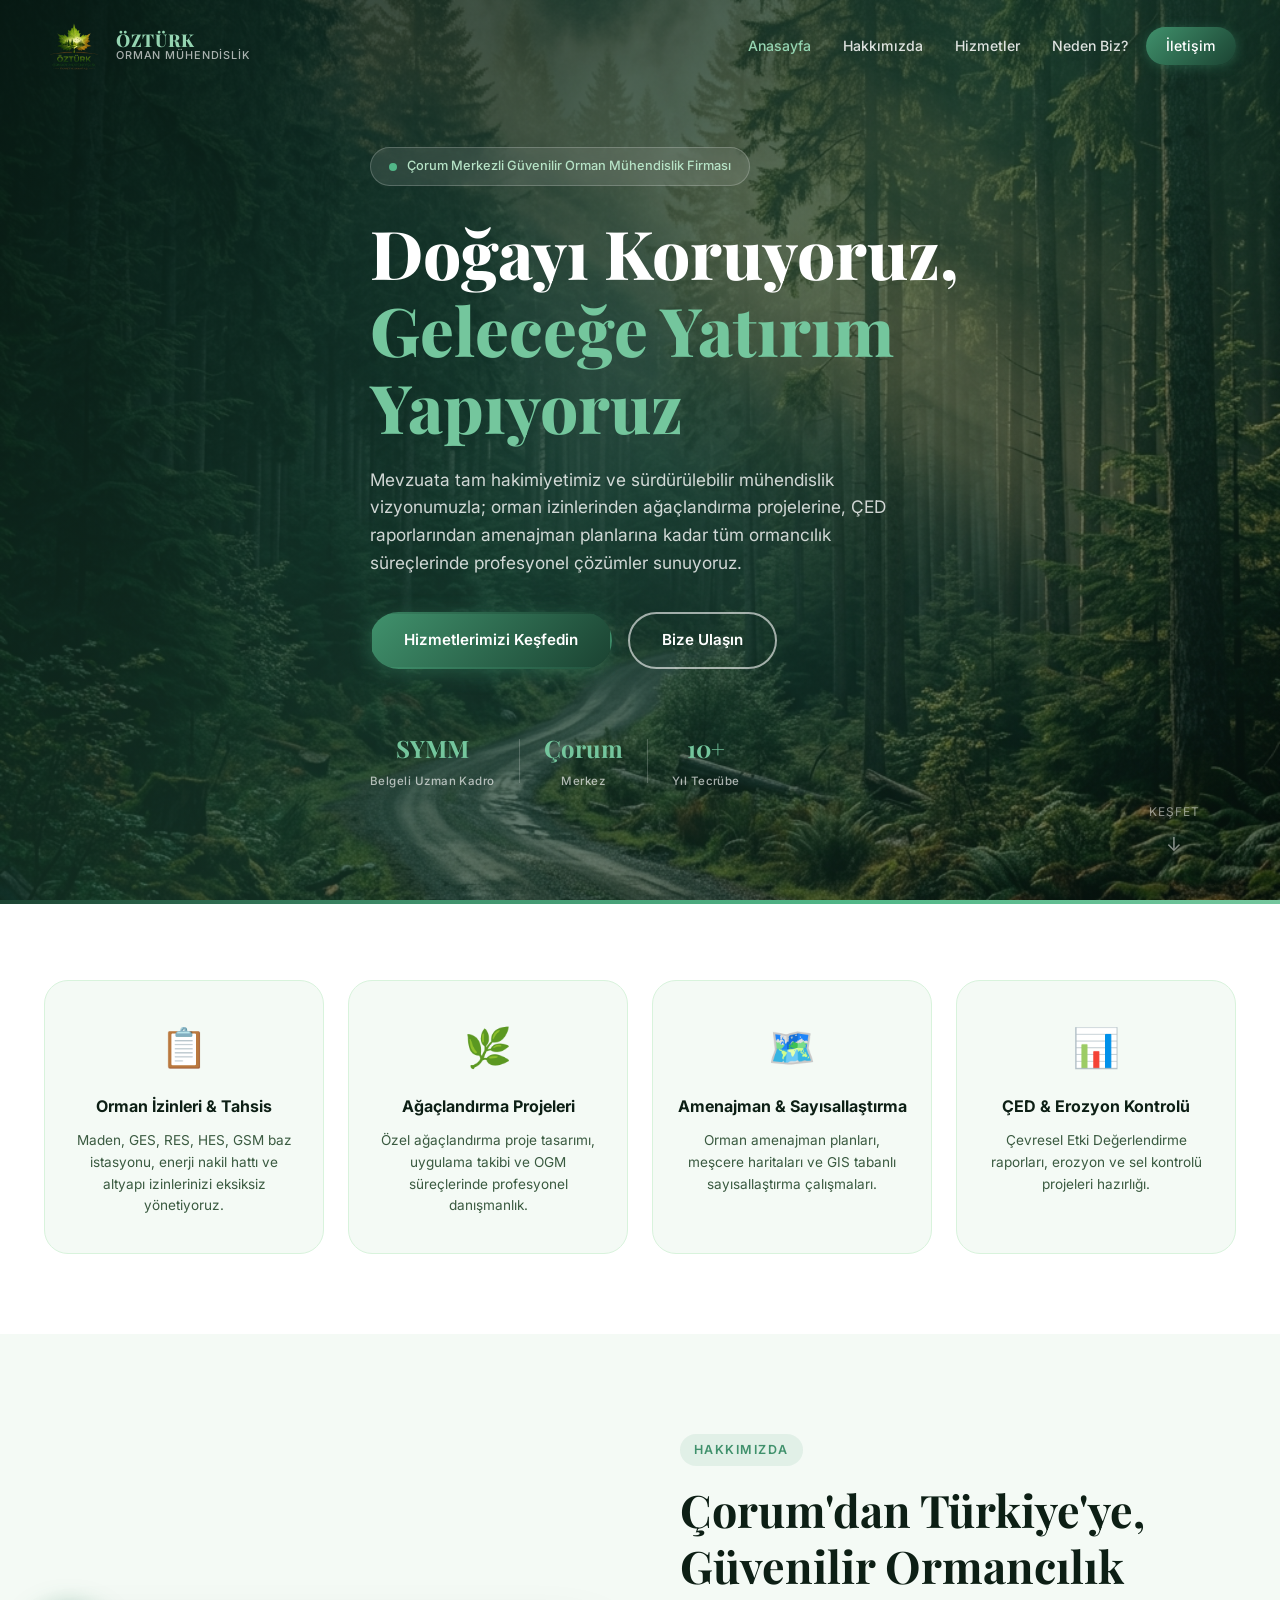
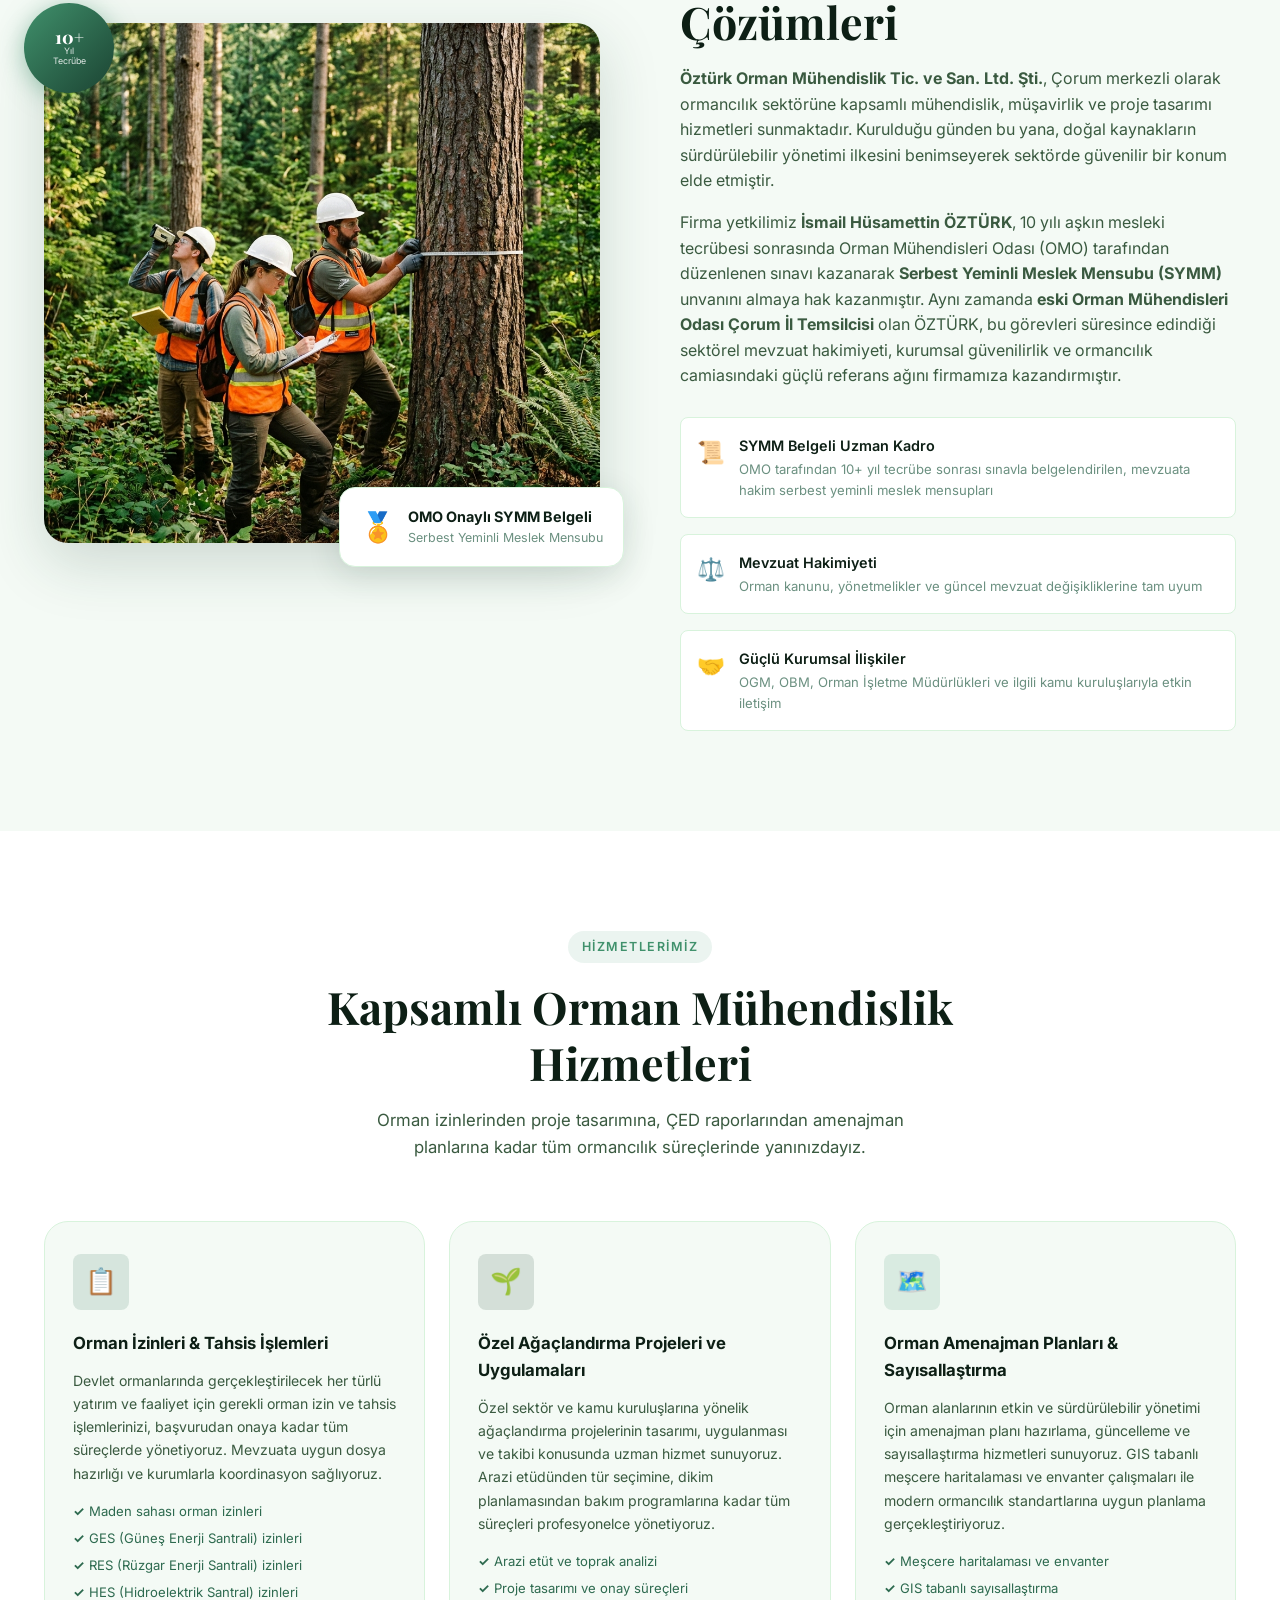
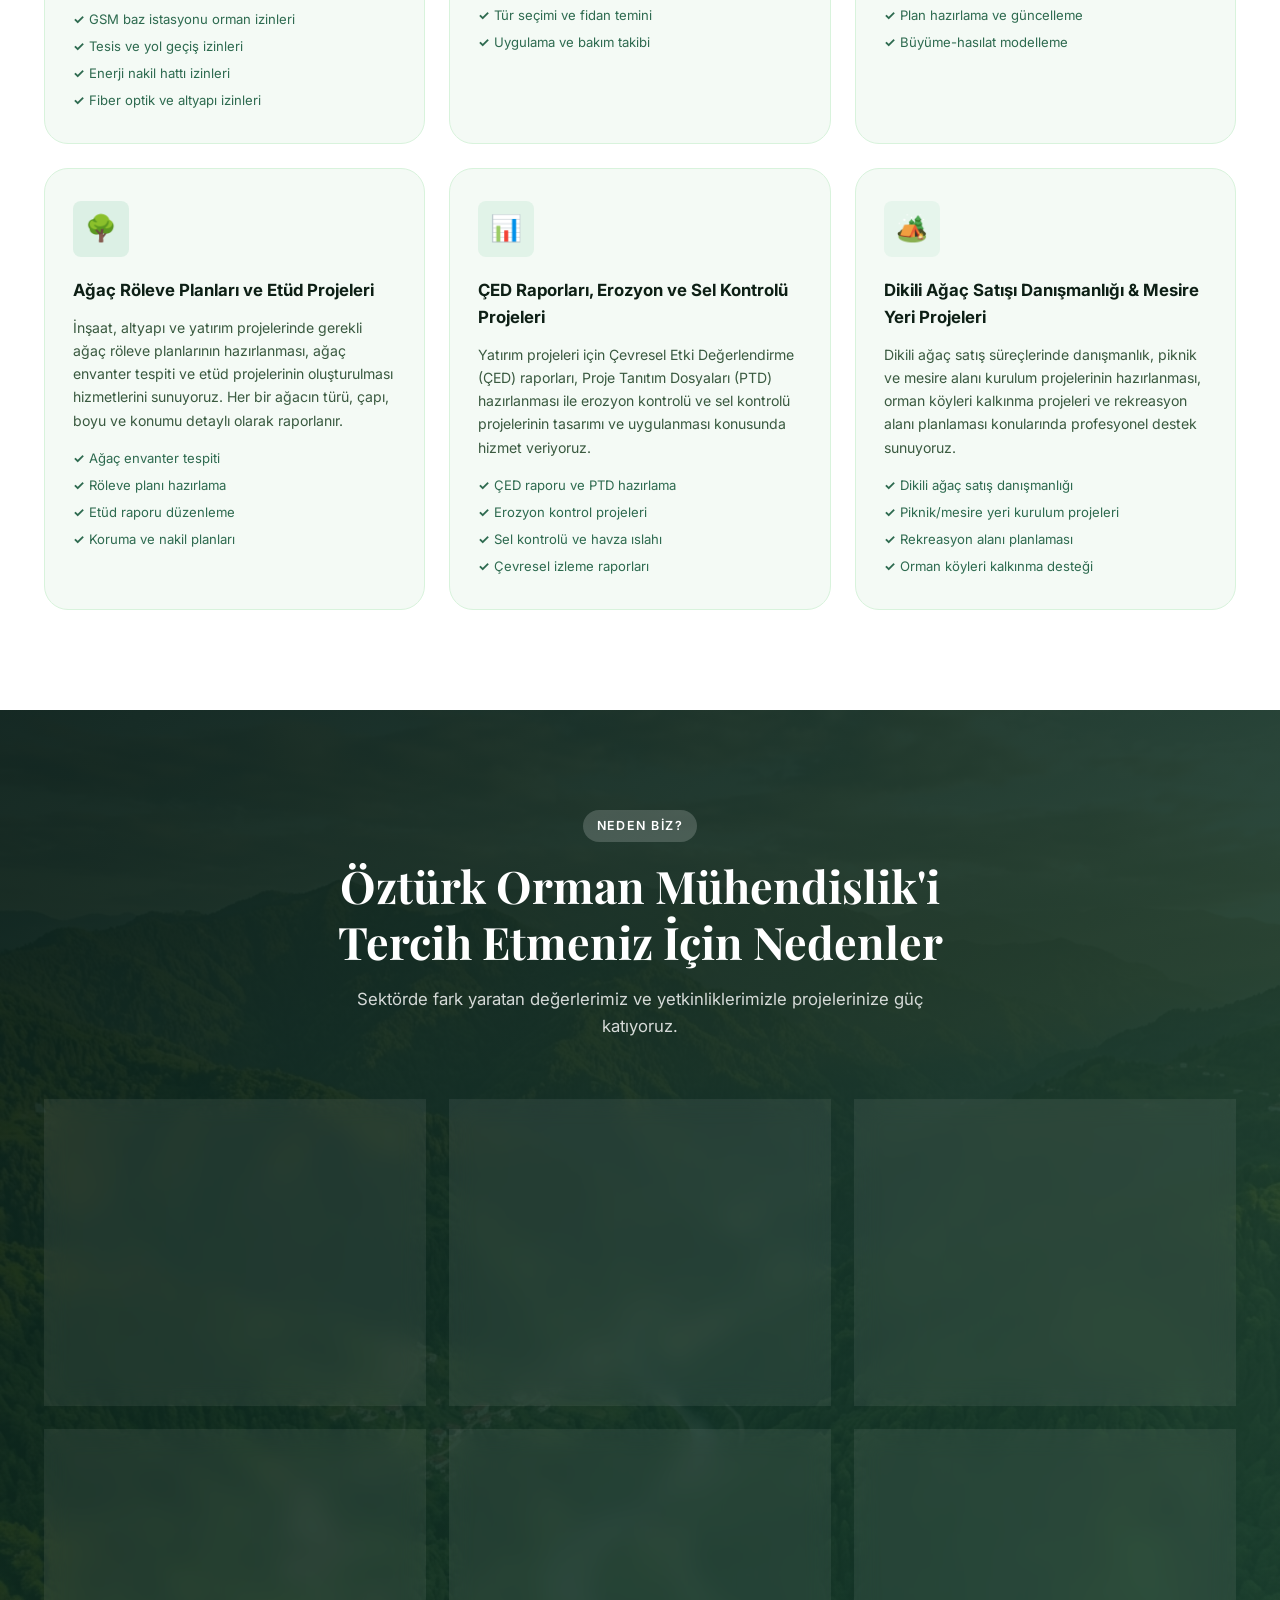
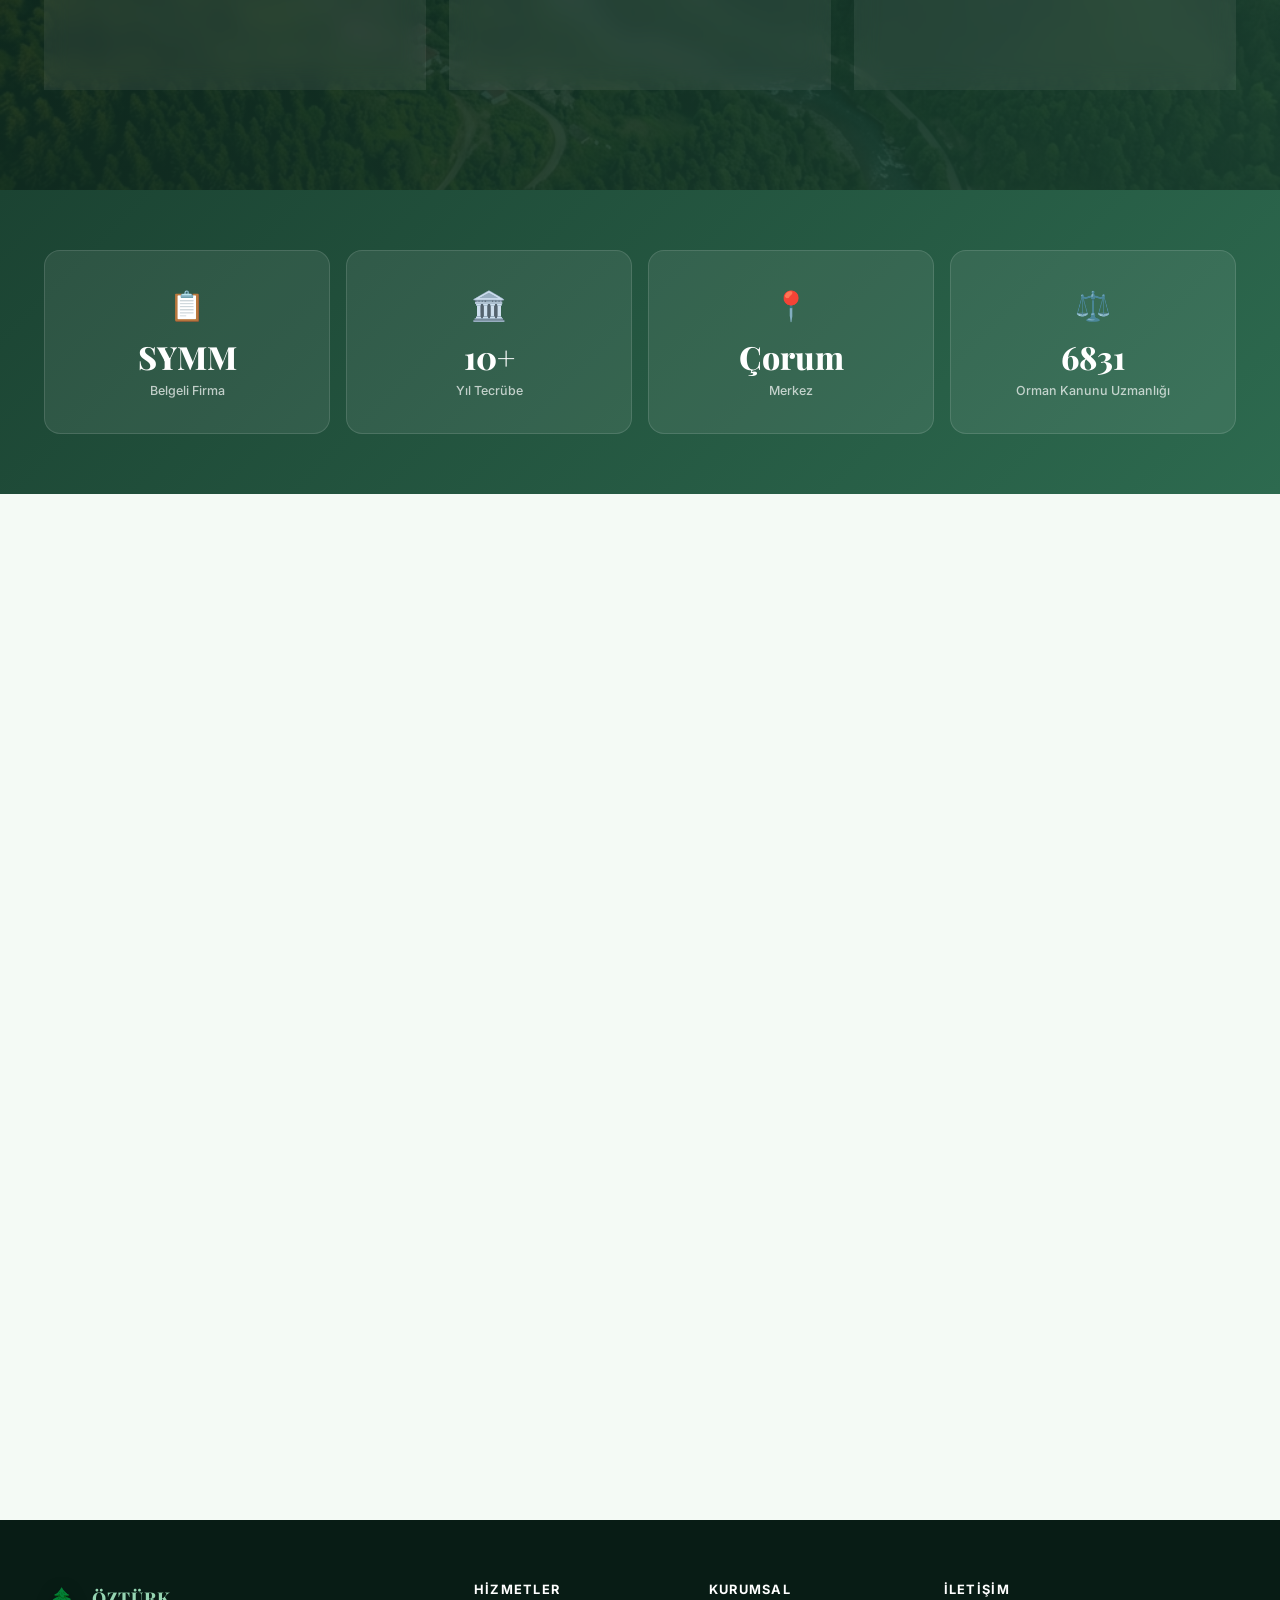
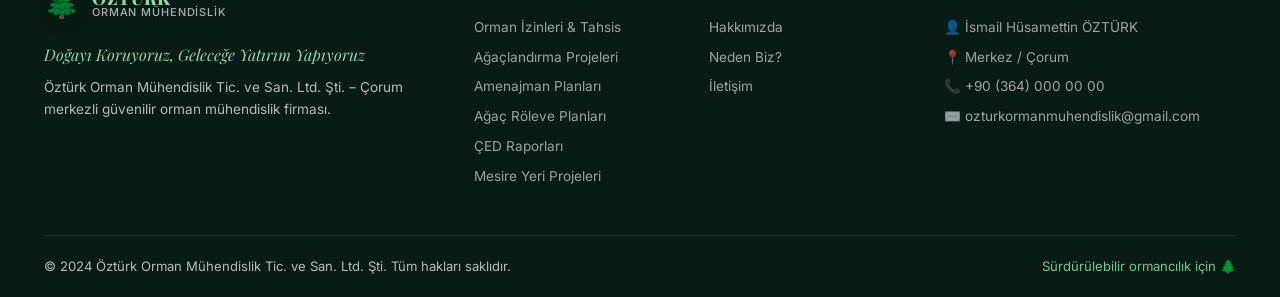
==== commit f9f132de: "Add files via upload" ====
--- a/index.html
+++ b/index.html
@@ -6,7 +6,7 @@
   <meta name="viewport" content="width=device-width, initial-scale=1.0" />
   <title>Öztürk Orman Mühendislik | Çorum – Orman İzinleri, Proje & Müşavirlik</title>
   <meta name="description"
-    content="Öztürk Orman Mühendislik Tic. ve San. Ltd. Şti. – Çorum merkezli, SMM belgeli uzman kadrosuyla orman izinleri, ağaçlandırma projeleri, amenajman planları, ÇED raporları ve müşavirlik hizmetleri sunan güvenilir orman mühendislik firması." />
+    content="Öztürk Orman Mühendislik Tic. ve San. Ltd. Şti. – Çorum merkezli, SYMM belgeli uzman kadrosuyla orman izinleri, ağaçlandırma projeleri, amenajman planları, ÇED raporları ve müşavirlik hizmetleri sunan güvenilir orman mühendislik firması." />
   <meta name="keywords"
     content="orman mühendislik, orman izinleri, ağaçlandırma, amenajman planı, ÇED raporu, Çorum, GES izni, RES izni, maden izni, orman müşavirlik" />
   <link rel="preconnect" href="https://fonts.googleapis.com" />
@@ -14,6 +14,7 @@
   <link
     href="https://fonts.googleapis.com/css2?family=Inter:wght@300;400;500;600;700&family=Playfair+Display:wght@600;700;800&display=swap"
     rel="stylesheet" />
+  <link rel="icon" type="image/png" sizes="64x64" href="logo4.png" />
   <link rel="stylesheet" href="style.css" />
 </head>
 
@@ -23,7 +24,7 @@
   <header class="navbar" id="navbar">
     <div class="nav-container">
       <a href="#hero" class="logo">
-        <div class="logo-icon">🌲</div>
+        <img src="logo2.png" style="width: 60px; height: 60px;" alt="Öztürk Orman Mühendislik Logo">
         <div class="logo-text">
           <span class="logo-main">ÖZTÜRK</span>
           <span class="logo-sub">Orman Mühendislik</span>
@@ -58,7 +59,8 @@
         <span class="hero-accent">Geleceğe Yatırım Yapıyoruz</span>
       </h1>
       <p class="hero-desc">
-        Mevzuata tam hakimiyetimiz ve sürdürülebilir mühendislik vizyonumuzla; orman izinlerinden ağaçlandırma projelerine, 
+        Mevzuata tam hakimiyetimiz ve sürdürülebilir mühendislik vizyonumuzla; orman izinlerinden ağaçlandırma
+        projelerine,
         ÇED raporlarından amenajman planlarına kadar tüm ormancılık süreçlerinde profesyonel çözümler sunuyoruz.
       </p>
       <div class="hero-actions">
@@ -67,7 +69,7 @@
       </div>
       <div class="hero-stats">
         <div class="hstat">
-          <span class="hstat-num">SMM</span>
+          <span class="hstat-num">SYMM</span>
           <span class="hstat-label">Belgeli Uzman Kadro</span>
         </div>
         <div class="hstat-divider"></div>
@@ -77,8 +79,8 @@
         </div>
         <div class="hstat-divider"></div>
         <div class="hstat">
-          <span class="hstat-num">OMO</span>
-          <span class="hstat-label">İl Temsilcisi</span>
+          <span class="hstat-num">10+</span>
+          <span class="hstat-label">Yıl Tecrübe</span>
         </div>
       </div>
     </div>
@@ -113,7 +115,8 @@
         <div class="highlight-card" id="hl-4">
           <div class="highlight-icon">📊</div>
           <h3 class="highlight-title">ÇED & Erozyon Kontrolü</h3>
-          <p class="highlight-desc">Çevresel Etki Değerlendirme raporları, erozyon ve sel kontrolü projeleri hazırlığı.</p>
+          <p class="highlight-desc">Çevresel Etki Değerlendirme raporları, erozyon ve sel kontrolü projeleri hazırlığı.
+          </p>
         </div>
       </div>
     </div>
@@ -128,13 +131,13 @@
           <div class="about-badge-card">
             <div class="abc-icon">🏅</div>
             <div>
-              <div class="abc-title">OGM Onaylı SMM Belgeli</div>
-              <div class="abc-sub">Serbest Orman Mühendisi</div>
+              <div class="abc-title">OMO Onaylı SYMM Belgeli</div>
+              <div class="abc-sub">Serbest Yeminli Meslek Mensubu</div>
             </div>
           </div>
           <div class="about-exp-circle">
-            <span class="exp-num">OMO</span>
-            <span class="exp-text">İl<br />Temsilcisi</span>
+            <span class="exp-num">10+</span>
+            <span class="exp-text">Yıl<br />Tecrübe</span>
           </div>
         </div>
         <div class="about-content">
@@ -146,17 +149,20 @@
             doğal kaynakların sürdürülebilir yönetimi ilkesini benimseyerek sektörde güvenilir bir konum elde etmiştir.
           </p>
           <p class="about-desc">
-            Firma yetkilimiz <strong>İ. Hüsamettin ÖZTÜRK</strong>, Serbest Orman Mühendisi (SMM) belgesiyle faaliyet
-            göstermekte olup aynı zamanda <strong>Orman Mühendisleri Odası Çorum İl Temsilcisi</strong> görevini
-            yürütmektedir. Bu pozisyon, firmamıza sektörel mevzuat hakimiyeti, kurumsal güvenilirlik ve ormancılık
-            camiasında güçlü bir referans ağı kazandırmaktadır.
+            Firma yetkilimiz <strong>İsmail Hüsamettin ÖZTÜRK</strong>, 10 yılı aşkın mesleki tecrübesi sonrasında
+            Orman Mühendisleri Odası (OMO) tarafından düzenlenen sınavı kazanarak <strong>Serbest Yeminli Meslek
+              Mensubu (SYMM)</strong> unvanını almaya hak kazanmıştır. Aynı zamanda <strong>eski Orman Mühendisleri
+              Odası Çorum
+              İl Temsilcisi</strong> olan ÖZTÜRK, bu görevleri süresince edindiği sektörel mevzuat hakimiyeti,
+            kurumsal güvenilirlik ve ormancılık camiasındaki güçlü referans ağını firmamıza kazandırmıştır.
           </p>
           <div class="about-features">
             <div class="feat-item">
               <div class="feat-icon">📜</div>
               <div>
-                <div class="feat-title">SMM Belgeli Uzman Kadro</div>
-                <div class="feat-desc">OGM ve ilgili kurumlardan onaylı, mevzuata hakim serbest orman mühendisleri</div>
+                <div class="feat-title">SYMM Belgeli Uzman Kadro</div>
+                <div class="feat-desc">OMO tarafından 10+ yıl tecrübe sonrası sınavla belgelendirilen, mevzuata hakim
+                  serbest yeminli meslek mensupları</div>
               </div>
             </div>
             <div class="feat-item">
@@ -194,7 +200,8 @@
         <div class="service-card" id="serv-1">
           <div class="service-icon-wrap" style="--c:#2d6a4f">📋</div>
           <h3 class="service-title">Orman İzinleri & Tahsis İşlemleri</h3>
-          <p class="service-desc">Devlet ormanlarında gerçekleştirilecek her türlü yatırım ve faaliyet için gerekli orman
+          <p class="service-desc">Devlet ormanlarında gerçekleştirilecek her türlü yatırım ve faaliyet için gerekli
+            orman
             izin ve tahsis işlemlerinizi, başvurudan onaya kadar tüm süreçlerde yönetiyoruz. Mevzuata uygun dosya
             hazırlığı ve kurumlarla koordinasyon sağlıyoruz.</p>
           <ul class="service-list">
@@ -299,9 +306,10 @@
       <div class="why-us-grid">
         <div class="why-card" id="why-1">
           <div class="why-icon">📜</div>
-          <h3 class="why-title">SMM Belgeli Uzman Kadro</h3>
-          <p class="why-desc">Serbest Müşavir Mühendis (SMM) belgesine sahip, OGM nezdinde yetkilendirilmiş uzman orman
-            mühendislerimizle projelerinizi yasal çerçevede yürütüyoruz.</p>
+          <h3 class="why-title">SYMM Belgeli Uzman Kadro</h3>
+          <p class="why-desc">Orman Mühendisleri Odası tarafından 10+ yıl tecrübe sonrası sınavla verilen Serbest
+            Yeminli Meslek Mensupluğu (SYMM) belgesine sahip uzman kadromuzla projelerinizi yasal çerçevede yürütüyoruz.
+          </p>
         </div>
         <div class="why-card" id="why-2">
           <div class="why-icon">⚖️</div>
@@ -311,9 +319,9 @@
         </div>
         <div class="why-card" id="why-3">
           <div class="why-icon">🏛️</div>
-          <h3 class="why-title">OMO İl Temsilcisi Güvencesi</h3>
-          <p class="why-desc">Firma yetkilimizin Orman Mühendisleri Odası Çorum İl Temsilcisi olması, sektörel
-            güvenilirliğimizin ve kurumsal bağlarımızın en güçlü göstergesidir.</p>
+          <h3 class="why-title">Köklü Sektör Tecrübesi</h3>
+          <p class="why-desc">Firma yetkilimizin eski Orman Mühendisleri Odası Çorum İl Temsilcisi olarak edindiği
+            sektörel birikim ve kurumsal bağlar, projelerinize güvenilirlik katmaktadır.</p>
         </div>
         <div class="why-card" id="why-4">
           <div class="why-icon">🤝</div>
@@ -343,13 +351,13 @@
       <div class="stats-grid">
         <div class="stat-card" id="stat-1">
           <div class="stat-icon">📋</div>
-          <div class="stat-num" data-target="0">SMM</div>
+          <div class="stat-num" data-target="0">SYMM</div>
           <div class="stat-label">Belgeli Firma</div>
         </div>
         <div class="stat-card" id="stat-2">
           <div class="stat-icon">🏛️</div>
-          <div class="stat-num" data-target="0">OMO</div>
-          <div class="stat-label">İl Temsilcisi</div>
+          <div class="stat-num" data-target="0">10+</div>
+          <div class="stat-label">Yıl Tecrübe</div>
         </div>
         <div class="stat-card" id="stat-3">
           <div class="stat-icon">📍</div>
@@ -379,9 +387,11 @@
               <div class="ci-icon">👤</div>
               <div>
                 <div class="ci-title">Firma Yetkilisi</div>
-                <div class="ci-value">İ. Hüsamettin ÖZTÜRK<br />
-                  <small style="color:var(--text-muted);">Serbest Orman Mühendisi & OMO Çorum İl
-                    Temsilcisi</small></div>
+                <div class="ci-value">İsmail Hüsamettin ÖZTÜRK<br />
+                  <small style="color:var(--text-muted);">SYMM Belgeli Serbest Yeminli Meslek Mensubu · Eski OMO Çorum
+                    İl
+                    Temsilcisi</small>
+                </div>
               </div>
             </div>
             <div class="ci-item" id="ci-address">
@@ -390,7 +400,8 @@
                 <div class="ci-title">Adres</div>
                 <div class="ci-value">Merkez / Çorum<br />
                   <small style="color:var(--text-muted);">Kubbeli Cami ve Yazı Çarşı duraklarına yakın merkezi
-                    konum</small></div>
+                    konum</small>
+                </div>
               </div>
             </div>
             <div class="ci-item" id="ci-phone">
@@ -404,7 +415,7 @@
               <div class="ci-icon">✉️</div>
               <div>
                 <div class="ci-title">E-posta</div>
-                <div class="ci-value">info@ozturkorman.com.tr</div>
+                <div class="ci-value">ozturkormanmuhendislik@gmail.com</div>
               </div>
             </div>
             <div class="ci-item" id="ci-hours">
@@ -417,25 +428,25 @@
           </div>
         </div>
         <div class="contact-form-wrap">
-          <form class="contact-form" id="contactForm">
+          <form class="contact-form" id="contactForm" action="mail-gonder.php" method="POST">
             <h3 class="form-title">Bize Yazın</h3>
             <div class="form-group">
               <label for="fullname">Ad Soyad</label>
-              <input type="text" id="fullname" placeholder="Adınız Soyadınız" required />
+              <input type="text" id="fullname" name="fullname" placeholder="Adınız Soyadınız" required />
             </div>
             <div class="form-row">
               <div class="form-group">
                 <label for="phone">Telefon</label>
-                <input type="tel" id="phone" placeholder="05XX XXX XX XX" required />
+                <input type="tel" id="phone" name="phone" placeholder="05XX XXX XX XX" required />
               </div>
               <div class="form-group">
                 <label for="email">E-posta</label>
-                <input type="email" id="email" placeholder="ornek@email.com" required />
+                <input type="email" id="email" name="email" placeholder="ornek@email.com" required />
               </div>
             </div>
             <div class="form-group">
               <label for="subject">Hizmet Konusu</label>
-              <select id="subject">
+              <select id="subject" name="subject">
                 <option value="">Hizmet seçin...</option>
                 <option>Orman İzinleri & Tahsis İşlemleri</option>
                 <option>Özel Ağaçlandırma Projeleri</option>
@@ -449,12 +460,13 @@
             </div>
             <div class="form-group">
               <label for="message">Mesajınız</label>
-              <textarea id="message" rows="5" placeholder="Projeniz hakkında kısa bilgi veriniz..."></textarea>
+              <textarea id="message" name="message" rows="5"
+                placeholder="Projeniz hakkında kısa bilgi veriniz..."></textarea>
             </div>
             <button type="submit" class="btn btn-primary btn-full" id="submitBtn">
               Mesajı Gönder →
             </button>
-            <div class="form-success" id="formSuccess">
+            <div class="form-success" id="formSuccess" style="display:none;">
               ✅ Mesajınız alındı! En kısa sürede dönüş yapacağız.
             </div>
           </form>
@@ -501,10 +513,10 @@
         <div class="footer-col">
           <h4 class="footer-heading">İletişim</h4>
           <ul class="footer-links">
-            <li>👤 İ. Hüsamettin ÖZTÜRK</li>
+            <li>👤 İsmail Hüsamettin ÖZTÜRK</li>
             <li>📍 Merkez / Çorum</li>
             <li>📞 +90 (364) 000 00 00</li>
-            <li>✉️ info@ozturkorman.com.tr</li>
+            <li>✉️ ozturkormanmuhendislik@gmail.com</li>
           </ul>
         </div>
       </div>
--- a/style.css
+++ b/style.css
@@ -320,7 +320,7 @@
   font-size: 1.08rem;
   color: rgba(255,255,255,.8);
   margin-bottom: 36px;
-  max-width: 520px;
+  max-width: 560px;
   animation: fadeUp .8s .35s ease both;
 }
 .hero-actions {
@@ -340,12 +340,12 @@
 .hstat-num {
   display: block;
   font-family: 'Playfair Display', serif;
-  font-size: 1.8rem;
+  font-size: 1.5rem;
   font-weight: 700;
   color: var(--green-soft);
 }
 .hstat-label {
-  font-size: .75rem;
+  font-size: .72rem;
   color: rgba(255,255,255,.65);
   font-weight: 500;
   letter-spacing: .04em;
@@ -383,6 +383,72 @@
   to   { opacity: 1; transform: translateY(0); }
 }
 
+/* ── HIGHLIGHTS (Öne Çıkan Hizmetler) ── */
+.highlights {
+  padding: 80px 0;
+  background: var(--bg-white);
+  position: relative;
+}
+.highlights::before {
+  content: '';
+  position: absolute;
+  top: 0;
+  left: 0;
+  right: 0;
+  height: 4px;
+  background: linear-gradient(90deg, var(--green-dark), var(--green-base), var(--green-light), var(--green-soft));
+}
+.highlights-grid {
+  display: grid;
+  grid-template-columns: repeat(4, 1fr);
+  gap: 24px;
+}
+.highlight-card {
+  text-align: center;
+  padding: 36px 24px;
+  background: var(--bg-light);
+  border: 1px solid var(--green-mist);
+  border-radius: var(--radius-lg);
+  transition: var(--transition);
+  position: relative;
+  overflow: hidden;
+}
+.highlight-card::after {
+  content: '';
+  position: absolute;
+  bottom: 0;
+  left: 0;
+  width: 100%;
+  height: 3px;
+  background: linear-gradient(90deg, var(--green-base), var(--green-light));
+  transform: scaleX(0);
+  transform-origin: left;
+  transition: var(--transition);
+}
+.highlight-card:hover {
+  transform: translateY(-8px);
+  box-shadow: var(--shadow-md);
+  border-color: var(--green-pale);
+}
+.highlight-card:hover::after {
+  transform: scaleX(1);
+}
+.highlight-icon {
+  font-size: 2.4rem;
+  margin-bottom: 16px;
+}
+.highlight-title {
+  font-size: 1rem;
+  font-weight: 700;
+  color: var(--text-primary);
+  margin-bottom: 10px;
+}
+.highlight-desc {
+  font-size: .85rem;
+  color: var(--text-secondary);
+  line-height: 1.6;
+}
+
 /* ── ABOUT ── */
 .about {
   padding: 100px 0;
@@ -434,8 +500,8 @@
   color: #fff;
   box-shadow: 0 4px 24px rgba(64,145,108,.5);
 }
-.exp-num  { font-family: 'Playfair Display', serif; font-size: 1.5rem; font-weight: 800; line-height: 1; }
-.exp-text { font-size: .6rem; text-align: center; opacity: .85; line-height: 1.2; }
+.exp-num  { font-family: 'Playfair Display', serif; font-size: 1.1rem; font-weight: 800; line-height: 1; }
+.exp-text { font-size: .55rem; text-align: center; opacity: .85; line-height: 1.2; }
 .about-desc {
   color: var(--text-secondary);
   margin-bottom: 16px;
@@ -524,133 +590,69 @@
   font-weight: 700;
 }
 
-/* ── PROJECTS ── */
-.projects {
-  padding: 100px 0;
-  background: var(--green-darkest);
-}
-.projects .section-title,
-.projects .section-tag { color: #fff; }
-.projects .section-tag { background: rgba(255,255,255,.1); color: var(--green-pale); }
-.projects-grid {
-  display: grid;
-  grid-template-columns: repeat(3, 1fr);
-  grid-template-rows: auto auto;
-  gap: 24px;
-}
-.project-card.big { grid-column: 1 / 3; }
-.project-card {
-  border-radius: var(--radius-lg);
-  overflow: hidden;
-  background: rgba(255,255,255,.04);
-  border: 1px solid rgba(255,255,255,.08);
-  transition: var(--transition);
-  display: flex;
-  flex-direction: column;
-}
-.project-card:hover {
-  transform: translateY(-6px);
-  border-color: rgba(255,255,255,.16);
-  box-shadow: 0 20px 60px rgba(0,0,0,.4);
-}
-.proj-img-wrap {
-  position: relative;
-  height: 220px;
-  flex-shrink: 0;
-}
-.project-card.big .proj-img-wrap { height: 300px; }
-.proj-img { width: 100%; height: 100%; transition: transform .6s ease; }
-.project-card:hover .proj-img { transform: scale(1.05); }
-.proj-overlay {
-  position: absolute;
-  inset: 0;
-  background: linear-gradient(180deg, transparent 50%, rgba(8,28,21,.9) 100%);
-}
-.proj-content { padding: 24px; flex: 1; display: flex; flex-direction: column; }
-.proj-tag {
-  display: inline-block;
-  font-size: .72rem;
-  font-weight: 700;
-  letter-spacing: .08em;
-  text-transform: uppercase;
-  color: var(--tc);
-  background: color-mix(in srgb, var(--tc) 15%, transparent);
-  padding: 4px 12px;
-  border-radius: 100px;
-  margin-bottom: 12px;
-  width: fit-content;
-}
-.proj-title { font-size: 1rem; font-weight: 700; color: #fff; margin-bottom: 10px; }
-.project-card.big .proj-title { font-size: 1.15rem; }
-.proj-desc { font-size: .85rem; color: rgba(255,255,255,.65); line-height: 1.65; margin-bottom: 16px; flex: 1; }
-.proj-meta { display: flex; flex-wrap: wrap; gap: 12px; margin-bottom: 16px; }
-.pmeta-item { font-size: .78rem; color: rgba(255,255,255,.5); display: flex; align-items: center; gap: 4px; }
-.pmeta-item span { color: rgba(255,255,255,.75); }
-.proj-status {
-  display: inline-flex;
-  align-items: center;
-  gap: 6px;
-  font-size: .78rem;
-  font-weight: 600;
-  padding: 6px 14px;
-  border-radius: 100px;
-  width: fit-content;
-}
-.proj-status.done    { background: rgba(82,183,136,.15); color: var(--green-soft); }
-.proj-status.ongoing { background: rgba(244,162,97,.15); color: #f4a261; }
-
-/* ── REGIONS ── */
-.regions {
+/* ── WHY US (Neden Biz?) ── */
+.why-us {
   position: relative;
   padding: 100px 0;
   overflow: hidden;
 }
-.regions-bg {
+.why-us-bg {
   position: absolute;
   inset: 0;
 }
-.regions-bg-img { width: 100%; height: 100%; object-fit: cover; }
-.regions-overlay {
+.why-us-bg-img { width: 100%; height: 100%; object-fit: cover; }
+.why-us-overlay {
   position: absolute;
   inset: 0;
-  background: linear-gradient(135deg, rgba(8,28,21,.93), rgba(27,67,50,.85));
-}
-.regions { position: relative; }
-.regions .container { position: relative; z-index: 2; }
-.regions-grid {
+  background: linear-gradient(135deg, rgba(8,28,21,.93), rgba(27,67,50,.88));
+}
+.why-us .container { position: relative; z-index: 2; }
+.why-us-grid {
   display: grid;
-  grid-template-columns: repeat(4, 1fr);
-  gap: 20px;
-}
-.region-card {
+  grid-template-columns: repeat(3, 1fr);
+  gap: 24px;
+}
+.why-card {
   background: rgba(255,255,255,.07);
   backdrop-filter: blur(12px);
   border: 1px solid rgba(255,255,255,.12);
-  border-radius: var(--radius-md);
-  padding: 24px 20px;
+  border-radius: var(--radius-lg);
+  padding: 36px 28px;
   text-align: center;
   transition: var(--transition);
   cursor: default;
 }
-.region-card:hover {
-  background: rgba(255,255,255,.12);
-  border-color: rgba(255,255,255,.25);
-  transform: translateY(-4px);
-  box-shadow: 0 12px 40px rgba(0,0,0,.3);
-}
-.region-icon { font-size: 2rem; margin-bottom: 12px; }
-.region-name { font-size: 1rem; font-weight: 700; color: #fff; margin-bottom: 6px; }
-.region-info { font-size: .75rem; color: var(--green-soft); font-weight: 600; margin-bottom: 10px; }
-.region-desc { font-size: .8rem; color: rgba(255,255,255,.6); line-height: 1.55; }
+.why-card:hover {
+  background: rgba(255,255,255,.14);
+  border-color: rgba(255,255,255,.28);
+  transform: translateY(-6px);
+  box-shadow: 0 16px 48px rgba(0,0,0,.35);
+}
+.why-icon {
+  font-size: 2.4rem;
+  margin-bottom: 16px;
+  display: inline-block;
+}
+.why-title {
+  font-size: 1.05rem;
+  font-weight: 700;
+  color: #fff;
+  margin-bottom: 12px;
+}
+.why-desc {
+  font-size: .88rem;
+  color: rgba(255,255,255,.7);
+  line-height: 1.65;
+}
 
 /* ── STATS ── */
 .stats {
-  padding: 80px 0;
+  padding: 60px 0;
   background: linear-gradient(135deg, var(--green-dark), var(--green-mid));
 }
 .stats-grid {
   display: grid;
-  grid-template-columns: repeat(6, 1fr);
+  grid-template-columns: repeat(4, 1fr);
   gap: 16px;
 }
 .stat-card {
@@ -668,7 +670,7 @@
 .stat-icon { font-size: 1.8rem; margin-bottom: 12px; }
 .stat-num {
   font-family: 'Playfair Display', serif;
-  font-size: 2.2rem;
+  font-size: 2rem;
   font-weight: 800;
   color: #fff;
   line-height: 1;
@@ -825,9 +827,10 @@
 
 /* ── RESPONSIVE ── */
 @media (max-width: 1024px) {
+  .highlights-grid { grid-template-columns: repeat(2, 1fr); }
   .services-grid { grid-template-columns: repeat(2, 1fr); }
-  .stats-grid    { grid-template-columns: repeat(3, 1fr); }
-  .regions-grid  { grid-template-columns: repeat(2, 1fr); }
+  .why-us-grid   { grid-template-columns: repeat(2, 1fr); }
+  .stats-grid    { grid-template-columns: repeat(2, 1fr); }
   .footer-grid   { grid-template-columns: 1fr 1fr; }
 }
 
@@ -856,10 +859,9 @@
   .about-badge-card { right: 0; bottom: -16px; }
   .about-exp-circle { left: 0; top: -16px; }
 
+  .highlights-grid   { grid-template-columns: 1fr 1fr; }
   .services-grid     { grid-template-columns: 1fr; }
-  .projects-grid     { grid-template-columns: 1fr; }
-  .project-card.big  { grid-column: 1; }
-  .regions-grid      { grid-template-columns: 1fr 1fr; }
+  .why-us-grid       { grid-template-columns: 1fr; }
   .stats-grid        { grid-template-columns: repeat(2, 1fr); }
   .contact-grid      { grid-template-columns: 1fr; }
   .footer-grid       { grid-template-columns: 1fr; }
@@ -868,9 +870,9 @@
 
 @media (max-width: 480px) {
   .hero-title { font-size: 2rem; }
-  .hero-stats { gap: 12px; }
-  .hstat-num  { font-size: 1.4rem; }
-  .regions-grid { grid-template-columns: 1fr; }
-  .stats-grid   { grid-template-columns: repeat(2, 1fr); }
+  .hero-stats { gap: 12px; flex-wrap: wrap; }
+  .hstat-num  { font-size: 1.2rem; }
+  .highlights-grid { grid-template-columns: 1fr; }
+  .stats-grid   { grid-template-columns: 1fr 1fr; }
   .form-row     { grid-template-columns: 1fr; }
 }
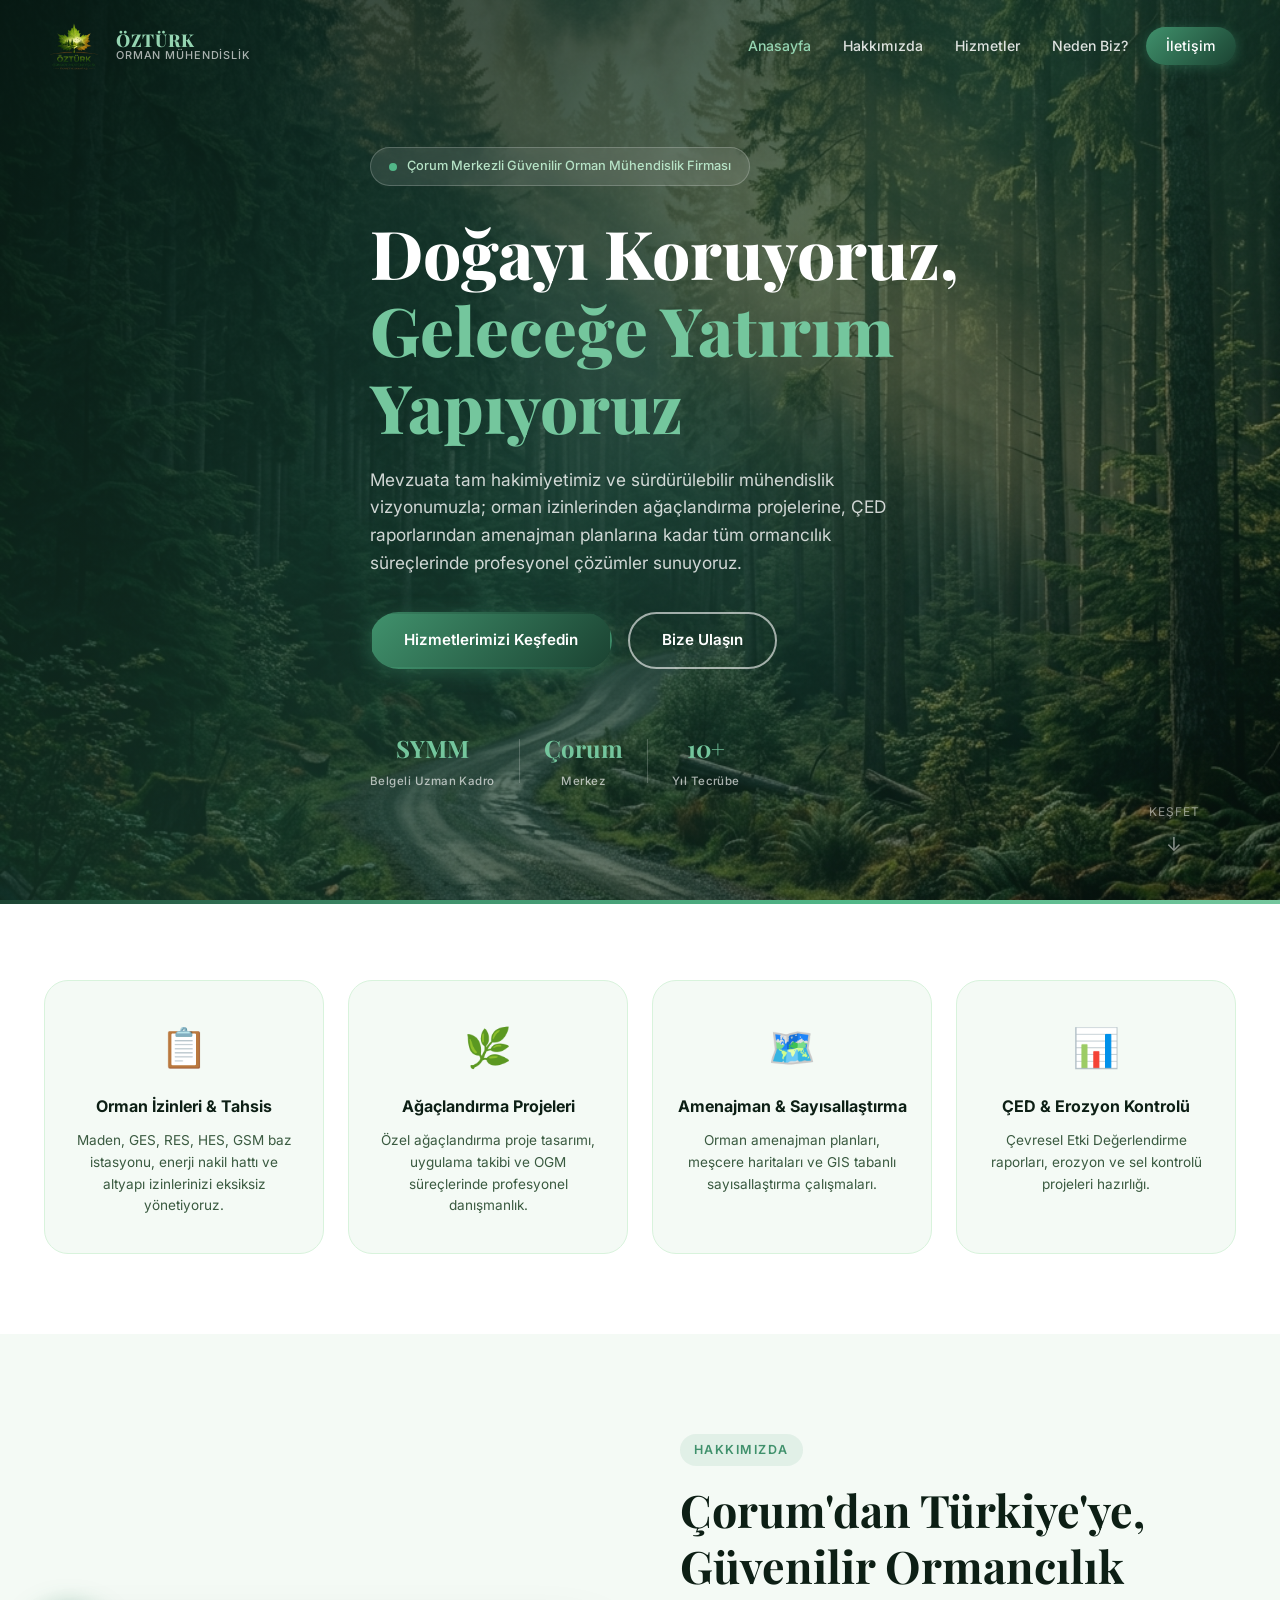
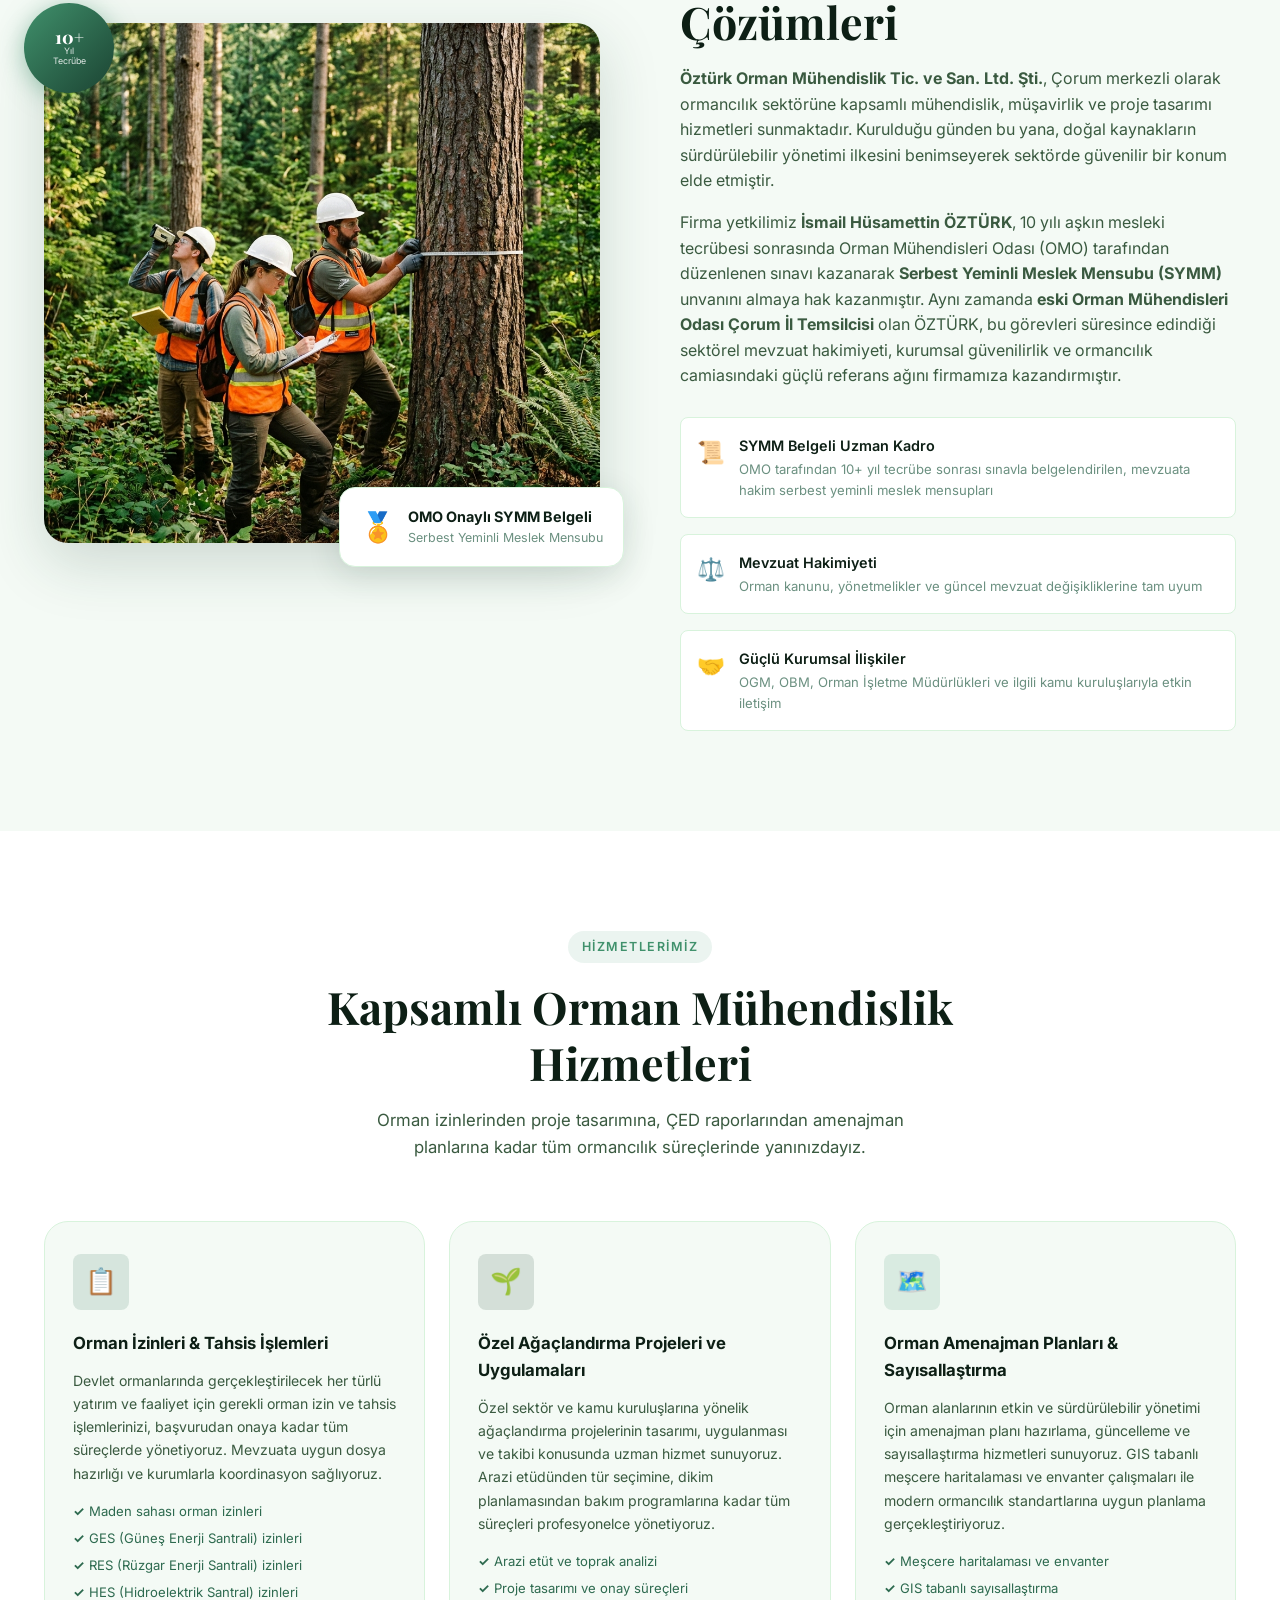
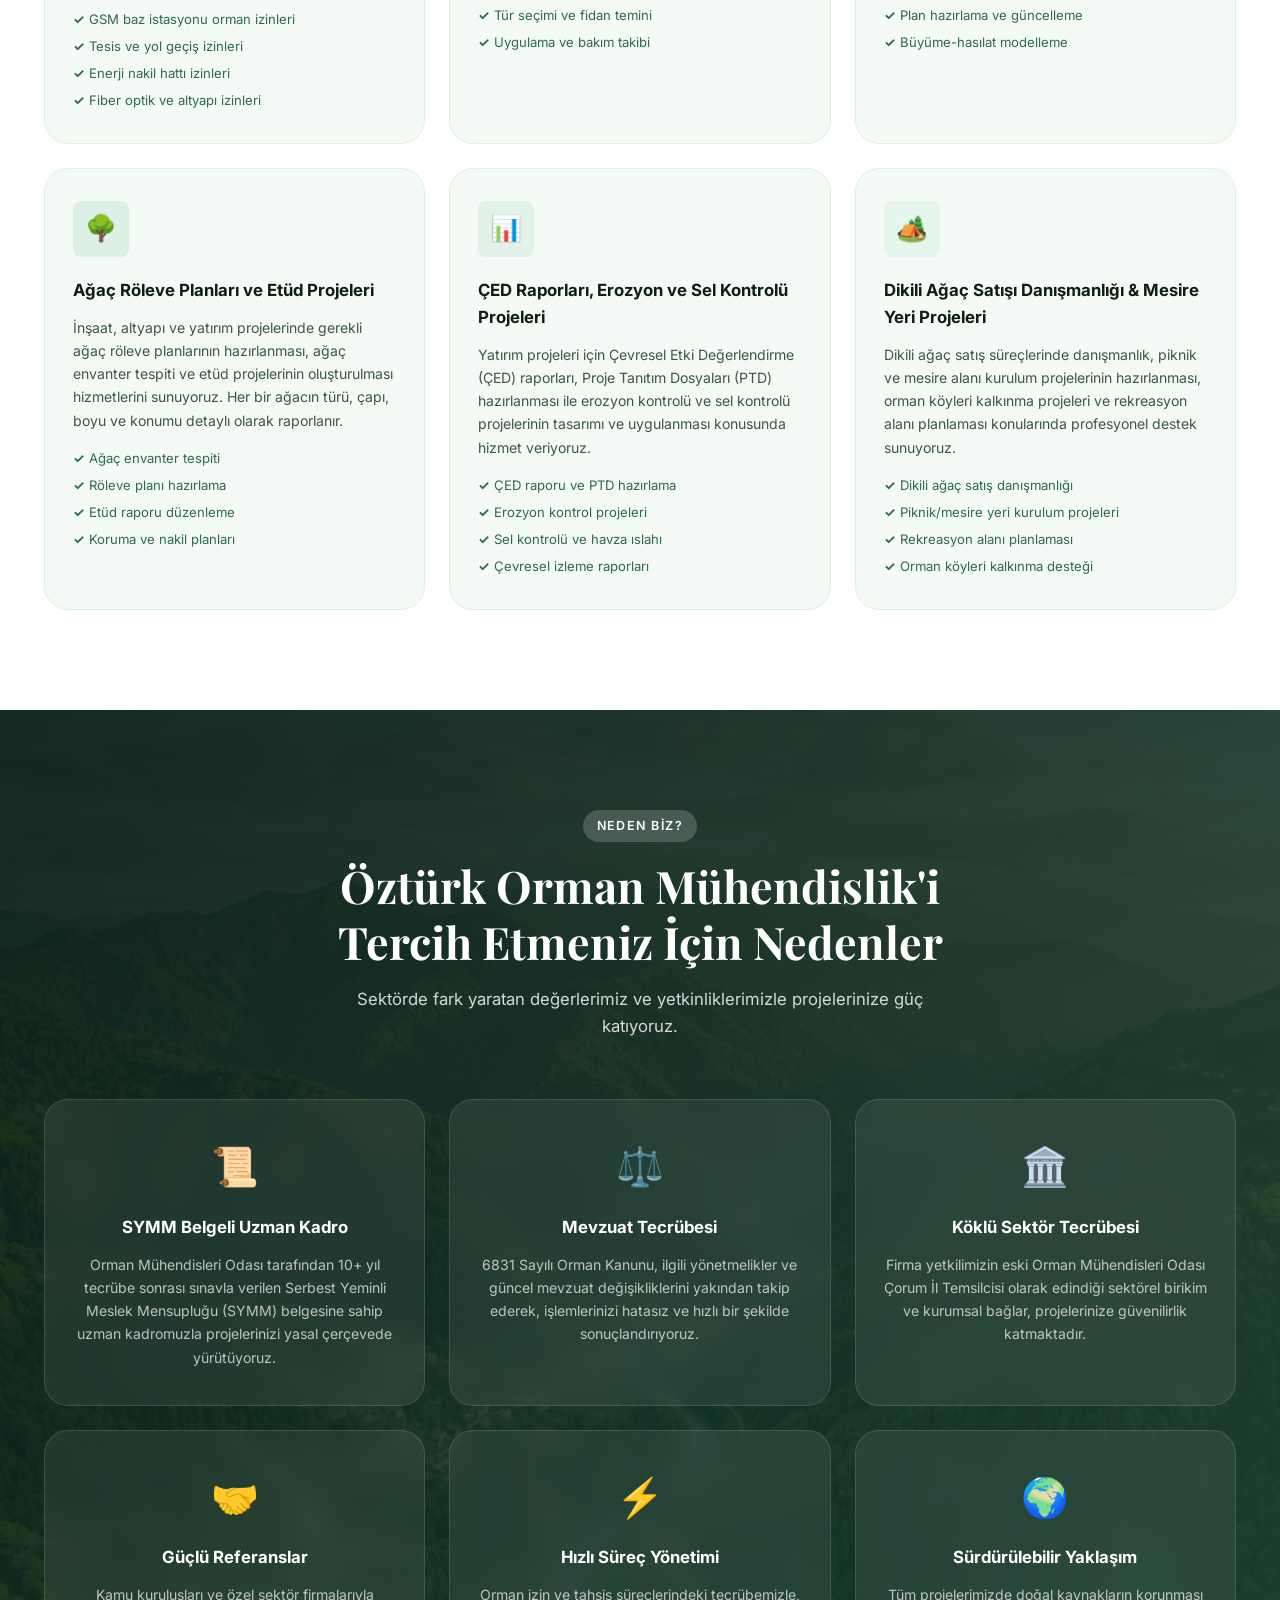
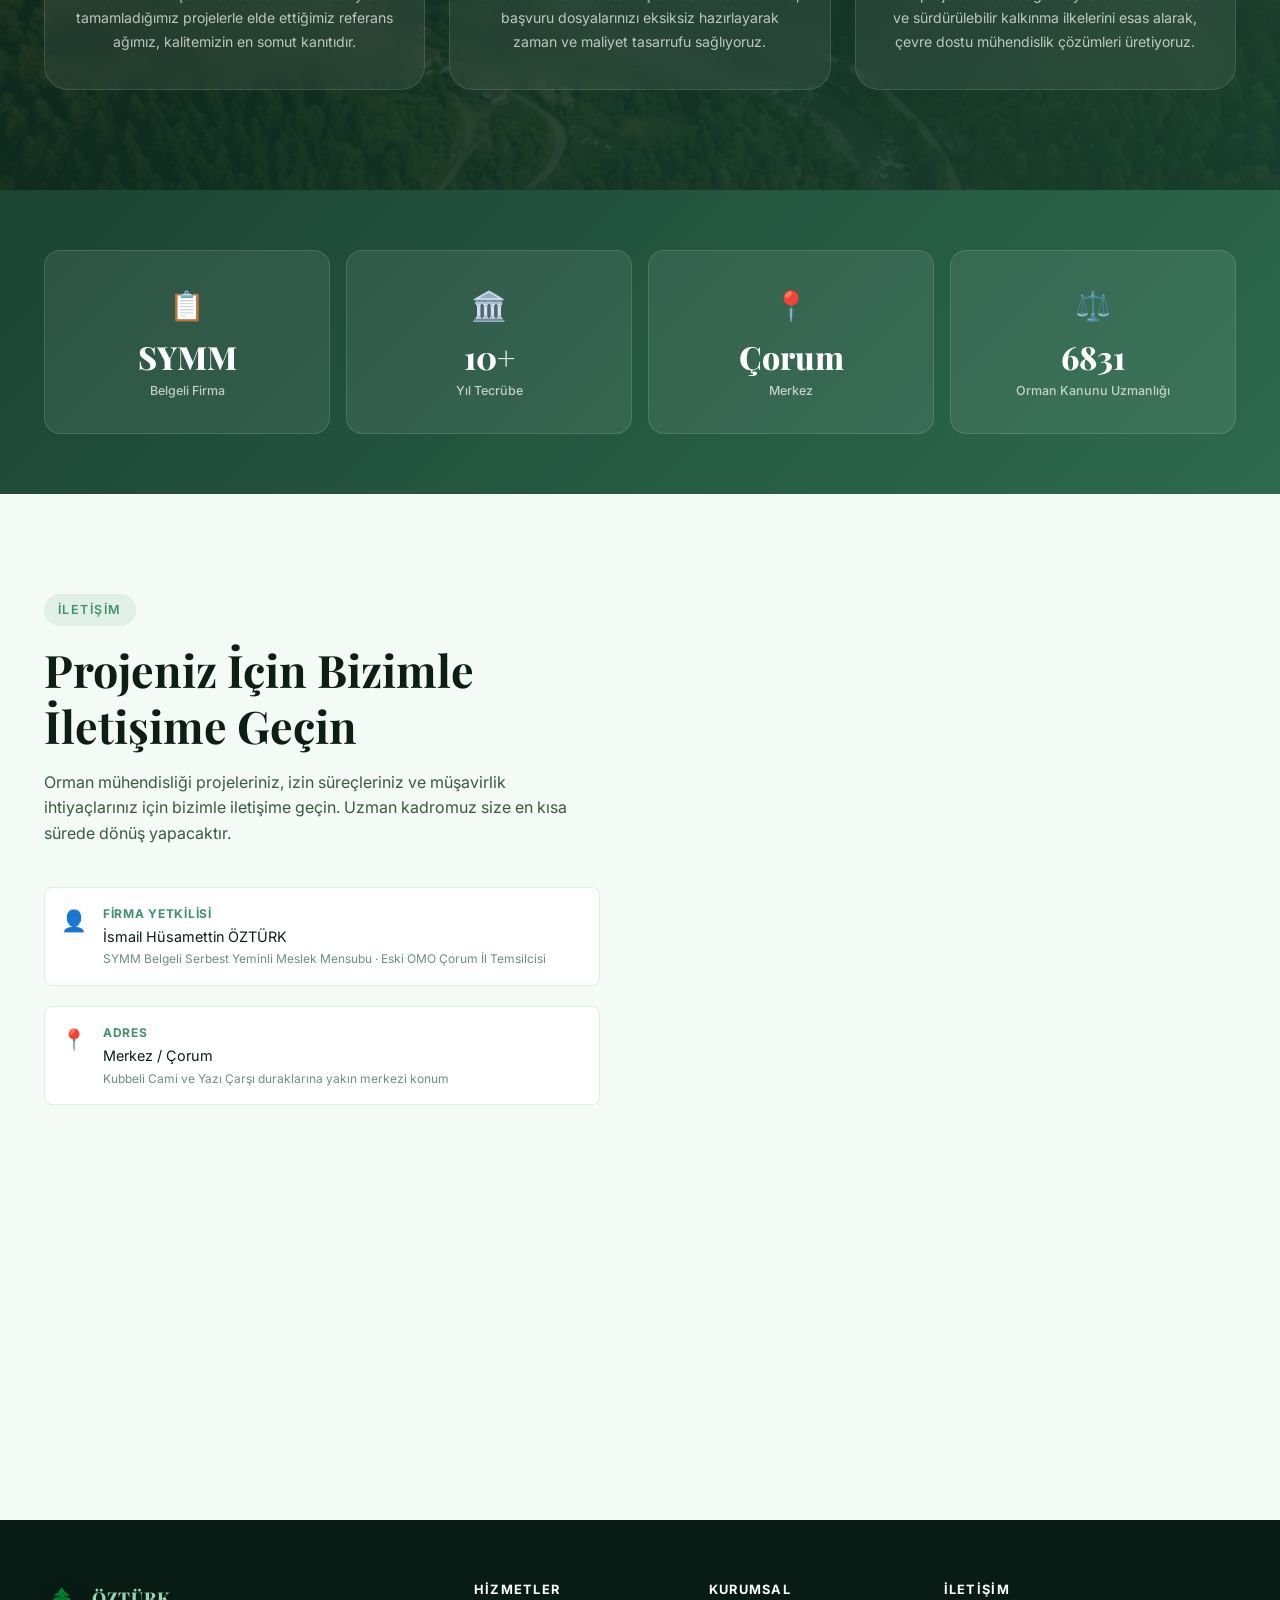
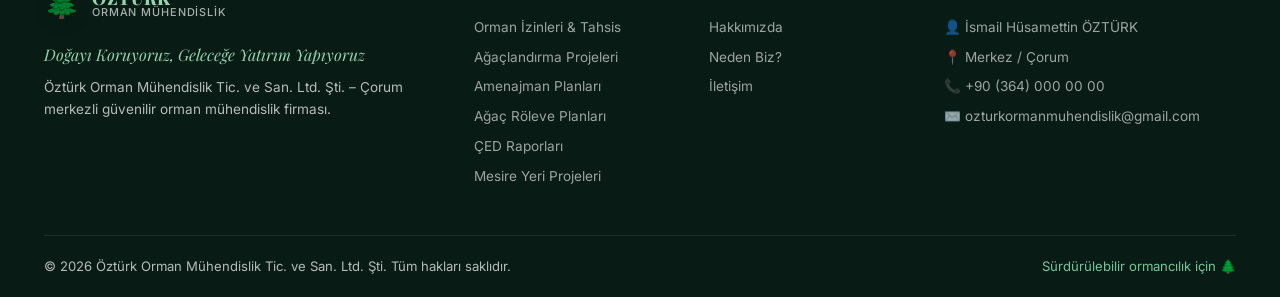
==== commit 5378bd32: "Add files via upload" ====
--- a/index.html
+++ b/index.html
@@ -521,7 +521,7 @@
         </div>
       </div>
       <div class="footer-bottom">
-        <p>© 2024 Öztürk Orman Mühendislik Tic. ve San. Ltd. Şti. Tüm hakları saklıdır.</p>
+        <p>© 2026 Öztürk Orman Mühendislik Tic. ve San. Ltd. Şti. Tüm hakları saklıdır.</p>
         <p class="footer-credit">Sürdürülebilir ormancılık için 🌲</p>
       </div>
     </div>
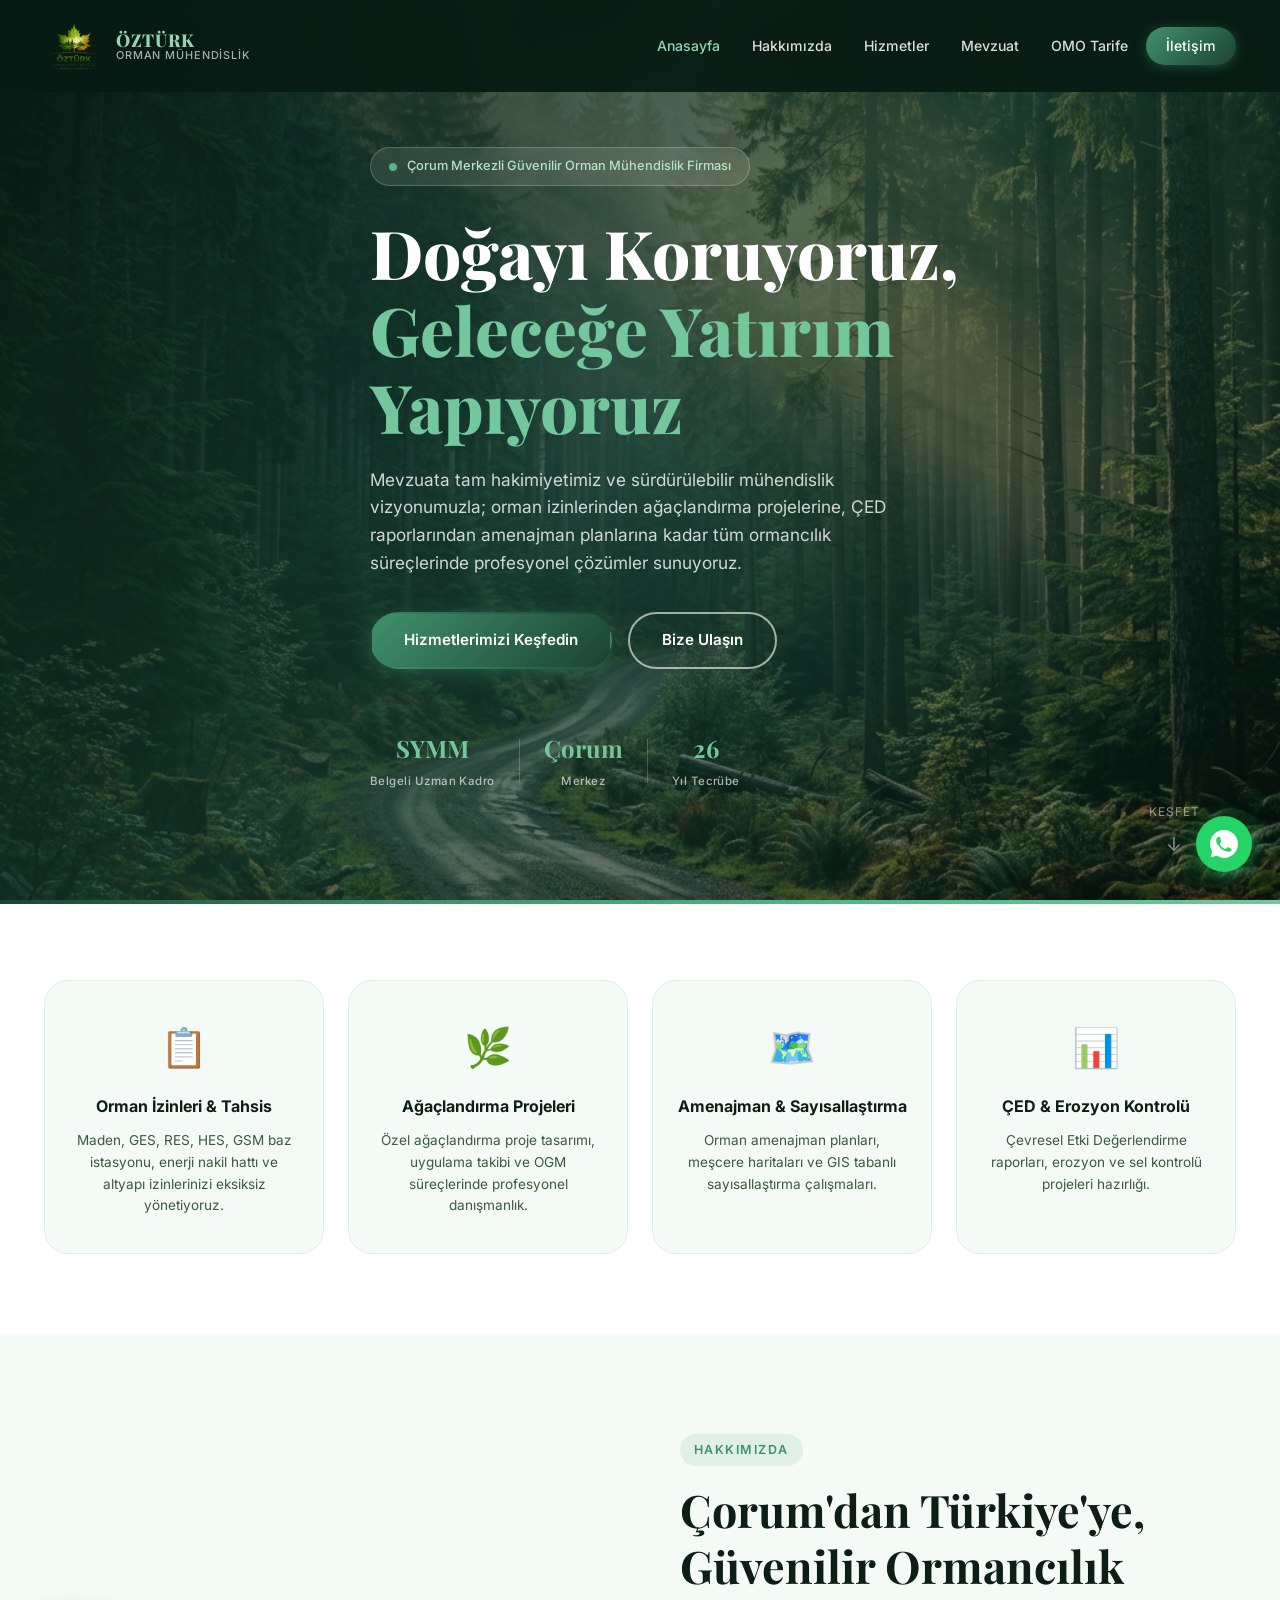
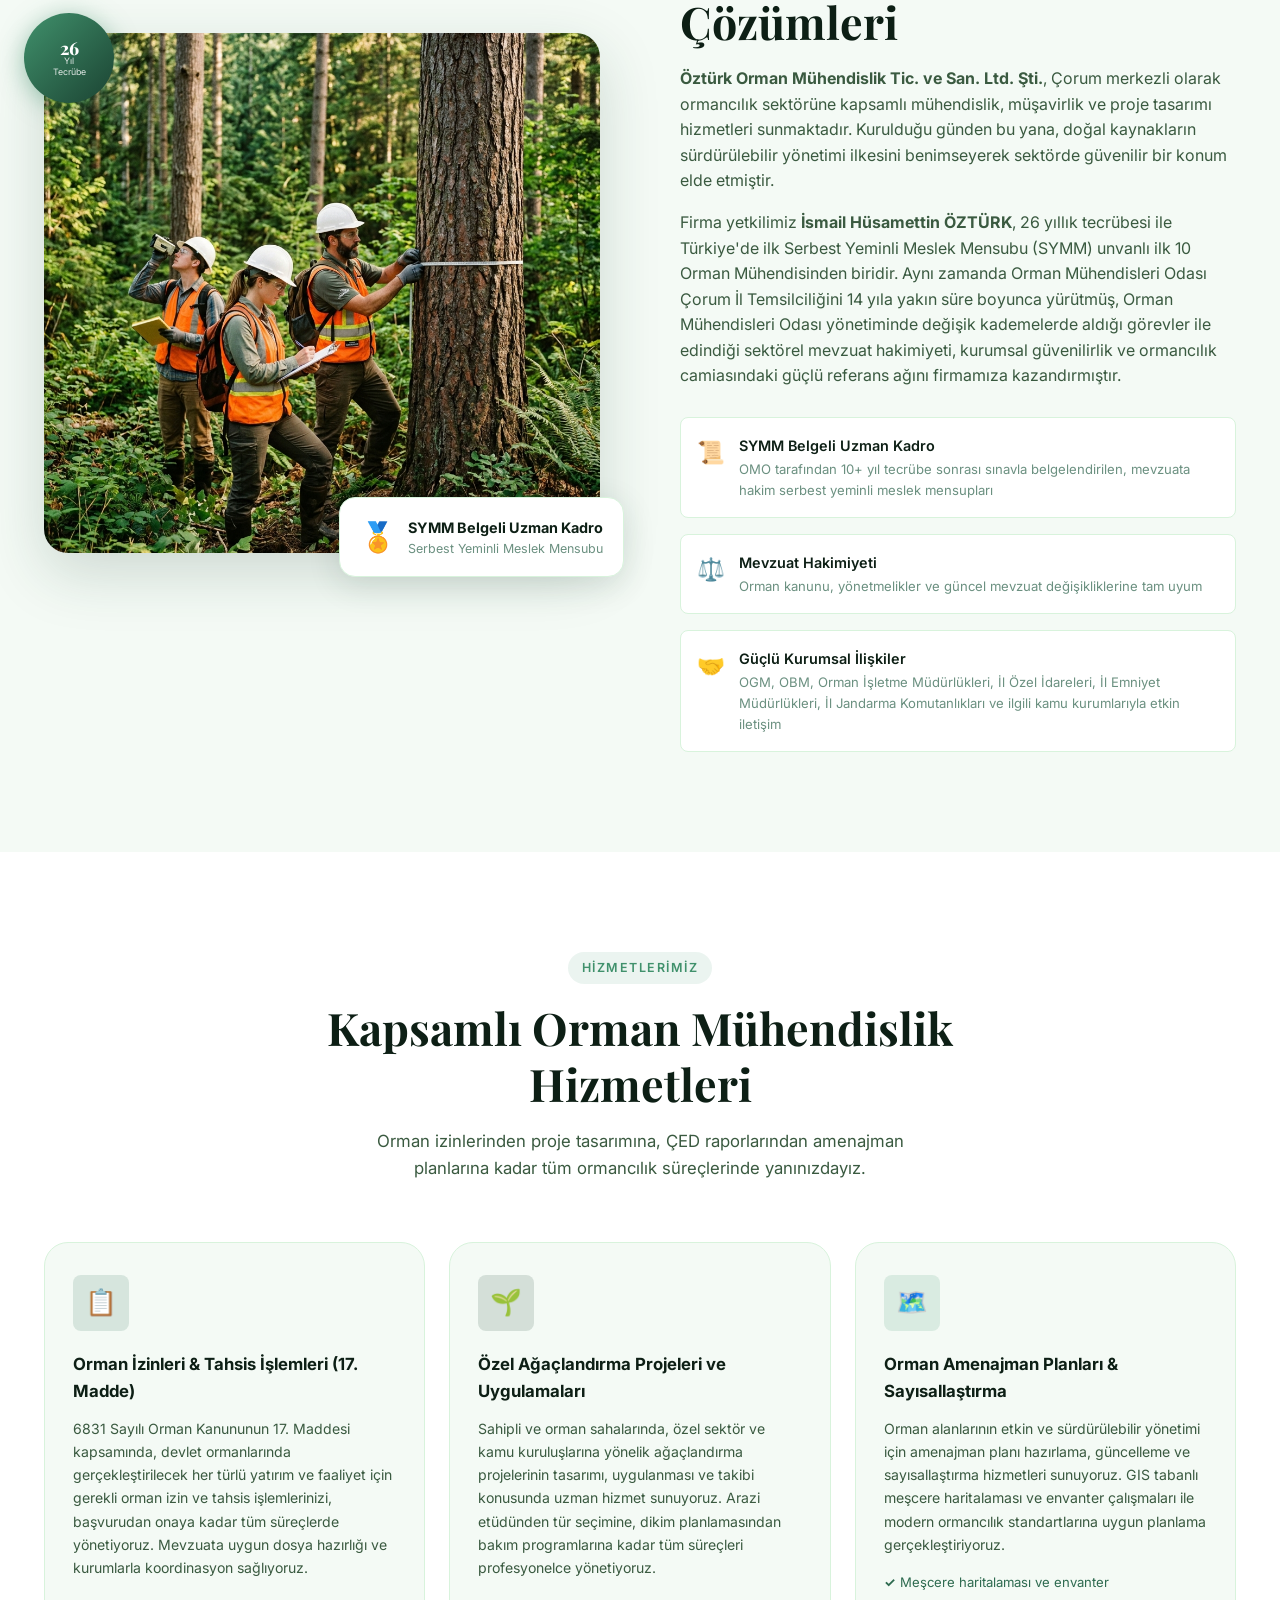
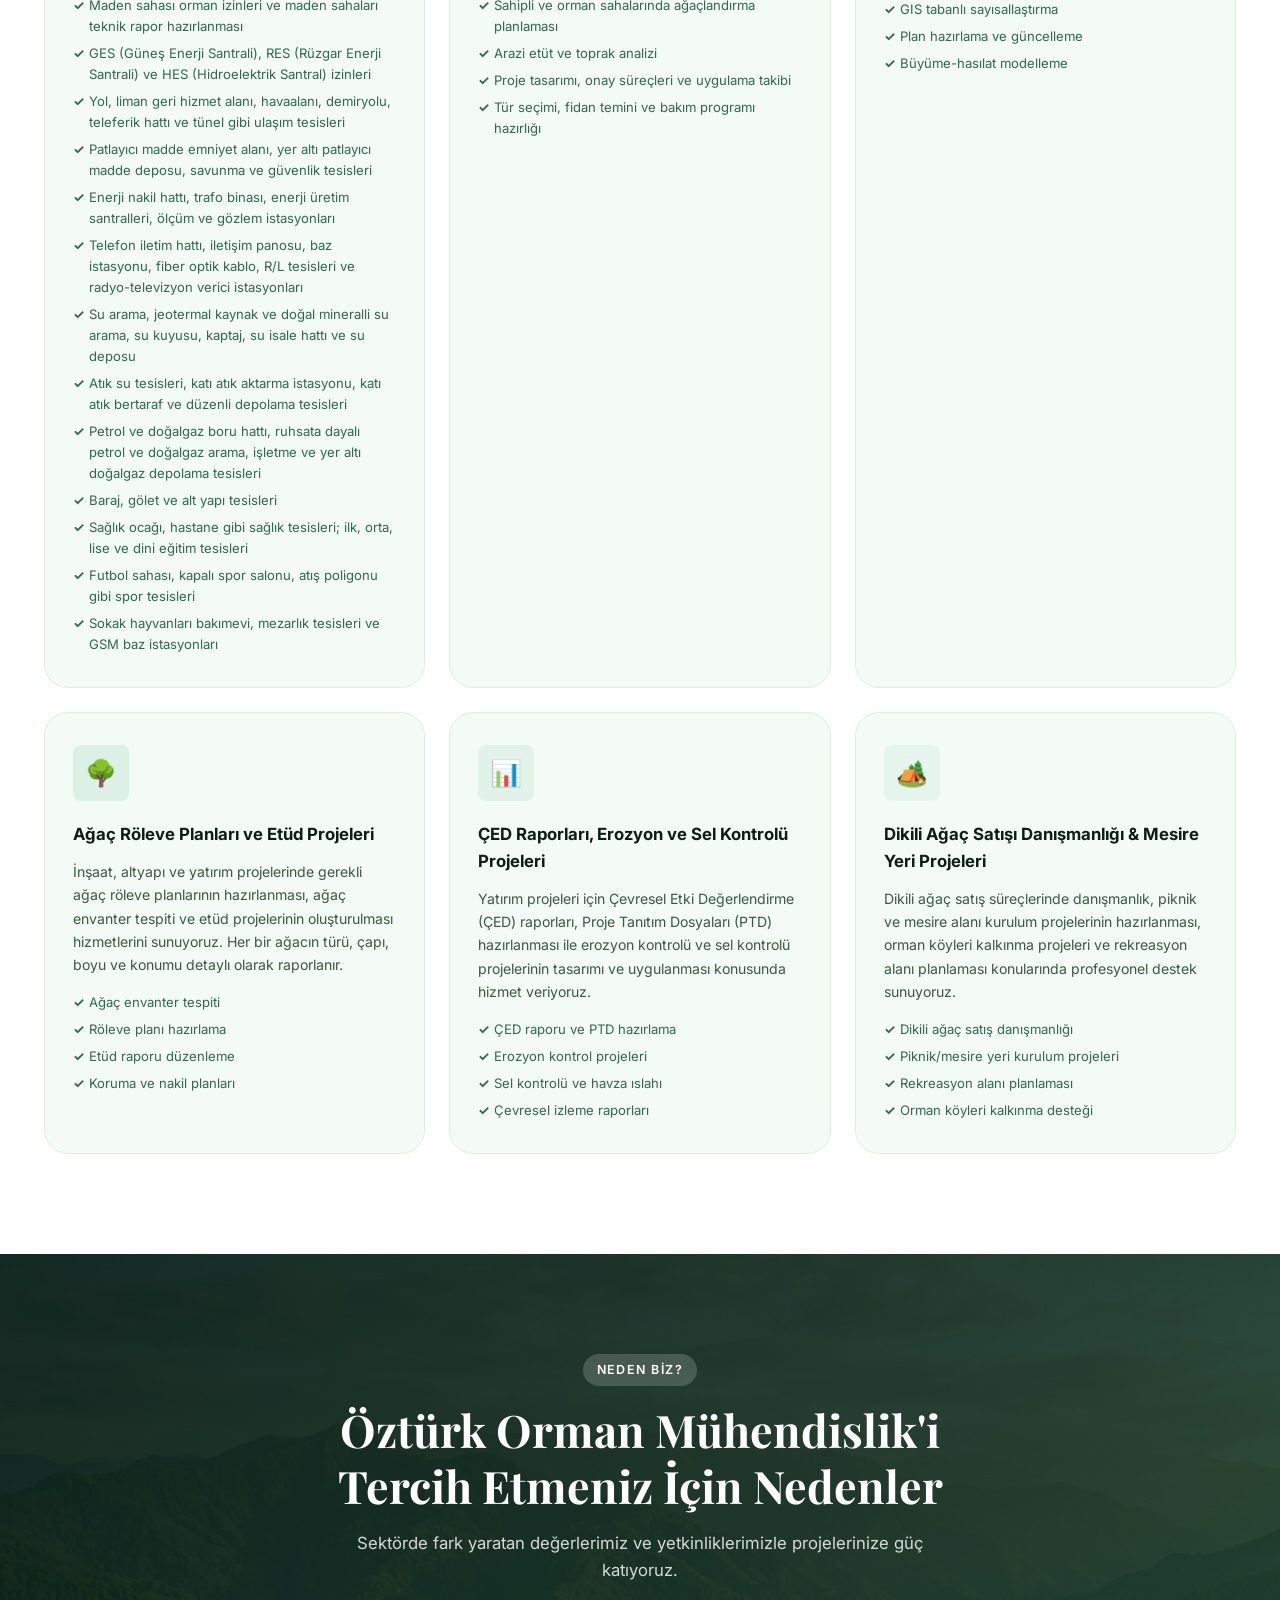
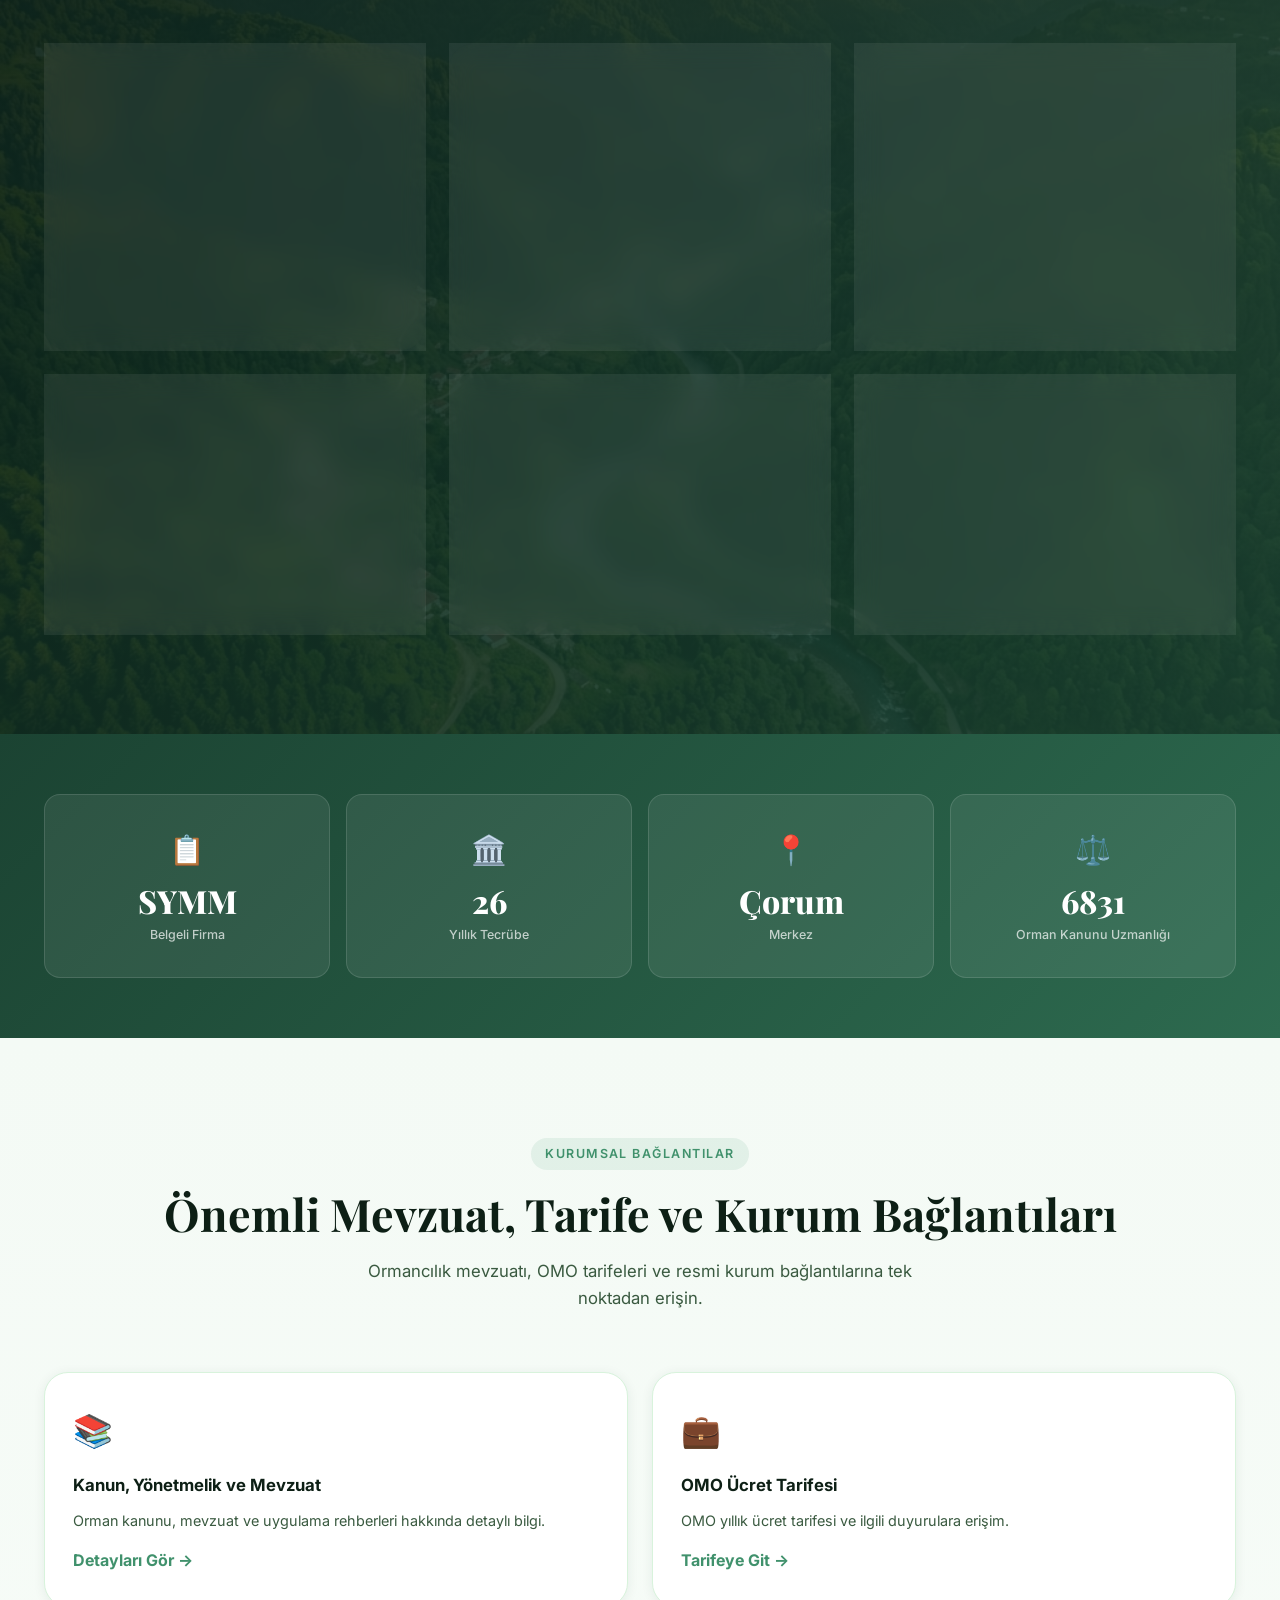
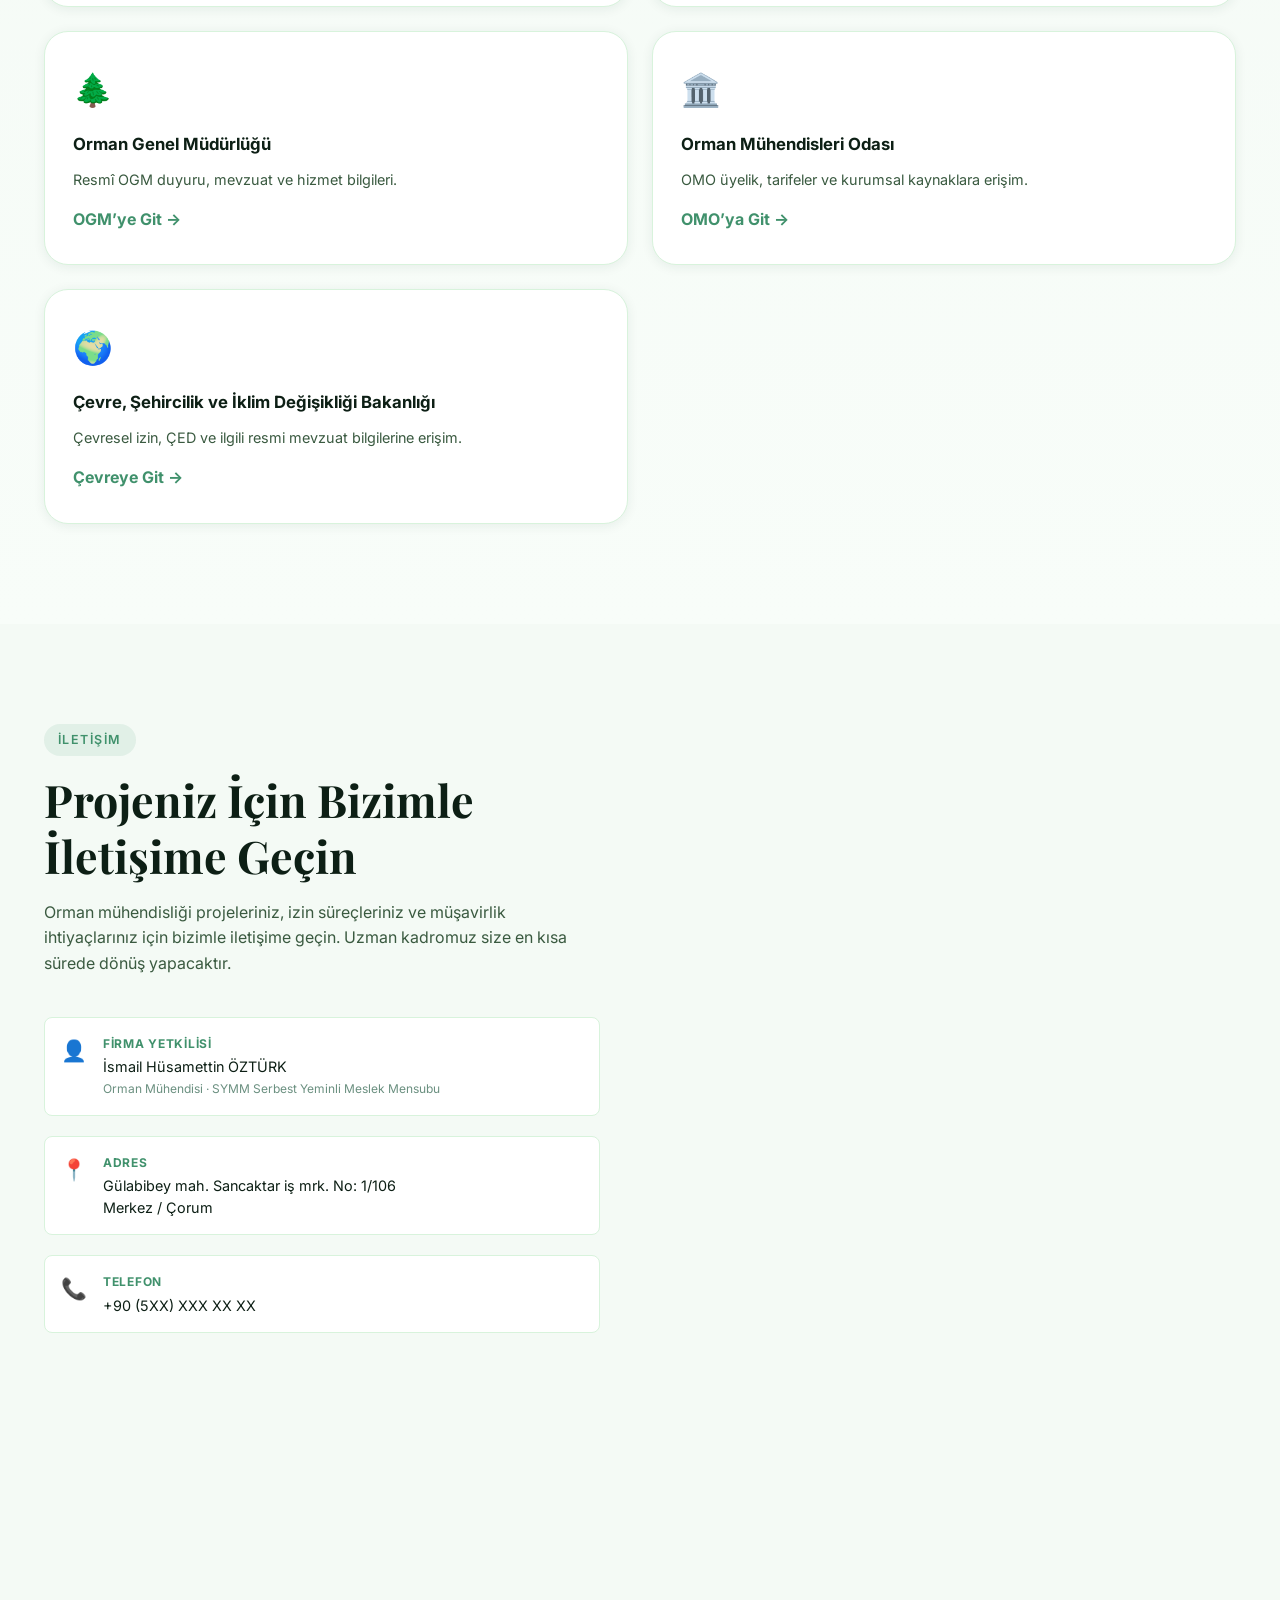
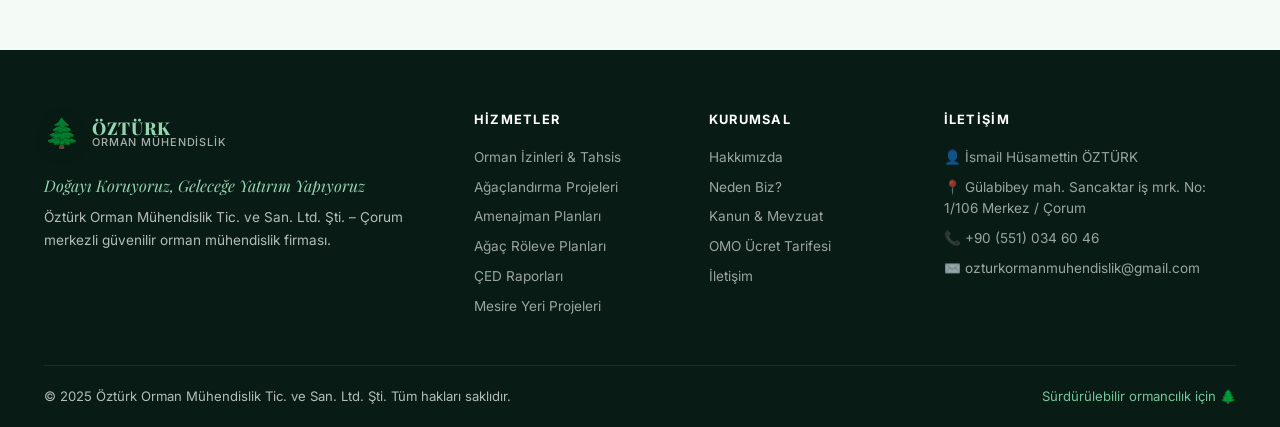
==== commit 83fab3ce: "Add files via upload" ====
--- a/index.html
+++ b/index.html
@@ -9,6 +9,15 @@
     content="Öztürk Orman Mühendislik Tic. ve San. Ltd. Şti. – Çorum merkezli, SYMM belgeli uzman kadrosuyla orman izinleri, ağaçlandırma projeleri, amenajman planları, ÇED raporları ve müşavirlik hizmetleri sunan güvenilir orman mühendislik firması." />
   <meta name="keywords"
     content="orman mühendislik, orman izinleri, ağaçlandırma, amenajman planı, ÇED raporu, Çorum, GES izni, RES izni, maden izni, orman müşavirlik" />
+  <meta name="robots" content="index, follow" />
+  <meta property="og:title" content="Öztürk Orman Mühendislik | Çorum – Orman İzinleri, Proje & Müşavirlik" />
+  <meta property="og:description"
+    content="Öztürk Orman Mühendislik – Çorum merkezli, SYMM belgeli orman mühendislik firması. Orman izinleri, ağaçlandırma, ÇED ve müşavirlik." />
+  <meta property="og:type" content="website" />
+  <meta property="og:image" content="logo4.png" />
+  <meta name="twitter:card" content="summary_large_image" />
+  <meta name="twitter:title" content="Öztürk Orman Mühendislik | Çorum" />
+  <meta name="twitter:description" content="Çorum merkezli, SYMM belgeli orman mühendislik firması." />
   <link rel="preconnect" href="https://fonts.googleapis.com" />
   <link rel="preconnect" href="https://fonts.gstatic.com" crossorigin />
   <link
@@ -31,11 +40,12 @@
         </div>
       </a>
       <nav class="nav-links" id="navLinks">
-        <a href="#hero" class="nav-link">Anasayfa</a>
-        <a href="#about" class="nav-link">Hakkımızda</a>
-        <a href="#services" class="nav-link">Hizmetler</a>
-        <a href="#why-us" class="nav-link">Neden Biz?</a>
-        <a href="#contact" class="nav-link nav-cta">İletişim</a>
+        <a href="index.html#hero" class="nav-link">Anasayfa</a>
+        <a href="index.html#about" class="nav-link">Hakkımızda</a>
+        <a href="index.html#services" class="nav-link">Hizmetler</a>
+        <a href="mevzuat.html" class="nav-link">Mevzuat</a>
+        <a href="omo-tarifesi.html" class="nav-link">OMO Tarife</a>
+        <a href="index.html#contact" class="nav-link nav-cta">İletişim</a>
       </nav>
       <button class="hamburger" id="hamburger" aria-label="Menü">
         <span></span><span></span><span></span>
@@ -79,7 +89,7 @@
         </div>
         <div class="hstat-divider"></div>
         <div class="hstat">
-          <span class="hstat-num">10+</span>
+          <span class="hstat-num">26</span>
           <span class="hstat-label">Yıl Tecrübe</span>
         </div>
       </div>
@@ -127,16 +137,16 @@
     <div class="container">
       <div class="about-grid">
         <div class="about-image-wrap">
-          <img src="team_work.png" alt="Öztürk Orman Mühendislik – Saha çalışması" class="about-img" />
+          <img src="team_work.png" alt="Öztürk Orman Mühendislik – Saha çalışması" class="about-img" loading="lazy" />
           <div class="about-badge-card">
             <div class="abc-icon">🏅</div>
             <div>
-              <div class="abc-title">OMO Onaylı SYMM Belgeli</div>
+              <div class="abc-title">SYMM Belgeli Uzman Kadro</div>
               <div class="abc-sub">Serbest Yeminli Meslek Mensubu</div>
             </div>
           </div>
           <div class="about-exp-circle">
-            <span class="exp-num">10+</span>
+            <span class="exp-num">26</span>
             <span class="exp-text">Yıl<br />Tecrübe</span>
           </div>
         </div>
@@ -149,12 +159,12 @@
             doğal kaynakların sürdürülebilir yönetimi ilkesini benimseyerek sektörde güvenilir bir konum elde etmiştir.
           </p>
           <p class="about-desc">
-            Firma yetkilimiz <strong>İsmail Hüsamettin ÖZTÜRK</strong>, 10 yılı aşkın mesleki tecrübesi sonrasında
-            Orman Mühendisleri Odası (OMO) tarafından düzenlenen sınavı kazanarak <strong>Serbest Yeminli Meslek
-              Mensubu (SYMM)</strong> unvanını almaya hak kazanmıştır. Aynı zamanda <strong>eski Orman Mühendisleri
-              Odası Çorum
-              İl Temsilcisi</strong> olan ÖZTÜRK, bu görevleri süresince edindiği sektörel mevzuat hakimiyeti,
-            kurumsal güvenilirlik ve ormancılık camiasındaki güçlü referans ağını firmamıza kazandırmıştır.
+            Firma yetkilimiz <strong>İsmail Hüsamettin ÖZTÜRK</strong>, 26 yıllık tecrübesi ile Türkiye'de ilk
+            Serbest Yeminli Meslek Mensubu (SYMM) unvanlı ilk 10 Orman Mühendisinden biridir. Aynı zamanda
+            Orman Mühendisleri Odası Çorum İl Temsilciliğini 14 yıla yakın süre boyunca yürütmüş, Orman
+            Mühendisleri Odası yönetiminde değişik kademelerde aldığı görevler ile edindiği sektörel mevzuat
+            hakimiyeti, kurumsal güvenilirlik ve ormancılık camiasındaki güçlü referans ağını firmamıza
+            kazandırmıştır.
           </p>
           <div class="about-features">
             <div class="feat-item">
@@ -176,8 +186,8 @@
               <div class="feat-icon">🤝</div>
               <div>
                 <div class="feat-title">Güçlü Kurumsal İlişkiler</div>
-                <div class="feat-desc">OGM, OBM, Orman İşletme Müdürlükleri ve ilgili kamu kuruluşlarıyla etkin
-                  iletişim</div>
+                <div class="feat-desc">OGM, OBM, Orman İşletme Müdürlükleri, İl Özel İdareleri, İl Emniyet Müdürlükleri,
+                  İl Jandarma Komutanlıkları ve ilgili kamu kurumlarıyla etkin iletişim</div>
               </div>
             </div>
           </div>
@@ -199,34 +209,42 @@
 
         <div class="service-card" id="serv-1">
           <div class="service-icon-wrap" style="--c:#2d6a4f">📋</div>
-          <h3 class="service-title">Orman İzinleri & Tahsis İşlemleri</h3>
-          <p class="service-desc">Devlet ormanlarında gerçekleştirilecek her türlü yatırım ve faaliyet için gerekli
-            orman
-            izin ve tahsis işlemlerinizi, başvurudan onaya kadar tüm süreçlerde yönetiyoruz. Mevzuata uygun dosya
-            hazırlığı ve kurumlarla koordinasyon sağlıyoruz.</p>
+          <h3 class="service-title">Orman İzinleri & Tahsis İşlemleri (17. Madde)</h3>
+          <p class="service-desc">6831 Sayılı Orman Kanununun 17. Maddesi kapsamında, devlet ormanlarında
+            gerçekleştirilecek her türlü yatırım ve faaliyet için gerekli orman izin ve tahsis işlemlerinizi,
+            başvurudan onaya kadar tüm süreçlerde yönetiyoruz. Mevzuata uygun dosya hazırlığı ve kurumlarla
+            koordinasyon sağlıyoruz.</p>
           <ul class="service-list">
-            <li>Maden sahası orman izinleri</li>
-            <li>GES (Güneş Enerji Santrali) izinleri</li>
-            <li>RES (Rüzgar Enerji Santrali) izinleri</li>
-            <li>HES (Hidroelektrik Santral) izinleri</li>
-            <li>GSM baz istasyonu orman izinleri</li>
-            <li>Tesis ve yol geçiş izinleri</li>
-            <li>Enerji nakil hattı izinleri</li>
-            <li>Fiber optik ve altyapı izinleri</li>
+            <li>Maden sahası orman izinleri ve maden sahaları teknik rapor hazırlanması</li>
+            <li>GES (Güneş Enerji Santrali), RES (Rüzgar Enerji Santrali) ve HES (Hidroelektrik Santral) izinleri</li>
+            <li>Yol, liman geri hizmet alanı, havaalanı, demiryolu, teleferik hattı ve tünel gibi ulaşım tesisleri</li>
+            <li>Patlayıcı madde emniyet alanı, yer altı patlayıcı madde deposu, savunma ve güvenlik tesisleri</li>
+            <li>Enerji nakil hattı, trafo binası, enerji üretim santralleri, ölçüm ve gözlem istasyonları</li>
+            <li>Telefon iletim hattı, iletişim panosu, baz istasyonu, fiber optik kablo, R/L tesisleri ve
+              radyo-televizyon verici istasyonları</li>
+            <li>Su arama, jeotermal kaynak ve doğal mineralli su arama, su kuyusu, kaptaj, su isale hattı ve su deposu
+            </li>
+            <li>Atık su tesisleri, katı atık aktarma istasyonu, katı atık bertaraf ve düzenli depolama tesisleri</li>
+            <li>Petrol ve doğalgaz boru hattı, ruhsata dayalı petrol ve doğalgaz arama, işletme ve yer altı doğalgaz
+              depolama tesisleri</li>
+            <li>Baraj, gölet ve alt yapı tesisleri</li>
+            <li>Sağlık ocağı, hastane gibi sağlık tesisleri; ilk, orta, lise ve dini eğitim tesisleri</li>
+            <li>Futbol sahası, kapalı spor salonu, atış poligonu gibi spor tesisleri</li>
+            <li>Sokak hayvanları bakımevi, mezarlık tesisleri ve GSM baz istasyonları</li>
           </ul>
         </div>
 
         <div class="service-card" id="serv-2">
           <div class="service-icon-wrap" style="--c:#1b4332">🌱</div>
           <h3 class="service-title">Özel Ağaçlandırma Projeleri ve Uygulamaları</h3>
-          <p class="service-desc">Özel sektör ve kamu kuruluşlarına yönelik ağaçlandırma projelerinin tasarımı,
-            uygulanması ve takibi konusunda uzman hizmet sunuyoruz. Arazi etüdünden tür seçimine, dikim planlamasından
-            bakım programlarına kadar tüm süreçleri profesyonelce yönetiyoruz.</p>
+          <p class="service-desc">Sahipli ve orman sahalarında, özel sektör ve kamu kuruluşlarına yönelik ağaçlandırma
+            projelerinin tasarımı, uygulanması ve takibi konusunda uzman hizmet sunuyoruz. Arazi etüdünden tür seçimine,
+            dikim planlamasından bakım programlarına kadar tüm süreçleri profesyonelce yönetiyoruz.</p>
           <ul class="service-list">
+            <li>Sahipli ve orman sahalarında ağaçlandırma planlaması</li>
             <li>Arazi etüt ve toprak analizi</li>
-            <li>Proje tasarımı ve onay süreçleri</li>
-            <li>Tür seçimi ve fidan temini</li>
-            <li>Uygulama ve bakım takibi</li>
+            <li>Proje tasarımı, onay süreçleri ve uygulama takibi</li>
+            <li>Tür seçimi, fidan temini ve bakım programı hazırlığı</li>
           </ul>
         </div>
 
@@ -293,7 +311,7 @@
   <!-- ===== NEDEN BİZ? ===== -->
   <section class="why-us" id="why-us">
     <div class="why-us-bg">
-      <img src="forest_aerial.png" alt="Orman kuş bakışı" class="why-us-bg-img" />
+      <img src="forest_aerial.png" alt="Orman kuş bakışı" class="why-us-bg-img" loading="lazy" />
       <div class="why-us-overlay"></div>
     </div>
     <div class="container">
@@ -356,8 +374,8 @@
         </div>
         <div class="stat-card" id="stat-2">
           <div class="stat-icon">🏛️</div>
-          <div class="stat-num" data-target="0">10+</div>
-          <div class="stat-label">Yıl Tecrübe</div>
+          <div class="stat-num" data-target="0">26</div>
+          <div class="stat-label">Yıllık Tecrübe</div>
         </div>
         <div class="stat-card" id="stat-3">
           <div class="stat-icon">📍</div>
@@ -369,6 +387,51 @@
           <div class="stat-num" data-target="0">6831</div>
           <div class="stat-label">Orman Kanunu Uzmanlığı</div>
         </div>
+      </div>
+    </div>
+  </section>
+
+  <!-- ===== KURUMSAL BAĞLANTILAR ===== -->
+  <section class="info-links" id="resources">
+    <div class="container">
+      <div class="section-header">
+        <div class="section-tag">Kurumsal Bağlantılar</div>
+        <h2 class="section-title">Önemli Mevzuat, Tarife ve Kurum Bağlantıları</h2>
+        <p class="section-desc">Ormancılık mevzuatı, OMO tarifeleri ve resmi kurum bağlantılarına tek noktadan erişin.
+        </p>
+      </div>
+      <div class="info-link-grid">
+        <a class="info-link-card" href="mevzuat.html">
+          <div class="info-link-icon">📚</div>
+          <h3>Kanun, Yönetmelik ve Mevzuat</h3>
+          <p>Orman kanunu, mevzuat ve uygulama rehberleri hakkında detaylı bilgi.</p>
+          <span>Detayları Gör →</span>
+        </a>
+        <a class="info-link-card" href="omo-tarifesi.html">
+          <div class="info-link-icon">💼</div>
+          <h3>OMO Ücret Tarifesi</h3>
+          <p>OMO yıllık ücret tarifesi ve ilgili duyurulara erişim.</p>
+          <span>Tarifeye Git →</span>
+        </a>
+        <a class="info-link-card" href="https://www.ogm.gov.tr" target="_blank" rel="noopener noreferrer">
+          <div class="info-link-icon">🌲</div>
+          <h3>Orman Genel Müdürlüğü</h3>
+          <p>Resmî OGM duyuru, mevzuat ve hizmet bilgileri.</p>
+          <span>OGM’ye Git →</span>
+        </a>
+        <a class="info-link-card" href="https://www.ormanmuhendisleriodasi.org.tr" target="_blank"
+          rel="noopener noreferrer">
+          <div class="info-link-icon">🏛️</div>
+          <h3>Orman Mühendisleri Odası</h3>
+          <p>OMO üyelik, tarifeler ve kurumsal kaynaklara erişim.</p>
+          <span>OMO’ya Git →</span>
+        </a>
+        <a class="info-link-card" href="https://www.csb.gov.tr" target="_blank" rel="noopener noreferrer">
+          <div class="info-link-icon">🌍</div>
+          <h3>Çevre, Şehircilik ve İklim Değişikliği Bakanlığı</h3>
+          <p>Çevresel izin, ÇED ve ilgili resmi mevzuat bilgilerine erişim.</p>
+          <span>Çevreye Git →</span>
+        </a>
       </div>
     </div>
   </section>
@@ -388,9 +451,7 @@
               <div>
                 <div class="ci-title">Firma Yetkilisi</div>
                 <div class="ci-value">İsmail Hüsamettin ÖZTÜRK<br />
-                  <small style="color:var(--text-muted);">SYMM Belgeli Serbest Yeminli Meslek Mensubu · Eski OMO Çorum
-                    İl
-                    Temsilcisi</small>
+                  <small style="color:var(--text-muted);">Orman Mühendisi · SYMM Serbest Yeminli Meslek Mensubu</small>
                 </div>
               </div>
             </div>
@@ -398,9 +459,7 @@
               <div class="ci-icon">📍</div>
               <div>
                 <div class="ci-title">Adres</div>
-                <div class="ci-value">Merkez / Çorum<br />
-                  <small style="color:var(--text-muted);">Kubbeli Cami ve Yazı Çarşı duraklarına yakın merkezi
-                    konum</small>
+                <div class="ci-value">Gülabibey mah. Sancaktar iş mrk. No: 1/106<br />Merkez / Çorum
                 </div>
               </div>
             </div>
@@ -408,7 +467,7 @@
               <div class="ci-icon">📞</div>
               <div>
                 <div class="ci-title">Telefon</div>
-                <div class="ci-value">+90 (364) 000 00 00</div>
+                <div class="ci-value">+90 (5XX) XXX XX XX</div>
               </div>
             </div>
             <div class="ci-item" id="ci-email">
@@ -437,7 +496,7 @@
             <div class="form-row">
               <div class="form-group">
                 <label for="phone">Telefon</label>
-                <input type="tel" id="phone" name="phone" placeholder="05XX XXX XX XX" required />
+                <input type="tel" id="phone" name="phone" placeholder="0551 034 60 46" required />
               </div>
               <div class="form-group">
                 <label for="email">E-posta</label>
@@ -494,38 +553,57 @@
         <div class="footer-col">
           <h4 class="footer-heading">Hizmetler</h4>
           <ul class="footer-links">
-            <li><a href="#services">Orman İzinleri & Tahsis</a></li>
-            <li><a href="#services">Ağaçlandırma Projeleri</a></li>
-            <li><a href="#services">Amenajman Planları</a></li>
-            <li><a href="#services">Ağaç Röleve Planları</a></li>
-            <li><a href="#services">ÇED Raporları</a></li>
-            <li><a href="#services">Mesire Yeri Projeleri</a></li>
+            <li><a href="index.html#services">Orman İzinleri & Tahsis</a></li>
+            <li><a href="index.html#services">Ağaçlandırma Projeleri</a></li>
+            <li><a href="index.html#services">Amenajman Planları</a></li>
+            <li><a href="index.html#services">Ağaç Röleve Planları</a></li>
+            <li><a href="index.html#services">ÇED Raporları</a></li>
+            <li><a href="index.html#services">Mesire Yeri Projeleri</a></li>
           </ul>
         </div>
         <div class="footer-col">
           <h4 class="footer-heading">Kurumsal</h4>
           <ul class="footer-links">
-            <li><a href="#about">Hakkımızda</a></li>
-            <li><a href="#why-us">Neden Biz?</a></li>
-            <li><a href="#contact">İletişim</a></li>
+            <li><a href="index.html#about">Hakkımızda</a></li>
+            <li><a href="index.html#why-us">Neden Biz?</a></li>
+            <li><a href="mevzuat.html">Kanun & Mevzuat</a></li>
+            <li><a href="omo-tarifesi.html">OMO Ücret Tarifesi</a></li>
+            <li><a href="index.html#contact">İletişim</a></li>
           </ul>
         </div>
         <div class="footer-col">
           <h4 class="footer-heading">İletişim</h4>
           <ul class="footer-links">
             <li>👤 İsmail Hüsamettin ÖZTÜRK</li>
-            <li>📍 Merkez / Çorum</li>
-            <li>📞 +90 (364) 000 00 00</li>
+            <li>📍 Gülabibey mah. Sancaktar iş mrk. No: 1/106 Merkez / Çorum</li>
+            <li>📞 +90 (551) 034 60 46</li>
             <li>✉️ ozturkormanmuhendislik@gmail.com</li>
           </ul>
         </div>
       </div>
       <div class="footer-bottom">
-        <p>© 2026 Öztürk Orman Mühendislik Tic. ve San. Ltd. Şti. Tüm hakları saklıdır.</p>
+        <p>© 2025 Öztürk Orman Mühendislik Tic. ve San. Ltd. Şti. Tüm hakları saklıdır.</p>
         <p class="footer-credit">Sürdürülebilir ormancılık için 🌲</p>
       </div>
     </div>
   </footer>
+
+  <!-- WhatsApp Floating Button -->
+  <a href="https://wa.me/905510346046" target="_blank" rel="noopener noreferrer" class="whatsapp-float"
+    aria-label="WhatsApp ile iletişime geçin">
+    <svg viewBox="0 0 32 32" width="28" height="28" fill="#fff">
+      <path
+        d="M16.004 0h-.008C7.174 0 0 7.176 0 16.004a15.94 15.94 0 0 0 2.46 8.524L.848 31.152l6.86-1.596A15.906 15.906 0 0 0 16.004 32C24.826 32 32 24.826 32 16.004S24.826 0 16.004 0zm9.35 22.61c-.396 1.116-2.326 2.076-3.21 2.21-.784.118-1.774.168-2.864-.18a26.147 26.147 0 0 1-2.594-1.008c-4.566-1.964-7.548-6.572-7.776-6.878-.226-.306-1.856-2.468-1.856-4.708s1.176-3.342 1.592-3.8c.418-.46.91-.574 1.214-.574.304 0 .608.002.874.016.28.014.656-.106 1.026 1.588.218.994.738 3.42.804 3.666.066.246.11.532-.044.854-.154.322-.23.522-.454.808-.224.286-.47.638-.672.856-.224.242-.456.506-.196.992.26.486 1.156 1.908 2.482 3.09 1.702 1.518 3.136 1.988 3.582 2.21.446.222.706.186.966-.112.26-.298 1.112-1.296 1.408-1.742.296-.446.592-.37.998-.222.406.148 2.572 1.214 3.012 1.434.44.222.734.332.842.516.108.184.108 1.066-.288 2.094z" />
+    </svg>
+  </a>
+
+  <!-- Scroll to Top Button -->
+  <button class="scroll-to-top" id="scrollToTop" aria-label="Yukarı çık">
+    <svg viewBox="0 0 24 24" width="20" height="20" fill="none" stroke="#fff" stroke-width="2.5" stroke-linecap="round"
+      stroke-linejoin="round">
+      <polyline points="18 15 12 9 6 15" />
+    </svg>
+  </button>
 
   <script src="app.js"></script>
 </body>
--- a/style.css
+++ b/style.css
@@ -2,7 +2,7 @@
    ÖZTÜRK ORMAN MÜHENDİSLİK – STYLE.CSS
    ======================================== */
 
-@import url('https://fonts.googleapis.com/css2?family=Inter:wght@300;400;500;600;700&family=Playfair+Display:wght@600;700;800&display=swap');
+/* Google Fonts loaded via HTML <link> tag */
 
 /* ── CSS VARIABLES ── */
 :root {
@@ -147,6 +147,8 @@
   z-index: 1000;
   padding: 16px 0;
   transition: var(--transition);
+  background: rgba(8,28,21,.95);
+  backdrop-filter: blur(16px);
 }
 .navbar.scrolled {
   background: rgba(8,28,21,.95);
@@ -682,6 +684,90 @@
   color: var(--green-pale);
 }
 .stat-label { font-size: .78rem; color: rgba(255,255,255,.7); margin-top: 8px; font-weight: 500; }
+
+/* ── RESOURCE / PAGE SECTIONS ── */
+.info-links {
+  padding: 100px 0;
+  background: linear-gradient(180deg, var(--bg-light) 0%, #f8fdf9 100%);
+}
+.info-link-grid {
+  display: grid;
+  grid-template-columns: repeat(2, 1fr);
+  gap: 24px;
+}
+.info-link-card {
+  display: block;
+  background: #fff;
+  border: 1px solid var(--green-mist);
+  border-radius: var(--radius-lg);
+  padding: 32px 28px;
+  box-shadow: var(--shadow-sm);
+  transition: var(--transition);
+}
+.info-link-card:hover {
+  transform: translateY(-6px);
+  box-shadow: var(--shadow-md);
+  border-color: var(--green-pale);
+}
+.info-link-icon { font-size: 2rem; margin-bottom: 16px; }
+.info-link-card h3 {
+  font-size: 1.05rem;
+  color: var(--text-primary);
+  margin-bottom: 10px;
+}
+.info-link-card p {
+  font-size: .9rem;
+  color: var(--text-secondary);
+  margin-bottom: 16px;
+  line-height: 1.6;
+}
+.info-link-card span {
+  font-weight: 700;
+  color: var(--green-base);
+}
+
+.page-shell {
+  padding-top: 110px;
+  background: var(--bg-light);
+}
+.page-hero {
+  padding: 60px 0 40px;
+  background: linear-gradient(135deg, rgba(8,28,21,.95), rgba(27,67,50,.88));
+  color: #fff;
+}
+.page-title {
+  font-family: 'Playfair Display', serif;
+  font-size: clamp(2rem, 4vw, 2.8rem);
+  margin-bottom: 14px;
+}
+.page-desc {
+  max-width: 760px;
+  color: rgba(255,255,255,.82);
+  font-size: 1rem;
+}
+.page-section { padding: 70px 0 100px; }
+.info-grid {
+  display: grid;
+  grid-template-columns: repeat(2, 1fr);
+  gap: 24px;
+}
+.info-card {
+  background: #fff;
+  border: 1px solid var(--green-mist);
+  border-radius: var(--radius-lg);
+  padding: 28px;
+  box-shadow: var(--shadow-sm);
+}
+.info-card h2 {
+  font-size: 1.1rem;
+  color: var(--text-primary);
+  margin-bottom: 10px;
+}
+.info-card p {
+  color: var(--text-secondary);
+  font-size: .95rem;
+  line-height: 1.7;
+}
 
 /* ── CONTACT ── */
 .contact { padding: 100px 0; background: var(--bg-light); }
@@ -825,12 +911,66 @@
   transform: translateY(0);
 }
 
+/* ── WHATSAPP FLOATING BUTTON ── */
+.whatsapp-float {
+  position: fixed;
+  bottom: 28px;
+  right: 28px;
+  z-index: 900;
+  width: 56px;
+  height: 56px;
+  border-radius: 50%;
+  background: #25D366;
+  display: flex;
+  align-items: center;
+  justify-content: center;
+  box-shadow: 0 4px 20px rgba(37, 211, 102, .45);
+  transition: var(--transition);
+  cursor: pointer;
+}
+.whatsapp-float:hover {
+  transform: scale(1.1) translateY(-2px);
+  box-shadow: 0 8px 28px rgba(37, 211, 102, .55);
+}
+
+/* ── SCROLL TO TOP ── */
+.scroll-to-top {
+  position: fixed;
+  bottom: 96px;
+  right: 32px;
+  z-index: 900;
+  width: 44px;
+  height: 44px;
+  border-radius: 50%;
+  background: linear-gradient(135deg, var(--green-base), var(--green-dark));
+  border: none;
+  display: flex;
+  align-items: center;
+  justify-content: center;
+  cursor: pointer;
+  box-shadow: 0 4px 16px rgba(27, 67, 50, .4);
+  transition: var(--transition);
+  opacity: 0;
+  visibility: hidden;
+  transform: translateY(12px);
+}
+.scroll-to-top.visible {
+  opacity: 1;
+  visibility: visible;
+  transform: translateY(0);
+}
+.scroll-to-top:hover {
+  transform: translateY(-3px);
+  box-shadow: 0 8px 24px rgba(27, 67, 50, .5);
+}
+
 /* ── RESPONSIVE ── */
 @media (max-width: 1024px) {
   .highlights-grid { grid-template-columns: repeat(2, 1fr); }
   .services-grid { grid-template-columns: repeat(2, 1fr); }
   .why-us-grid   { grid-template-columns: repeat(2, 1fr); }
   .stats-grid    { grid-template-columns: repeat(2, 1fr); }
+  .info-link-grid, .info-grid { grid-template-columns: 1fr; }
   .footer-grid   { grid-template-columns: 1fr 1fr; }
 }
 
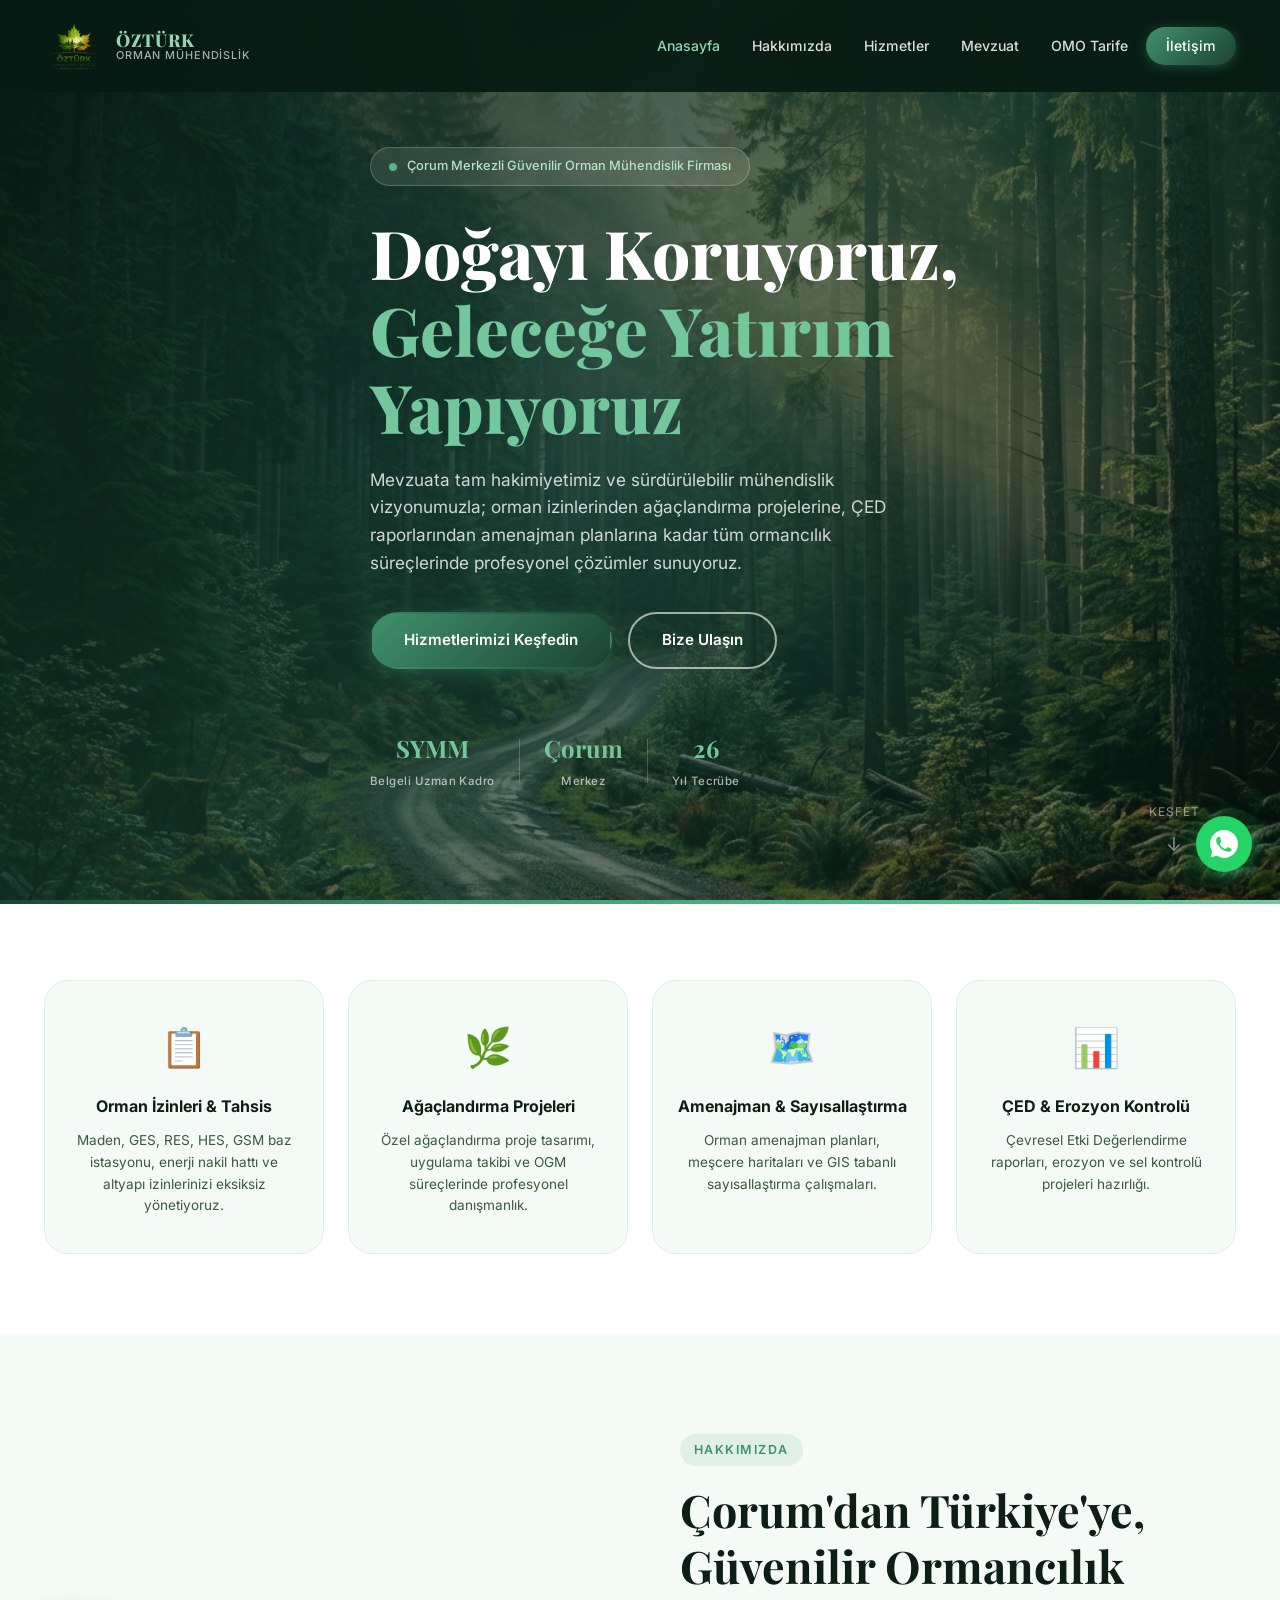
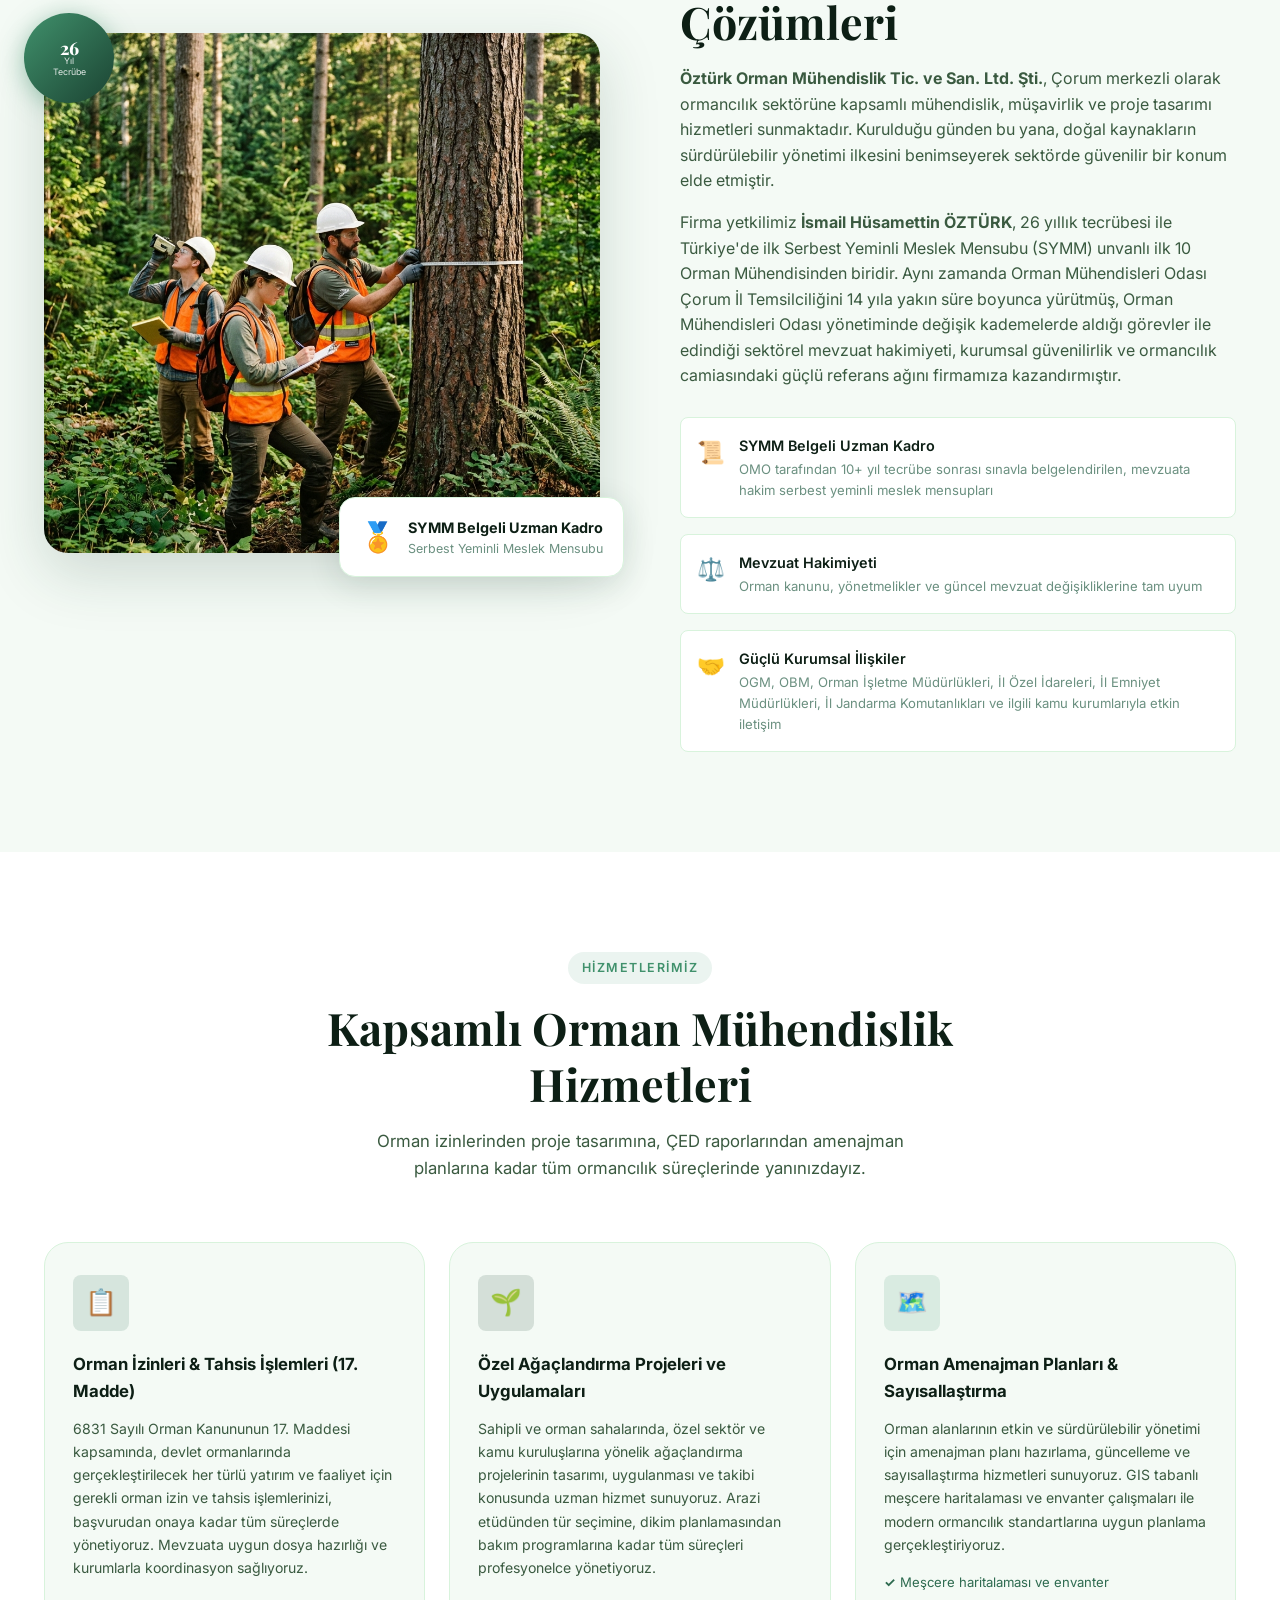
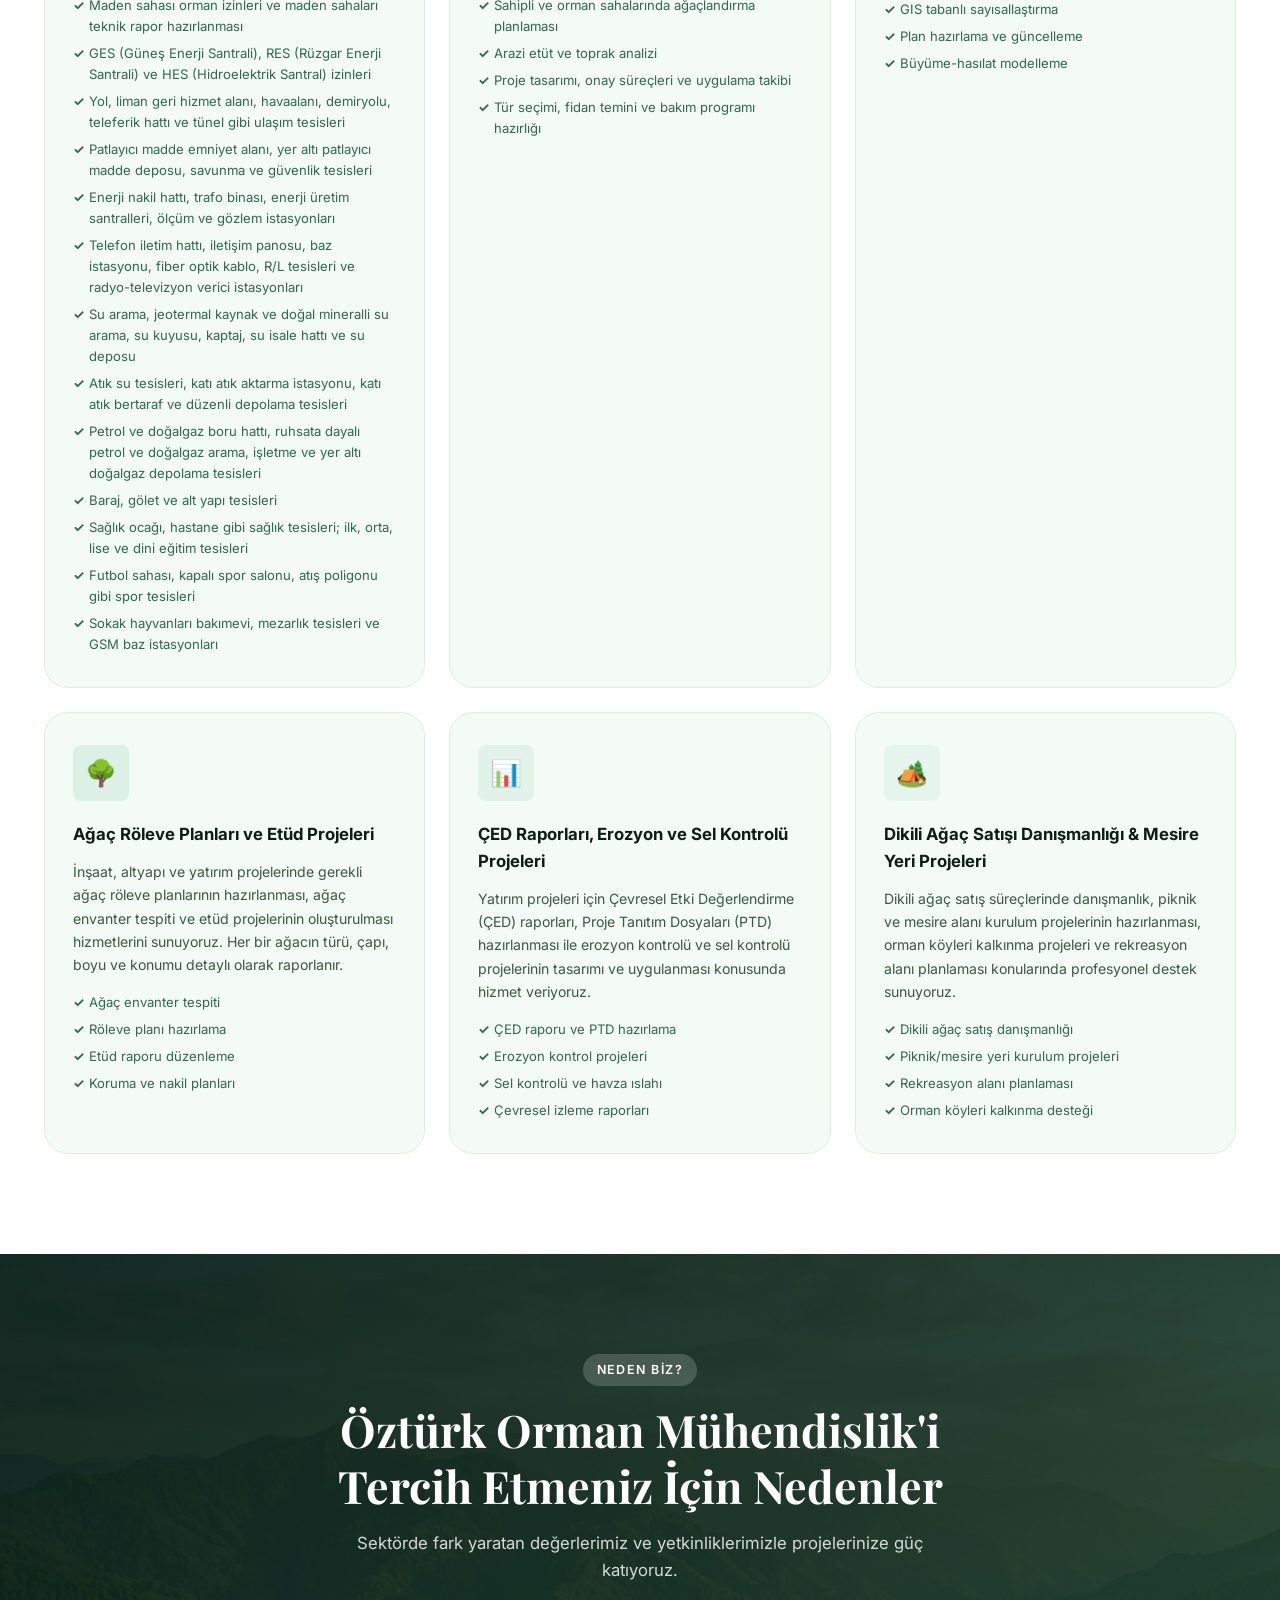
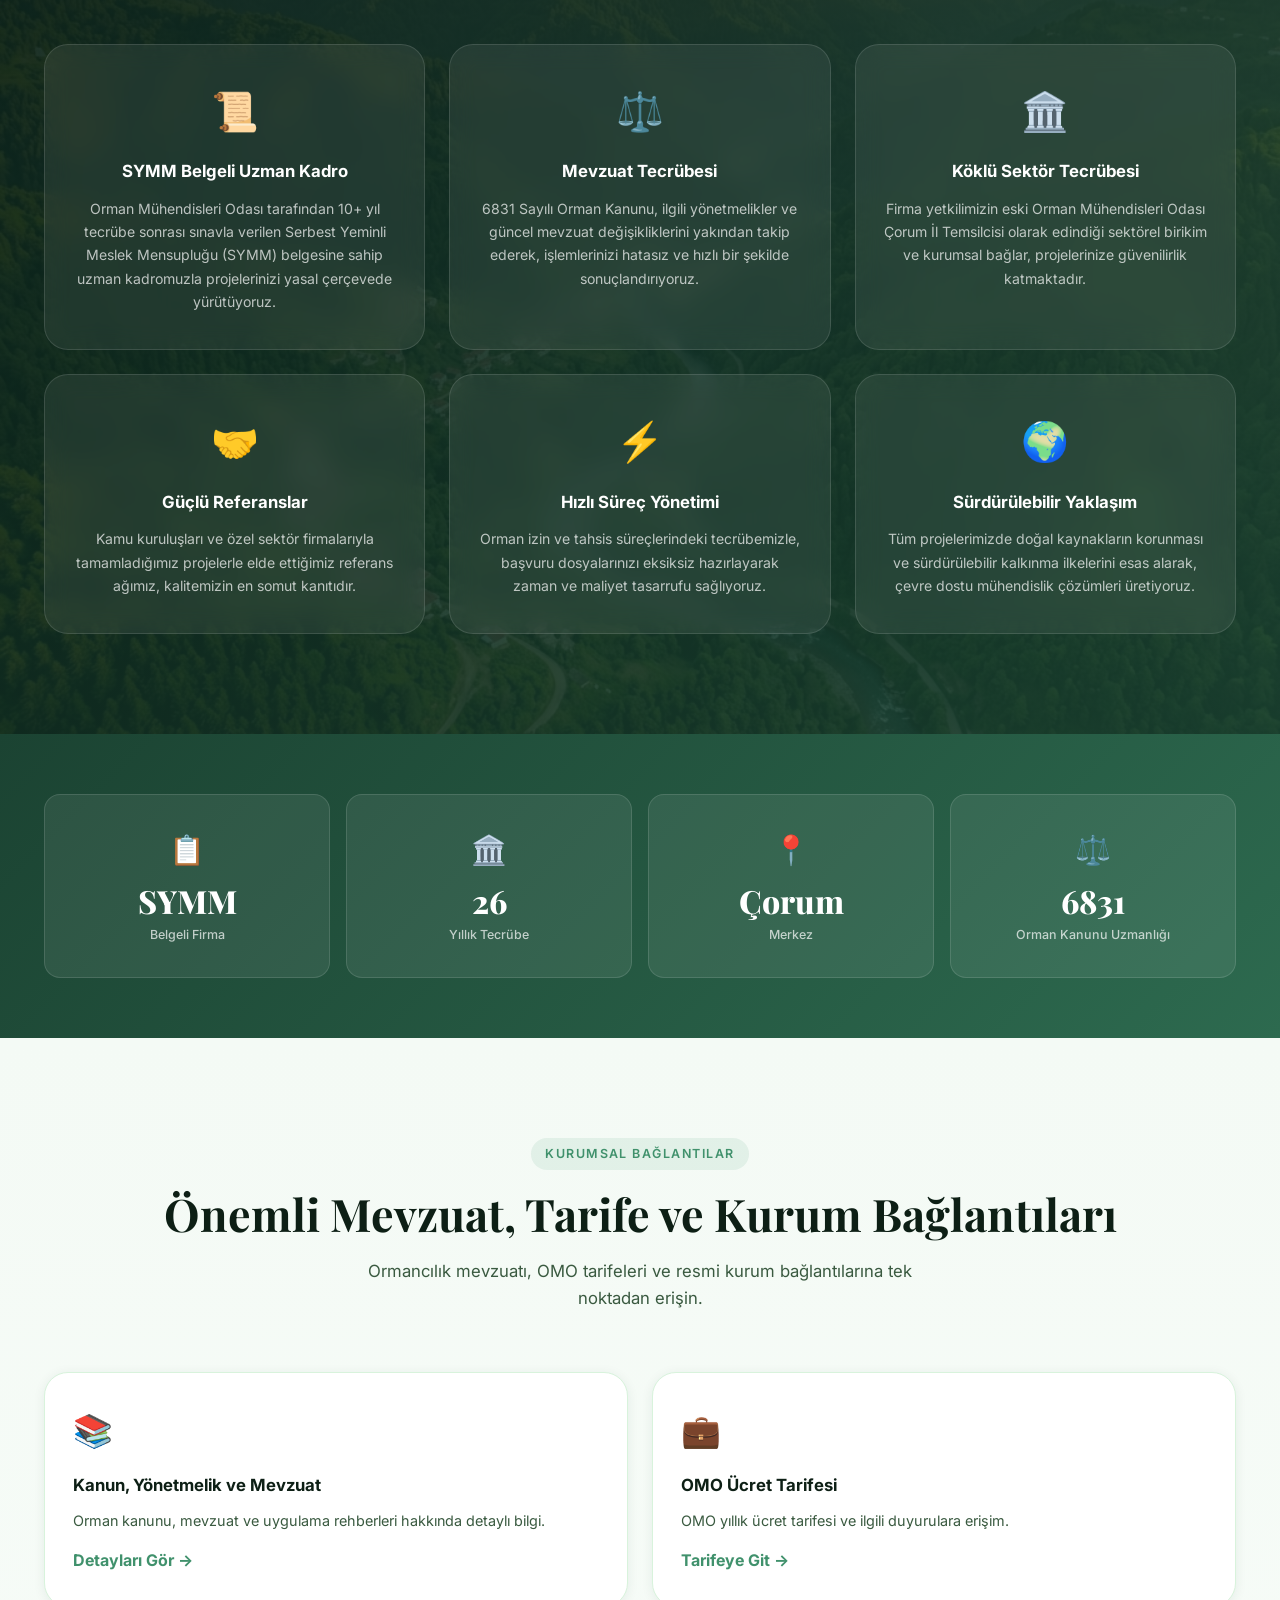
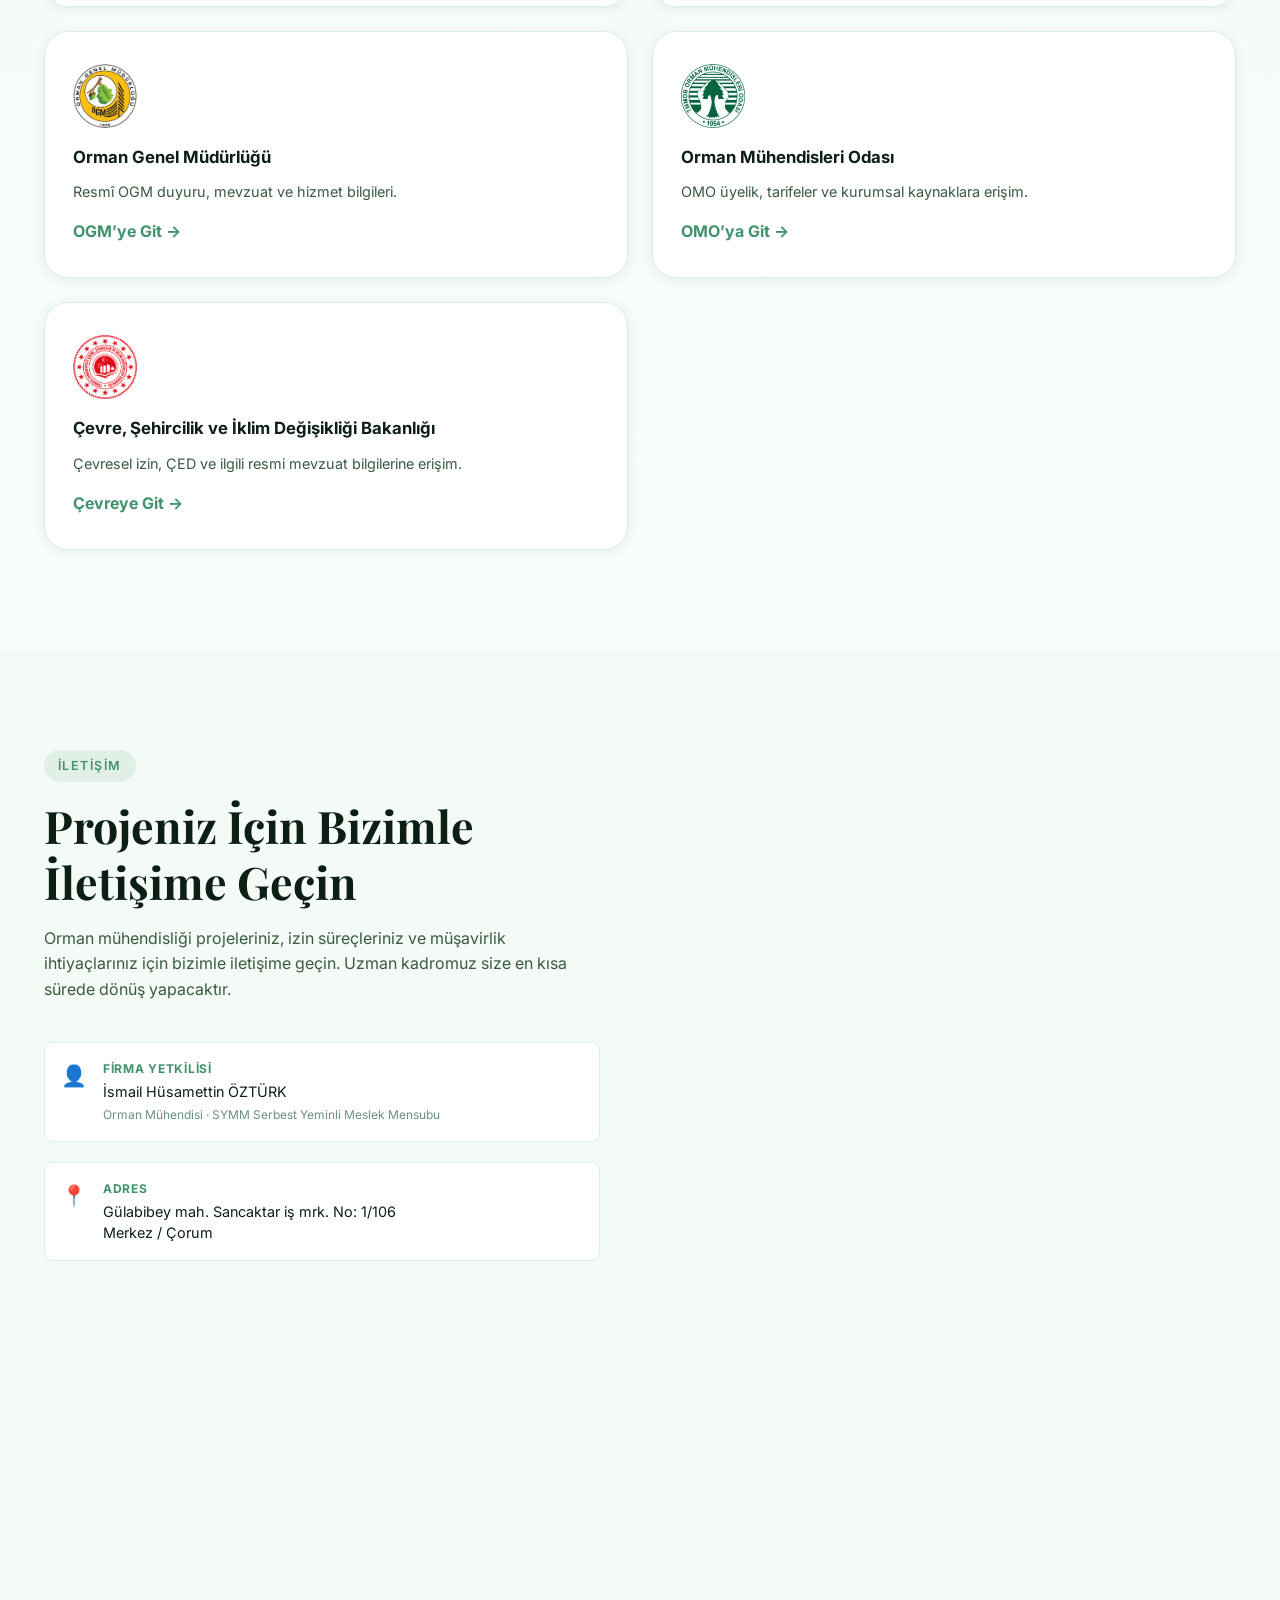
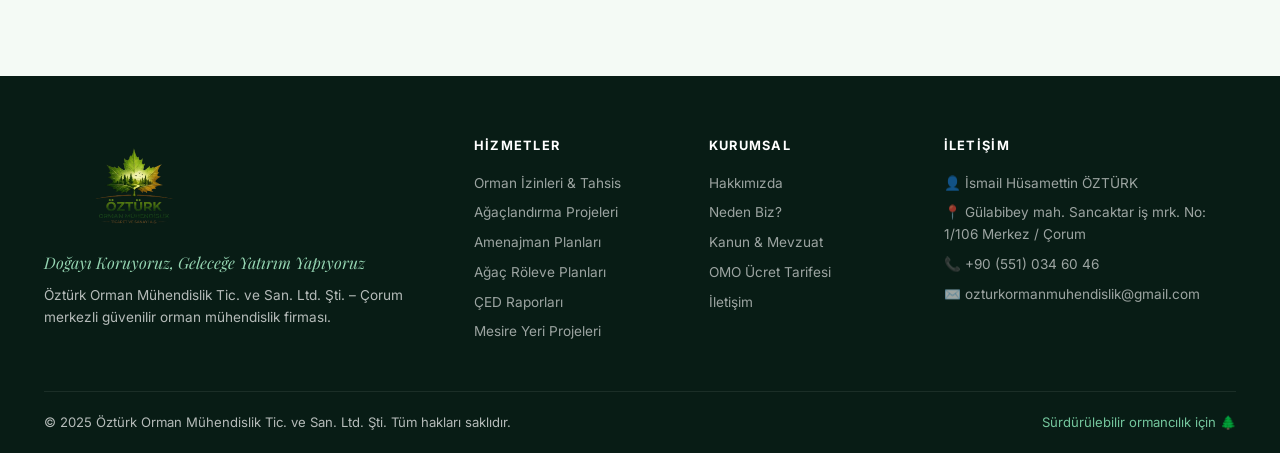
==== commit 1be12bd3: "Add files via upload" ====
--- a/index.html
+++ b/index.html
@@ -414,20 +414,23 @@
           <span>Tarifeye Git →</span>
         </a>
         <a class="info-link-card" href="https://www.ogm.gov.tr" target="_blank" rel="noopener noreferrer">
-          <div class="info-link-icon">🌲</div>
+          <div class="info-link-icon"><img src="ogm.png" alt="Orman Genel Müdürlüğü Logosu"
+              style="width: 64px; height: 64px;"></div>
           <h3>Orman Genel Müdürlüğü</h3>
           <p>Resmî OGM duyuru, mevzuat ve hizmet bilgileri.</p>
           <span>OGM’ye Git →</span>
         </a>
         <a class="info-link-card" href="https://www.ormanmuhendisleriodasi.org.tr" target="_blank"
           rel="noopener noreferrer">
-          <div class="info-link-icon">🏛️</div>
+          <div class="info-link-icon"><img src="omologo.png " alt="Orman Mühendisleri Odası Logosu"
+              style="width: 64px; height: 64px;"></div>
           <h3>Orman Mühendisleri Odası</h3>
           <p>OMO üyelik, tarifeler ve kurumsal kaynaklara erişim.</p>
           <span>OMO’ya Git →</span>
         </a>
         <a class="info-link-card" href="https://www.csb.gov.tr" target="_blank" rel="noopener noreferrer">
-          <div class="info-link-icon">🌍</div>
+          <div class="info-link-icon"><img src="cgblogo.png"
+              alt="Çevre, Şehircilik ve İklim Değişikliği Bakanlığı Logosu" style="width: 64px; height: 64px;"></div>
           <h3>Çevre, Şehircilik ve İklim Değişikliği Bakanlığı</h3>
           <p>Çevresel izin, ÇED ve ilgili resmi mevzuat bilgilerine erişim.</p>
           <span>Çevreye Git →</span>
@@ -496,11 +499,11 @@
             <div class="form-row">
               <div class="form-group">
                 <label for="phone">Telefon</label>
-                <input type="tel" id="phone" name="phone" placeholder="0551 034 60 46" required />
+                <input type="tel" id="phone" name="phone" placeholder="+90 551 034 60 46" required />
               </div>
               <div class="form-group">
                 <label for="email">E-posta</label>
-                <input type="email" id="email" name="email" placeholder="ornek@email.com" required />
+                <input type="email" id="email" name="email" placeholder="E-posta Adresiniz" required />
               </div>
             </div>
             <div class="form-group">
@@ -540,10 +543,11 @@
       <div class="footer-grid">
         <div class="footer-brand">
           <div class="logo">
-            <div class="logo-icon">🌲</div>
+            <!--<div class="logo-icon">🌲</div>-->
             <div class="logo-text">
-              <span class="logo-main">ÖZTÜRK</span>
-              <span class="logo-sub">Orman Mühendislik</span>
+              <!--<span class="logo-main">ÖZTÜRK</span>
+              <span class="logo-sub">Orman Mühendislik</span>-->
+              <img src="logo2.png" alt="Öztürk Orman Mühendislik Logosu" style="width: 180px; height: auto;">
             </div>
           </div>
           <p class="footer-tagline">Doğayı Koruyoruz, Geleceğe Yatırım Yapıyoruz</p>
